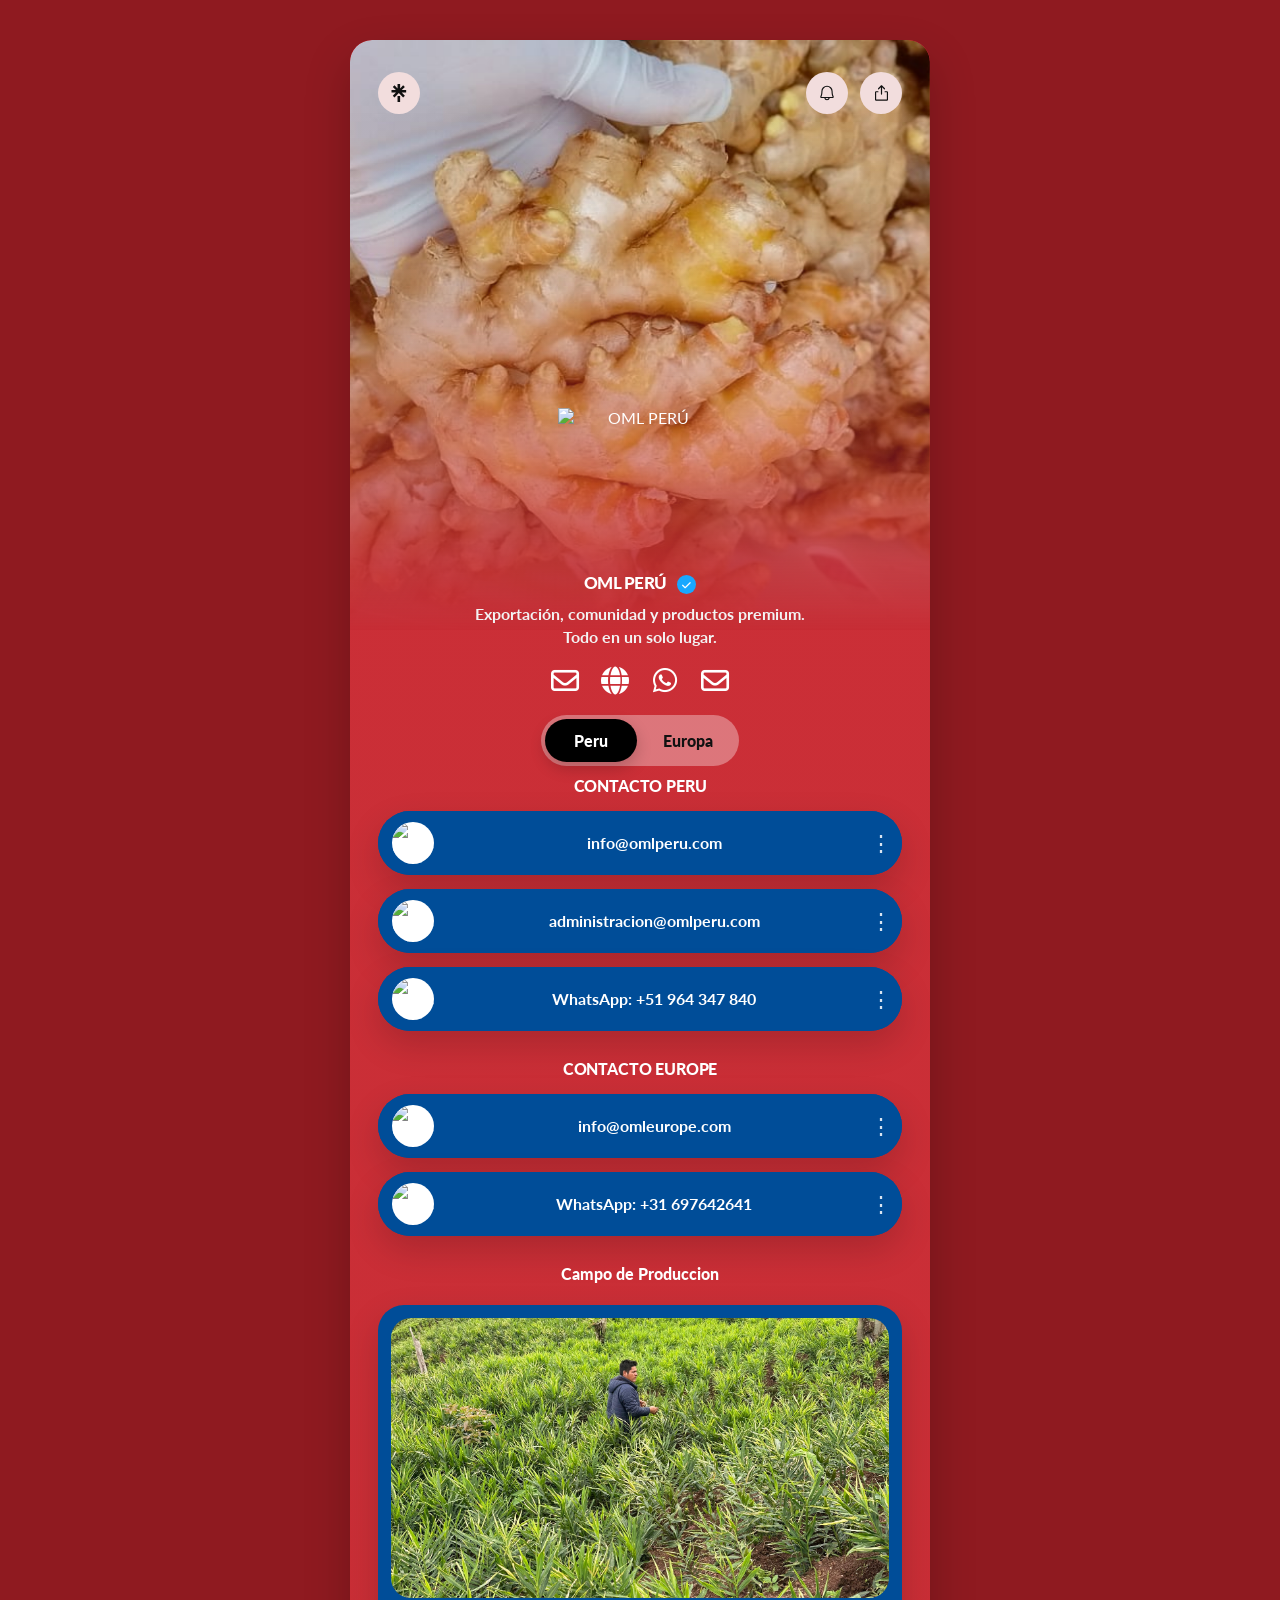
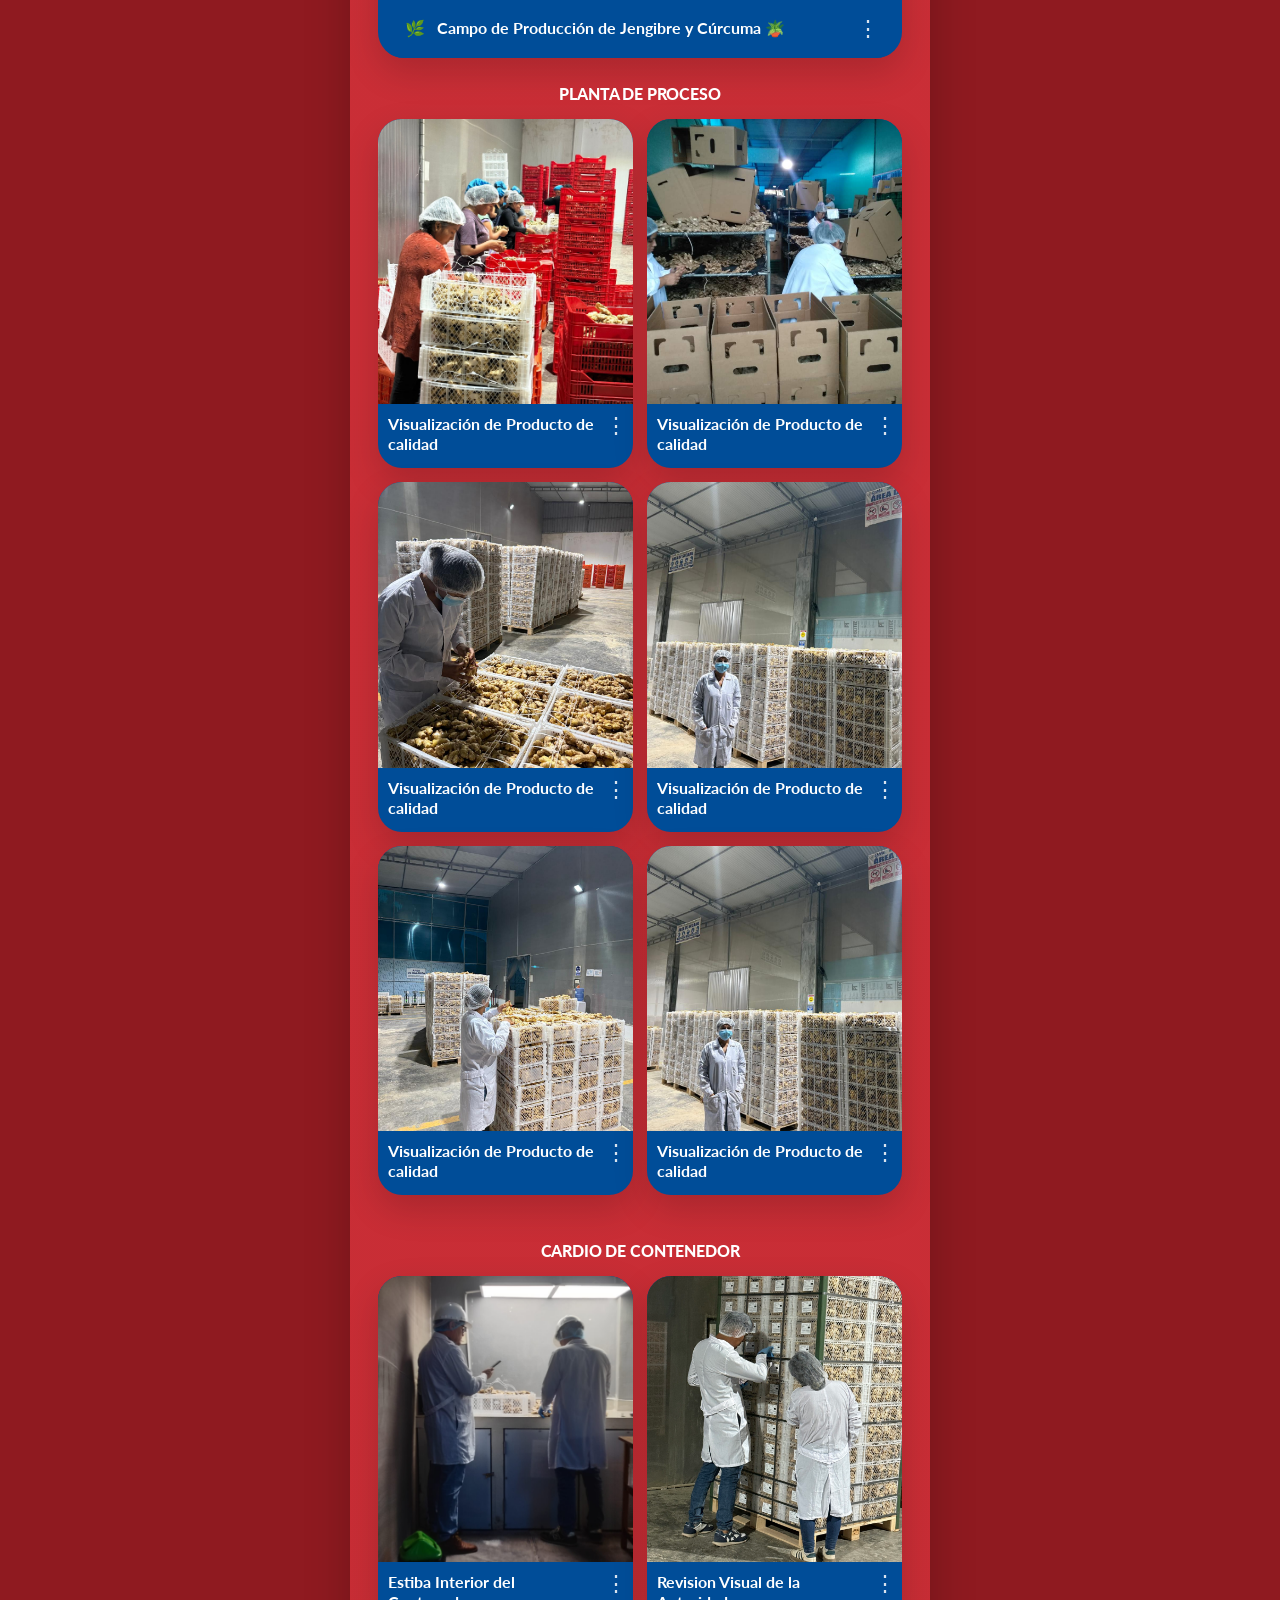
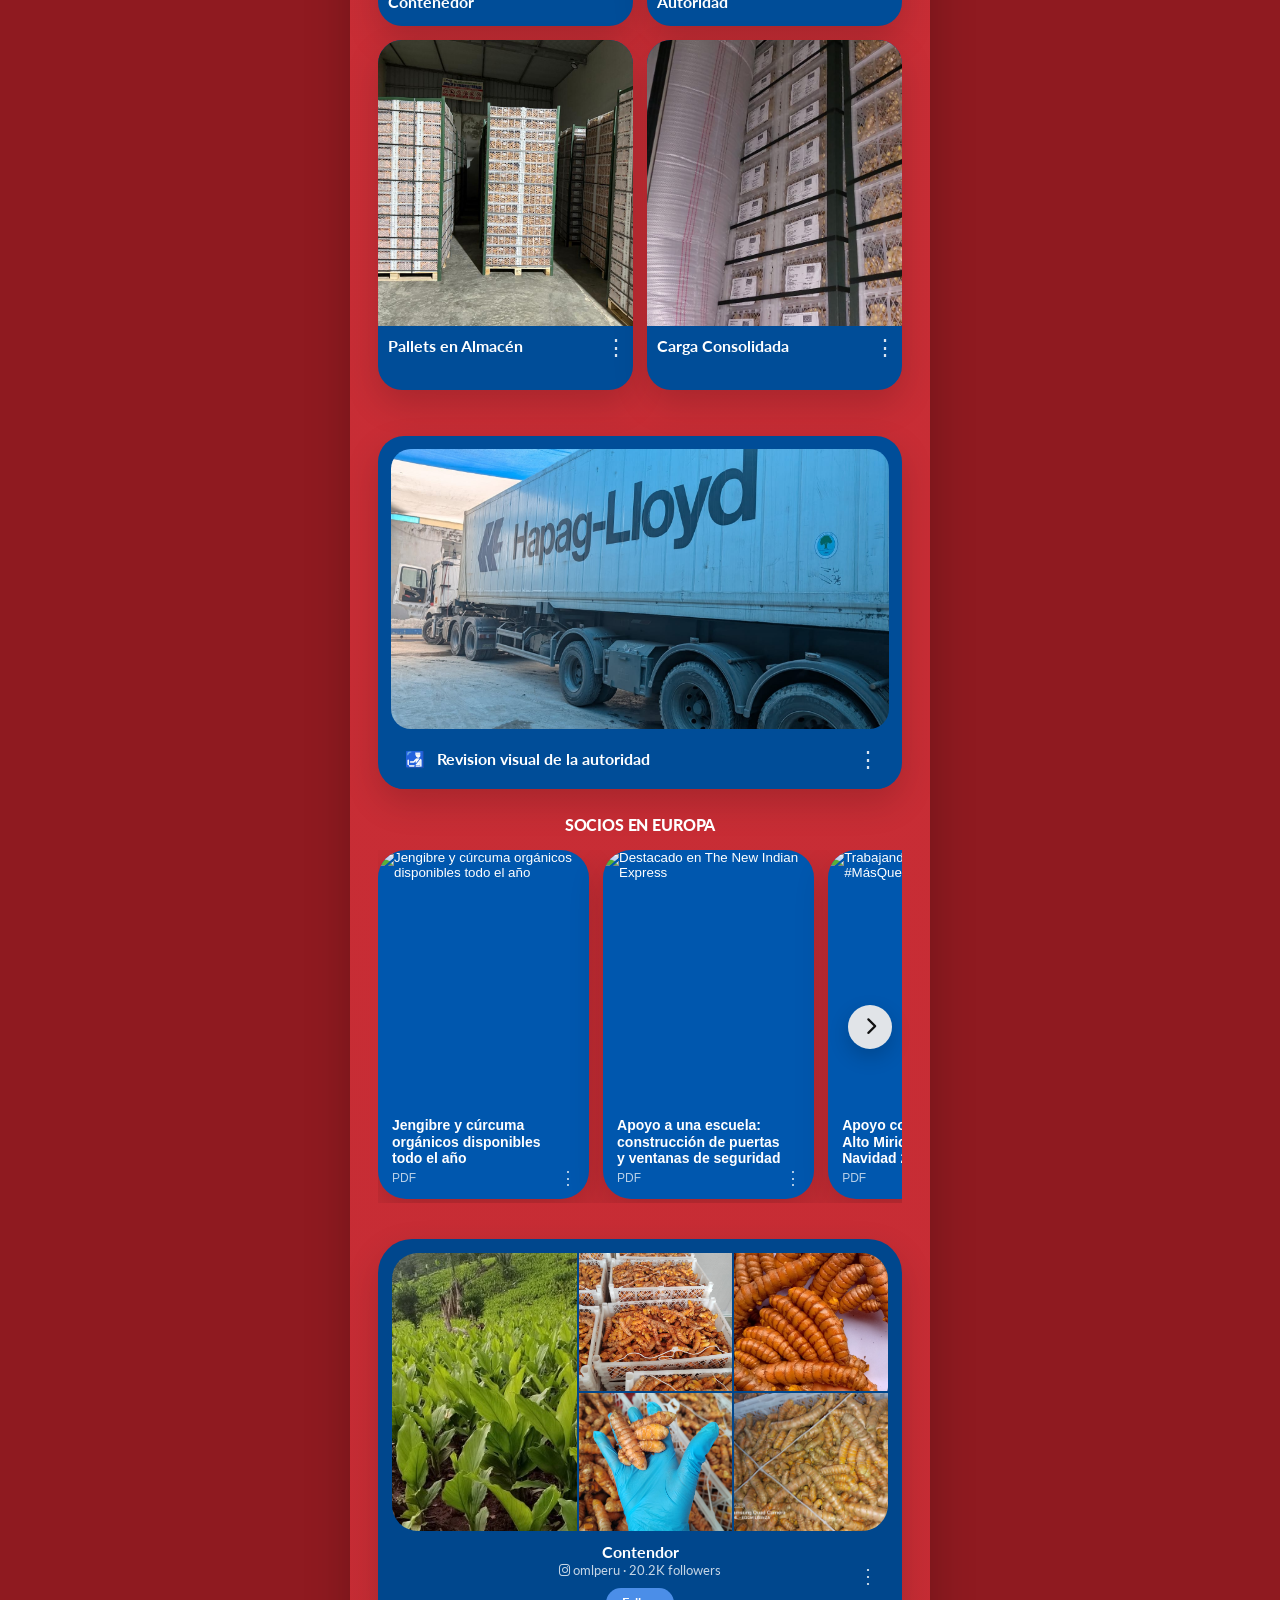
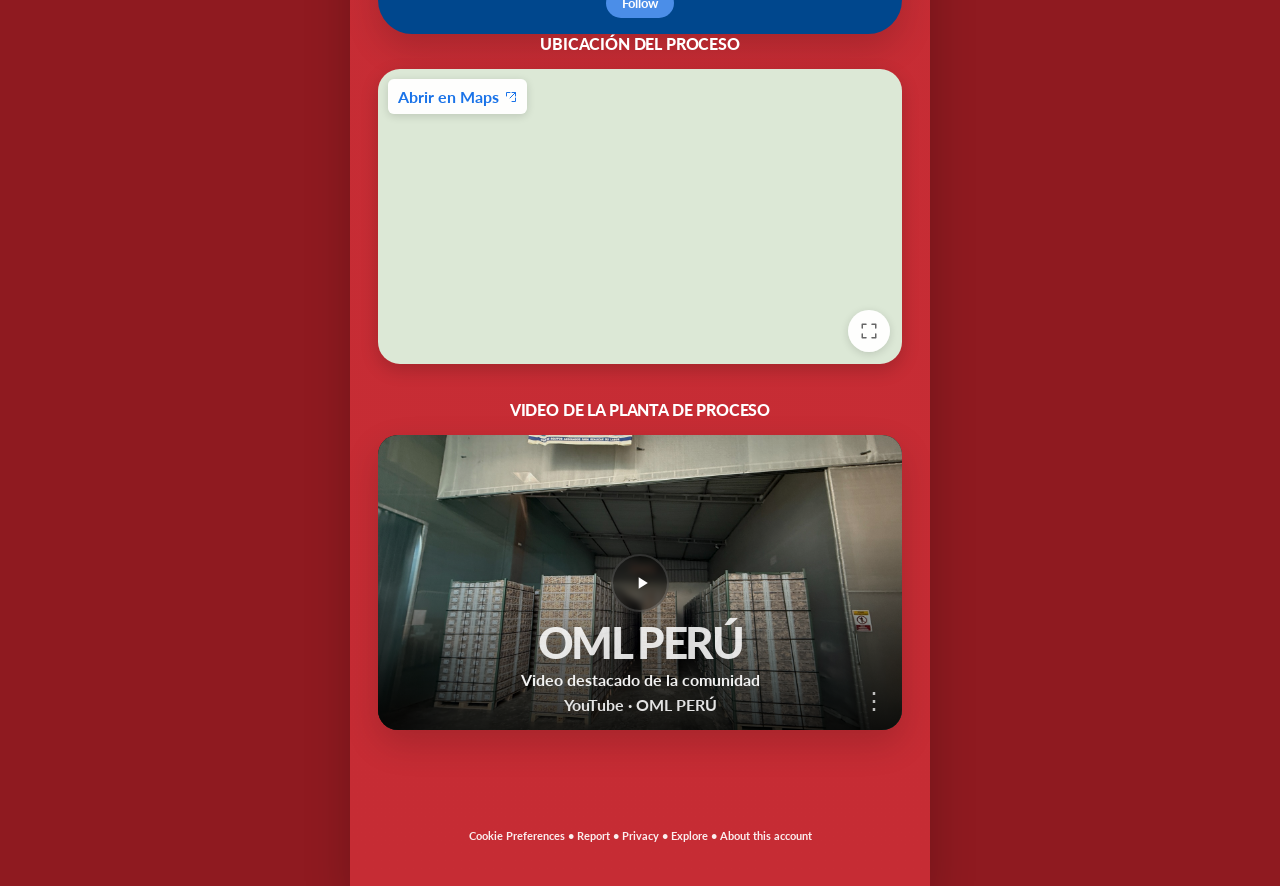
==== index.html @ 7afa7591 "Update index.html" ====
<!DOCTYPE html>
<html lang="es">
<head>
  <meta charset="UTF-8" />
  <meta name="viewport" content="width=device-width, initial-scale=1.0" />
  <title>OML PERÚ</title>

  <link rel="icon" type="image/png" href="https://omleurope.com/wp-content/uploads/2025/08/cropped-cropped-LOGO_OFICIALMETE_OMLEUROPE-Pica-removebg-preview-2.png" />
  <link rel="stylesheet" href="css/inicio.css" />
</head>
<body>

  <main class="phone">

    <section class="hero">
      <img
        src="img/jengibreedomloayza.jpeg"
        alt="Portada OML PERÚ"
      >

      <div class="topbar">
        <button class="circle-btn" id="openPromoModal" aria-label="Promoción">
          <svg xmlns="http://www.w3.org/2000/svg" width="18" height="18" fill="none" viewBox="0 0 28 28" class="icon-svg rotating-icon" aria-hidden="true">
            <path d="m15.7603 6.829 4.6725-4.80317 2.712 2.77734-4.9012 4.67248h6.8944v3.85565h-6.9271l4.9339 4.7922-2.712 2.7229-6.6983-6.731-6.69829 6.731-2.712-2.712 4.93387-4.7923h-6.92703v-3.86645h6.89436l-4.9012-4.67248 2.712-2.77734 4.67249 4.80317v-6.829h4.0516zm-4.0516 12.0243h4.0516v9.1489h-4.0516z" fill="currentColor"></path>
          </svg>
        </button>

        <div class="topbar-right">
          <button class="circle-btn" id="openSubscribeModal" aria-label="Notificaciones">
            <svg xmlns="http://www.w3.org/2000/svg" width="18" height="18" fill="currentColor" viewBox="0 0 256 256" class="icon-svg" aria-hidden="true">
              <path d="M221.8,175.94C216.25,166.38,208,139.33,208,104a80,80,0,1,0-160,0c0,35.34-8.26,62.38-13.81,71.94A16,16,0,0,0,48,200H88.81a40,40,0,0,0,78.38,0H208a16,16,0,0,0,13.8-24.06ZM128,216a24,24,0,0,1-22.62-16h45.24A24,24,0,0,1,128,216ZM48,184c7.7-13.24,16-43.92,16-80a64,64,0,1,1,128,0c0,36.05,8.28,66.73,16,80Z"></path>
            </svg>
          </button>

          <button class="circle-btn" id="sharePageBtn" aria-label="Compartir">
            <svg xmlns="http://www.w3.org/2000/svg" width="20" height="20" fill="black" viewBox="0 0 256 256" class="icon-svg share-icon" aria-hidden="true">
              <path d="M216,112v96a16,16,0,0,1-16,16H56a16,16,0,0,1-16-16V112A16,16,0,0,1,56,96H80a8,8,0,0,1,0,16H56v96H200V112H176a8,8,0,0,1,0-16h24A16,16,0,0,1,216,112ZM93.66,69.66,120,43.31V136a8,8,0,0,0,16,0V43.31l26.34,26.35a8,8,0,0,0,11.32-11.32l-40-40a8,8,0,0,0-11.32,0l-40,40A8,8,0,0,0,93.66,69.66Z"></path>
            </svg>
          </button>
        </div>
      </div>
    </section>

    <section class="profile">
      <img
        class="avatar"
        src="https://omleurope.com/wp-content/uploads/2025/08/cropped-cropped-LOGO_OFICIALMETE_OMLEUROPE-Pica-removebg-preview-2.png"
        alt="OML PERÚ"
      >

      <h1 class="username">
        OML PERÚ
        <span class="badge"><i class="fa-solid fa-check"></i></span>
      </h1>

      <p class="bio">
        Exportación, comunidad y productos premium.<br>
        Todo en un solo lugar.
      </p>

      <div class="socials">
        <a href="mailto:info@omlperu.com" aria-label="Correo Perú">
          <i class="fa-regular fa-envelope"></i>
        </a>

        <a href="https://omlperu.com" target="_blank" rel="noopener noreferrer" aria-label="Web">
          <i class="fa-solid fa-globe"></i>
        </a>

        <a href="https://wa.me/51964347840?text=Hola%20OML%20PER%C3%9A%2C%20quiero%20m%C3%A1s%20informaci%C3%B3n." target="_blank" rel="noopener noreferrer" aria-label="WhatsApp Perú">
          <i class="fa-brands fa-whatsapp"></i>
        </a>

        <a href="mailto:info@omleurope.com" aria-label="Correo Europe">
          <i class="fa-regular fa-envelope"></i>
        </a>
      </div>
    </section>

    <div class="content">
      <div class="tabs-wrap" id="tabsTop">
        <div class="tabs">
          <button class="tab-btn active" data-tab="panelLinks">Peru</button>
          <button class="tab-btn" data-tab="panelTienda">Europa</button>
        </div>
      </div>

      <section id="panelLinks" class="panel active">

        <h2 class="section-title">CONTACTO PERU</h2>

        <div class="block-group">
          <a href="mailto:info@omlperu.com" class="song-card">
            <div class="card-footer">
              <div class="footer-left">
                <img
                  class="mini-thumb"
                  src="https://ugc.production.linktr.ee/d2a15eed-4cb6-48b9-b5ca-84156b07d7fb_Screenshot-2026-03-07-020736.png?io=true&size=thumbnail-stack_v1_0"
                  alt="Correo Perú"
                >
                <span class="footer-text">info@omlperu.com</span>
              </div>
              <span class="dots">⋮</span>
            </div>
          </a>

          <a href="mailto:administracion@omlperu.com" class="song-card">
            <div class="card-footer">
              <div class="footer-left">
                <img
                  class="mini-thumb"
                  src="https://ugc.production.linktr.ee/d2a15eed-4cb6-48b9-b5ca-84156b07d7fb_Screenshot-2026-03-07-020736.png?io=true&size=thumbnail-stack_v1_0"
                  alt="Correo administración"
                >
                <span class="footer-text">administracion@omlperu.com</span>
              </div>
              <span class="dots">⋮</span>
            </div>
          </a>

          <a
            href="https://wa.me/51964347840?text=Hola%20OML%20PER%C3%9A%2C%20quiero%20m%C3%A1s%20informaci%C3%B3n."
            target="_blank"
            rel="noopener noreferrer"
            class="song-card"
          >
            <div class="card-footer">
              <div class="footer-left">
                <img
                  class="mini-thumb"
                  src="https://ugc.production.linktr.ee/d2a15eed-4cb6-48b9-b5ca-84156b07d7fb_Screenshot-2026-03-07-020736.png?io=true&size=thumbnail-stack_v1_0"
                  alt="WhatsApp Perú"
                >
                <span class="footer-text">WhatsApp: +51 964 347 840</span>
              </div>
              <span class="dots">⋮</span>
            </div>
          </a>
        </div>

        <h2 class="section-title section-space-top">CONTACTO EUROPE</h2>

        <div class="block-group">
          <a href="mailto:info@omleurope.com" class="song-card">
            <div class="card-footer">
              <div class="footer-left">
                <img
                  class="mini-thumb"
                  src="https://ugc.production.linktr.ee/d2a15eed-4cb6-48b9-b5ca-84156b07d7fb_Screenshot-2026-03-07-020736.png?io=true&size=thumbnail-stack_v1_0"
                  alt="Correo Europe"
                >
                <span class="footer-text">info@omleurope.com</span>
              </div>
              <span class="dots">⋮</span>
            </div>
          </a>

          <a
            href="https://wa.me/31697642641?text=Hello%20OML%20Europe%2C%20I%20want%20more%20information."
            target="_blank"
            rel="noopener noreferrer"
            class="song-card"
          >
            <div class="card-footer">
              <div class="footer-left">
                <img
                  class="mini-thumb"
                  src="https://ugc.production.linktr.ee/d2a15eed-4cb6-48b9-b5ca-84156b07d7fb_Screenshot-2026-03-07-020736.png?io=true&size=thumbnail-stack_v1_0"
                  alt="WhatsApp Europe"
                >
                <span class="footer-text">WhatsApp: +31 697642641</span>
              </div>
              <span class="dots">⋮</span>
            </div>
          </a>
        </div>

        <div class="field-label">Campo de Produccion</div>

        <div class="field-slider-card">
          <div class="field-slider-window">
            <img
              id="fieldSlideImg"
              class="field-slider-image"
              src="img/campoproduccion.jpeg"
              alt="Campo de Producción OML PERÚ"
            >
          </div>

          <div class="card-footer">
            <div class="footer-left">
              <span style="font-size:16px;">🌿 </span>
              <span class="footer-text">Campo de Producción de Jengibre y Cúrcuma 🪴</span>
            </div>
            <span class="dots">⋮</span>
          </div>
        </div>

        <h2 class="section-title">PLANTA DE PROCESO</h2>

        <section class="grid">
          <a href="#" class="grid-card">
            <img src="img/jengibreempaque2.jpeg" alt="Proceso 1">
            <div class="grid-bottom">
              <div class="grid-title">Visualización de Producto de calidad</div>
              <div class="dots">⋮</div>
            </div>
          </a>

          <a href="#" class="grid-card">
            <img src="img/empaquecajas.jpeg" alt="Proceso 2">
            <div class="grid-bottom">
              <div class="grid-title">Visualización de Producto de calidad</div>
              <div class="dots">⋮</div>
            </div>
          </a>

          <a href="#" class="grid-card">
            <img src="img/planta proceso.jpeg" alt="Proceso 3">
            <div class="grid-bottom">
              <div class="grid-title">Visualización de Producto de calidad</div>
              <div class="dots">⋮</div>
            </div>
          </a>

          <a href="#" class="grid-card">
            <img src="img/jengibre empaque.jpeg" alt="Proceso 4">
            <div class="grid-bottom">
              <div class="grid-title">Visualización de Producto de calidad</div>
              <div class="dots">⋮</div>
            </div>
          </a>

          <a href="#" class="grid-card">
            <img src="img/empaque ye.jpeg" alt="Proceso 5">
            <div class="grid-bottom">
              <div class="grid-title">Visualización de Producto de calidad</div>
              <div class="dots">⋮</div>
            </div>
          </a>

          <a href="#" class="grid-card">
            <img src="img/pallet.jpeg" alt="Proceso 6">
            <div class="grid-bottom">
              <div class="grid-title">Visualización de Producto de calidad</div>
              <div class="dots">⋮</div>
            </div>
          </a>
        </section>

        <h2 class="section-title">CARDIO DE CONTENEDOR</h2>

        <section class="grid">
          <a href="#" class="grid-card">
            <img src="img/senasarevision.jpeg" alt="Contenedor 1">
            <div class="grid-bottom">
              <div class="grid-title">Estiba Interior del Contenedor</div>
              <div class="dots">⋮</div>
            </div>
          </a>

          <a href="#" class="grid-card">
            <img src="img/contendor3.jpeg" alt="Contenedor 2">
            <div class="grid-bottom">
              <div class="grid-title">Revision Visual de la Autoridad</div>
              <div class="dots">⋮</div>
            </div>
          </a>

          <a href="#" class="grid-card">
            <img src="img/cardio3.jpeg" alt="Contenedor 3">
            <div class="grid-bottom">
              <div class="grid-title">Pallets en Almacén</div>
              <div class="dots">⋮</div>
            </div>
          </a>

          <a href="#" class="grid-card">
            <img src="img/cardio4.jpeg" alt="Contenedor 4">
            <div class="grid-bottom">
              <div class="grid-title">Carga Consolidada</div>
              <div class="dots">⋮</div>
            </div>
          </a>
        </section>


        <div class="field-slider-card">
          <div class="field-slider-window">
            <img
              class="field-slider-image"
              src="img/happaglayou.jpeg"
              alt="Senasa de inspección"
            >
          </div>

          <div class="card-footer">
            <div class="footer-left">
              <span style="font-size:16px;">🛃 </span>
              <span class="footer-text">Revision visual de la autoridad</span>
            </div>
            <span class="dots">⋮</span>
          </div>
        </div>

        <section class="story-section">
          <h2 class="story-heading">SOCIOS EN EUROPA</h2>

          <div class="story-slider-wrap">
            <button class="story-nav prev" id="storyPrev" type="button" aria-label="Anterior">
              <i class="fa-solid fa-chevron-left"></i>
            </button>

            <div class="story-slider" id="storySlider">
              <button
                class="story-card openStoryViewer"
                type="button"
                data-title="Jengibre y cúrcuma de calidad: el compromiso de OML PERÚ con la excelencia"
                data-pdf="pdf/greenfruit.pdf"
              >
                <img
                  src="https://www.freshplaza.es/remote/https/agfstorage.blob.core.windows.net/misc/AGF_nl/2025/12/08/greenfruit2.jpg"
                  alt="Jengibre y cúrcuma orgánicos disponibles todo el año"
                >
                <div class="story-body">
                  <div class="story-title">Jengibre y cúrcuma orgánicos disponibles todo el año</div>
                  <div class="story-sub">PDF</div>
                  <div class="story-menu">⋮</div>
                </div>
              </button>

              <button
                class="story-card openStoryViewer"
                type="button"
                data-title="Construcción de puertas y ventanas de seguridad en una escuela de Pichanaqui"
                data-pdf="pdf/apoyoescula.pdf"
              >
                <img
                  src="https://www.freshplaza.es/remote/https/agfstorage.blob.core.windows.net/misc/AGF_nl/2025/12/08/greenfruit3.jpg?preset=ContentCustom"
                  alt="Destacado en The New Indian Express"
                >
                <div class="story-body">
                  <div class="story-title">Apoyo a una escuela: construcción de puertas y ventanas de seguridad</div>
                  <div class="story-sub">PDF</div>
                  <div class="story-menu">⋮</div>
                </div>
              </button>

              <button
                class="story-card openStoryViewer"
                type="button"
                data-title="Colegios de Alto Miricharo reciben apoyo comunitario durante Navidad 2025"
                data-pdf="pdf/apoyo2.pdf"
              >
                <img
                  src="https://blueberriesfrom.weebly.com/uploads/1/5/4/8/154844069/whatsapp-image-2025-12-19-at-2-17-32-pm_orig.jpeg"
                  alt="Trabajando por una causa #MásQueUnPenya"
                >
                <div class="story-body">
                  <div class="story-title">Apoyo comunitario en Alto Miricharo durante Navidad 2025</div>
                  <div class="story-sub">PDF</div>
                  <div class="story-menu">⋮</div>
                </div>
              </button>
            </div>

            <button class="story-nav next" id="storyNext" type="button" aria-label="Siguiente">
              <i class="fa-solid fa-chevron-right"></i>
            </button>
          </div>
        </section>

        <section class="instagram-card">
          <div class="instagram-grid">
            <div class="big">
              <img src="img/curcumacampo.jpeg" alt="Instagram 1">
            </div>

            <div class="small1">
              <img src="img/curcuma.jpeg" alt="Instagram 2">
            </div>

            <div class="small2">
              <img src="img/curcumacalidad.jpeg" alt="Instagram 3">
            </div>

            <div class="small3">
              <img src="img/curcumamano.jpeg" alt="Instagram 4">
            </div>

            <div class="small4">
              <img src="img/curcumajaba.jpeg" alt="Instagram 5">
            </div>
          </div>

          <div class="instagram-info">
            <div class="instagram-title">Contendor</div>
            <div class="instagram-handle"><i class="fa-brands fa-instagram"></i> omlperu · 20.2K followers</div>
            <a href="https://www.instagram.com/fcbdelhincr/" target="_blank" rel="noopener noreferrer" class="instagram-btn">Follow</a>
            <div class="instagram-dots">⋮</div>
          </div>
        </section>

        <h2 class="location-title">UBICACIÓN DEL PROCESO</h2>

        <div class="location-wrap">
          <iframe
            src="https://www.google.com/maps?q=PISCINA%20MANAKAMI%20PICHANAKI&z=15&output=embed"
            loading="lazy"
            referrerpolicy="no-referrer-when-downgrade"
            allowfullscreen
            title="Ubicación en Google Maps">
          </iframe>

          <a class="map-open-btn" href="https://maps.google.com/?q=PISCINA+MANAKAMI+PICHANAKI" target="_blank" rel="noopener noreferrer">
            Abrir en Maps
            <svg width="12" height="12" viewBox="0 0 24 24" fill="none" stroke="#1a73e8" stroke-width="2" stroke-linecap="round" stroke-linejoin="round">
              <path d="M14 3h7v7"></path>
              <path d="M10 14L21 3"></path>
              <path d="M21 14v7h-7"></path>
              <path d="M3 10V3h7"></path>
            </svg>
          </a>

          <div class="map-fullscreen">
            <svg width="18" height="18" viewBox="0 0 24 24" fill="none" stroke="#666" stroke-width="2" stroke-linecap="round" stroke-linejoin="round">
              <path d="M8 3H3v5"></path>
              <path d="M16 3h5v5"></path>
              <path d="M21 16v5h-5"></path>
              <path d="M8 21H3v-5"></path>
            </svg>
          </div>
        </div>

        <h2 class="video-title">VIDEO DE LA PLANTA DE PROCESO</h2>

        <button class="video-banner" id="openVideo" type="button" aria-label="Abrir video de YouTube">
          <img
            src="img/videoalmacen.jpeg"
            alt="Video destacado OML PERÚ"
          >
          <div class="video-overlay"></div>

          <div class="play-center">
            <svg width="20" height="20" viewBox="0 0 24 24" fill="#fff">
              <path d="M8 5v14l11-7z"></path>
            </svg>
          </div>

          <div class="video-text">
            <div class="video-big">OML PERÚ</div>
            <div class="video-small">Video destacado de la comunidad</div>
            <div class="video-meta">YouTube · OML PERÚ</div>
          </div>

          <div class="video-dots">⋮</div>
        </button>

        <div class="footer-mini">
          <a href="#">Cookie Preferences</a> •
          <a href="#">Report</a> •
          <a href="#">Privacy</a> •
          <a href="#">Explore</a> •
          <a href="#">About this account</a>
        </div>
      </section>

      <section id="panelTienda" class="panel">
        <h2 class="section-title">ALMACÉN EN EUROPA</h2>

        <section class="store-preview-section">
          <button class="store-preview-card" type="button" aria-label="Almacén Europa">
            <div class="store-preview-images">
              <img
                class="store-preview-image"
                src="img/edom alamcen.jpeg"
                alt="Almacén Europa 1"
              >
              <img
                class="store-preview-image"
                src="img/edom europa.jpeg"
                alt="Almacén Europa 2"
              >
            </div>

            <div class="store-preview-footer">
              <div class="store-preview-title">Almacen Europa</div>
              <div class="store-preview-sub">2 products</div>
            </div>
          </button>
        </section>

        <h2 class="section-title">ALMACEN</h2>

        <section class="grid">
          <a href="#" class="grid-card">
            <img src="img/paletizado-proceso.jpeg" alt="Producto 1">
            <div class="grid-bottom">
              <div class="grid-title">Mercadería en Rack</div>
              <div class="dots">⋮</div>
            </div>
          </a>

          <a href="#" class="grid-card">
            <img src="img/almaceneurope3.jpeg" alt="Producto 2">
            <div class="grid-bottom">
              <div class="grid-title">Conservación de Mercadería</div>
              <div class="dots">⋮</div>
            </div>
          </a>

          <a href="#" class="grid-card">
            <img src="img/contenedor1.jpeg" alt="Producto 3">
            <div class="grid-bottom">
              <div class="grid-title">CaGestión de Stock</div>
              <div class="dots">⋮</div>
            </div>
          </a>

          <a href="#" class="grid-card">
            <img src="img/contenedor2.jpeg" alt="Producto 4">
            <div class="grid-bottom">
              <div class="grid-title">Operaciones de Almacén</div>
              <div class="dots">⋮</div>
            </div>
          </a>

          <a href="#" class="grid-card">
            <img src="img/alamceneuropa2.jpeg" alt="Producto 5">
            <div class="grid-bottom">
              <div class="grid-title">Supervisión de Carga</div>
              <div class="dots">⋮</div>
            </div>
          </a>

          <a href="#" class="grid-card">
            <img src="img/alamceneuropa4.jpeg" alt="Producto 6">
            <div class="grid-bottom">
              <div class="grid-title">Control de Calidad</div>
              <div class="dots">⋮</div>
            </div>
          </a>
        </section>

        <div class="footer-mini footer-mini-shop">
          <a href="#">Cookie Preferences</a> •
          <a href="#">Report</a> •
          <a href="#">Privacy</a> •
          <a href="#">Explore</a> •
          <a href="#">About this account</a>
        </div>
      </section>
    </div>

  </main>

  <div class="video-modal" id="videoModal">
    <div class="video-box">
      <button class="close-video" id="closeVideo" aria-label="Cerrar video">×</button>
      <div class="video-frame-wrap" id="videoFrameWrap"></div>
    </div>
  </div>

  <div class="story-viewer-modal" id="storyViewerModal">
    <div class="story-viewer-box">
      <div class="story-viewer-header" id="storyViewerTitle">
        Un sueño hecho realidad: el inspirador viaje del FCB Delhi NCR
      </div>

      <div class="story-viewer-scroll">
        <div class="story-viewer-page">
          <div class="story-viewer-counter" id="storyViewerCounter">1 of 1</div>

          <div class="story-viewer-doc-wrap is-loading" id="storyViewerDocWrap">
            <div class="story-viewer-loading" id="storyViewerLoading">Cargando PDF...</div>
            <div class="story-viewer-pages" id="storyViewerPages"></div>
          </div>
        </div>
      </div>

      <div class="story-viewer-actions">
        <a
          class="story-viewer-btn-main"
          id="storyViewerOpenPdf"
          href="pdf/greenfruit.pdf"
          target="_blank"
          rel="noopener noreferrer"
        >View</a>

        <div class="story-viewer-right">
          <button class="story-viewer-icon-btn" id="shareStoryPdf" type="button" aria-label="Compartir PDF">
            <i class="fa-solid fa-arrow-up-from-bracket"></i>
          </button>
          <button class="story-viewer-icon-btn" id="closeStoryViewer" type="button" aria-label="Cerrar">
            <i class="fa-solid fa-xmark"></i>
          </button>
        </div>
      </div>
    </div>
  </div>

  <div class="subscribe-modal" id="subscribeModal">
    <div class="subscribe-main-card">
      <button class="subscribe-close" id="closeSubscribeModal" aria-label="Cerrar">×</button>

      <img
        class="subscribe-avatar"
        src="https://omleurope.com/wp-content/uploads/2025/08/IMG_3272-scaled.jpeg"
        alt="Oml Peru"
      >

      <div class="subscribe-title">Suscríbete a Oml Peru</div>
      <div class="subscribe-text">Manténgase actualizado con todo lo importante.</div>

      <form id="subscribeForm">
        <input
          class="subscribe-input"
          type="email"
          name="user_email"
          placeholder="Email"
          required
        >

        <input type="hidden" name="site_name" value="OML PERÚ">
        <input type="hidden" name="to_email" value="edom@omlperu.com">

        <button class="subscribe-submit" id="subscribeSubmitBtn" type="submit">
          Enviar
        </button>
      </form>

      <div class="subscribe-legal">
        Al suscribirse, acepta los términos y condiciones de Linktree.
        <a href="#">T&amp;Cs</a>
        y el
        <a href="#">Aviso de Privacidad</a>,
        y a que sus datos de contacto sean compartidos con OML PERÚ.
      </div>
    </div>
  </div>

  <div class="promo-modal" id="promoModal">
    <div class="promo-card">
      <button class="promo-close" id="closePromoModal" aria-label="Cerrar">×</button>

      <div class="promo-star">✱</div>

      <div class="promo-title">
        Join the only link in bio trusted by 70M+ <span class="blue">creatives.</span>
      </div>

      <div class="promo-text">
        One link to share everything you create, curate and sell across IG, TikTok and more.
      </div>

      <input
        class="promo-input"
        type="text"
        placeholder="linktr.ee/ yourname"
      >

      <button class="promo-cta" type="button">Claim your Linktree</button>

      <div class="promo-links">
        <a href="#">Subscribe to @fcbdelhincr</a>
        <a href="#">Learn more about Linktree</a>
      </div>

      <a href="#" class="promo-outline">Sign up free</a>

      <img
        class="promo-phone"
        src="https://assets.production.linktr.ee/profiles/_next/static/media/natazia.b1cbbe2a583db9d7.webp"
        alt="Vista promo Linktree"
      >
    </div>
  </div>

  <script src="https://cdnjs.cloudflare.com/ajax/libs/pdf.js/3.11.174/pdf.min.js"></script>
  <script src="js/inicio.js"></script>
</body>
</html>
---- css/inicio.css ----
@import url('https://fonts.googleapis.com/css2?family=Lato:wght@400;700;900&display=swap');
@import url('https://cdnjs.cloudflare.com/ajax/libs/font-awesome/6.5.2/css/all.min.css');

*{
  margin:0;
  padding:0;
  box-sizing:border-box;
}

html, body{
  width:100%;
  overflow-x:hidden;
}

body{
  font-family:"Lato", sans-serif;
  background:#8f1a20;
  color:#fff;
  display:flex;
  justify-content:center;
  align-items:flex-start;
  min-height:100vh;
  padding:40px 18px 0;
}

.phone{
  width:100%;
  max-width:580px;
  background:linear-gradient(180deg,#cb2f37 0%, #c62c34 100%);
  border-radius:22px 22px 0 0;
  box-shadow:0 20px 46px rgba(0,0,0,.22);
  min-height:100vh;
  overflow:hidden;
  position:relative;
  padding-bottom:40px;
}

.hero{
  position:relative;
  width:100%;
  height:590px;
  overflow:hidden;
  border-radius:22px 22px 0 0;
}

.hero img{
  width:100%;
  height:100%;
  object-fit:cover;
  object-position:center center;
  display:block;
  animation: heroZoomBig 20s ease-in-out infinite alternate;
  will-change: transform;
}

@keyframes heroZoomBig{
  0%{
    transform: scale(1.03) translateX(0px) translateY(0px);
  }
  25%{
    transform: scale(1.05) translateX(-3px) translateY(-2px);
  }
  50%{
    transform: scale(1.06) translateX(2px) translateY(-3px);
  }
  75%{
    transform: scale(1.07) translateX(-2px) translateY(-4px);
  }
  100%{
    transform: scale(1.08) translateX(3px) translateY(-5px);
  }
}

.hero::after{
  content:"";
  position:absolute;
  inset:0;
  background:
    linear-gradient(to bottom,
      rgba(0,0,0,.01) 0%,
      rgba(0,0,0,.02) 10%,
      rgba(203,47,55,.03) 24%,
      rgba(203,47,55,.10) 40%,
      rgba(203,47,55,.24) 58%,
      rgba(203,47,55,.48) 74%,
      rgba(198,44,52,.82) 88%,
      rgba(198,44,52,1) 100%);
  pointer-events:none;
}

.topbar{
  position:absolute;
  top:32px;
  left:28px;
  right:28px;
  display:flex;
  justify-content:space-between;
  align-items:center;
  z-index:20;
}

.topbar-right{
  display:flex;
  align-items:center;
  gap:12px;
}

.circle-btn{
  width:42px;
  height:42px;
  min-width:42px;
  min-height:42px;
  border:none;
  border-radius:50%;
  background:#f2dddd;
  color:#111;
  display:flex;
  align-items:center;
  justify-content:center;
  cursor:pointer;
  flex-shrink:0;
  padding:0;
  appearance:none;
  -webkit-appearance:none;
  box-shadow:none;
  transition:transform .2s ease, background .2s ease;
}

.circle-btn:hover{
  background:#f3e3e3;
}

.circle-btn:active{
  transform:scale(0.95);
}

.icon-svg{
  width:18px;
  height:18px;
  display:block;
  color:#111;
  fill:currentColor;
  flex-shrink:0;
}

.share-icon{
  width:19px;
  height:19px;
}

.rotating-icon{
  width:18px;
  height:18px;
  display:block;
  animation:none !important;
  transform:none !important;
  transform-origin:center;
  transform-box:fill-box;
  will-change:auto;
}

.profile{
  position:relative;
  z-index:6;
  text-align:center;
  margin-top:-222px;
  padding:0 18px 0;
}

.avatar{
  width:165px;
  height:165px;
  object-fit:contain;
  display:block;
  margin:0 auto 4px;
  background:transparent;
  position:relative;
  z-index:7;
  filter:drop-shadow(0 10px 18px rgba(0,0,0,.18));
}

.username{
  font-size:17px;
  font-weight:900;
  letter-spacing:-0.03em;
  line-height:1.2;
  margin-bottom:8px;
  margin-top:-4px;
}

.badge{
  display:inline-flex;
  align-items:center;
  justify-content:center;
  width:19px;
  height:19px;
  border-radius:50%;
  background:#18a8ff;
  font-size:10px;
  margin-left:7px;
  vertical-align:middle;
}

.bio{
  font-size:16px;
  font-weight:700;
  line-height:1.45;
  color:#f3f3f3;
  max-width:360px;
  margin:0 auto 16px;
}

.socials{
  display:flex;
  justify-content:center;
  align-items:center;
  gap:18px;
  flex-wrap:wrap;
  margin-bottom:18px;
}

.socials a{
  width:32px;
  height:32px;
  color:#fff;
  text-decoration:none;
  display:flex;
  align-items:center;
  justify-content:center;
  font-size:28px;
  line-height:1;
}

.content{
  padding:0 18px 0;
}

.tabs-wrap{
  display:flex;
  justify-content:center;
  margin-bottom:10px;
}

.tabs{
  display:inline-flex;
  background:rgba(255,255,255,.34);
  padding:4px;
  border-radius:999px;
  gap:4px;
}

.tab-btn{
  border:none;
  min-width:92px;
  padding:12px 22px;
  border-radius:999px;
  background:transparent;
  color:#111;
  font-size:16px;
  font-weight:900;
  cursor:pointer;
  font-family:"Lato", sans-serif;
}

.tab-btn.active{
  background:#000;
  color:#fff;
  box-shadow:0 6px 16px rgba(0,0,0,.20);
}

.field-label{
  text-align:center;
  font-size:16px;
  font-weight:900;
  color:#fff;
  margin-bottom:22px;
}

.panel{
  display:none;
}

.panel.active{
  display:block;
}

/* Campo de Producción - 1 sola imagen */
.field-slider-card{
  background:#004D98;
  padding:13px 13px 0;
  margin:0 auto 26px;
  border-radius:26px;
  overflow:hidden;
  box-shadow:0 14px 35px rgba(0,0,0,.16);
  width:524px;
  max-width:100%;
}

.field-slider-window{
  background:#d3523b;
  border-radius:20px;
  overflow:hidden;
  position:relative;
}

.field-slider-image{
  width:100%;
  display:block;
  object-fit:cover;
  aspect-ratio:16/9;
  transition:opacity .45s ease, transform .45s ease;
}

.field-slider-image.is-fading{
  opacity:.25;
  transform:scale(1.02);
}

.featured-card,
.song-card,
.grid-card,
.member-card,
.video-banner{
  display:block;
  text-decoration:none;
  color:inherit;
}

.featured-card{
  background:#004D98;
  padding:13px 13px 0;
  margin:0 auto 26px;
  border-radius:26px;
  overflow:hidden;
  box-shadow:0 14px 35px rgba(0,0,0,.16);
  width:524px;
  max-width:100%;
}

.featured-inner{
  background:#d3523b;
  padding:0;
  border-radius:20px;
  overflow:hidden;
}

.featured-image{
  width:100%;
  display:block;
  object-fit:cover;
  aspect-ratio:16/9;
}

.card-footer{
  background:#004D98;
  min-height:60px;
  display:flex;
  align-items:center;
  justify-content:space-between;
  gap:10px;
  padding:0 14px;
  color:#fff;
}

.footer-left{
  display:flex;
  align-items:center;
  gap:12px;
  min-width:0;
  flex:1;
}

.footer-text{
  font-size:16px;
  font-weight:700;
  color:#fff;
  white-space:nowrap;
  overflow:hidden;
  text-overflow:ellipsis;
}

.mini-thumb{
  width:42px;
  height:42px;
  object-fit:cover;
  object-position:center;
  flex-shrink:0;
  display:block;
  background:#fff;
  border-radius:50%;
}

.dots{
  font-size:22px;
  color:rgba(255,255,255,.85);
  line-height:1;
  flex-shrink:0;
  width:18px;
  text-align:center;
}

.song-card{
  background:#004D98;
  margin:0 auto 14px;
  border-radius:999px;
  overflow:hidden;
  box-shadow:0 14px 35px rgba(0,0,0,.16);
  width:524px;
  max-width:100%;
}

.song-card .card-footer{
  height:64px;
  padding:0 14px;
  background:#004D98;
  display:flex;
  align-items:center;
  justify-content:space-between;
  gap:10px;
}

.song-card .footer-left{
  display:flex;
  align-items:center;
  gap:14px;
  min-width:0;
  flex:1;
  justify-content:flex-start;
}

.song-card .footer-text{
  flex:1;
  text-align:center;
  white-space:nowrap;
  overflow:hidden;
  text-overflow:ellipsis;
  font-size:16px !important;
  font-weight:700;
  line-height:1.2;
}

.section-title,
.story-heading,
.video-title,
.location-title,
.member-title{
  text-align:center;
  font-size:16px;
  font-weight:900;
  text-transform:uppercase;
  letter-spacing:-0.01em;
  margin-bottom:16px;
}

.section-space-top{
  margin-top:26px;
}

.block-group{
  margin-bottom:28px;
}

.grid{
  display:grid;
  grid-template-columns:1fr 1fr;
  gap:14px;
  margin:0 auto 46px;
  width:524px;
  max-width:100%;
}

.grid-card{
  background:#004D98;
  overflow:hidden;
  border-radius:24px;
  box-shadow:0 14px 35px rgba(0,0,0,.16);
}

.grid-card img{
  width:100%;
  display:block;
  object-fit:cover;
  aspect-ratio:1/1.12;
}

.grid-bottom{
  min-height:64px;
  padding:10px;
  display:flex;
  justify-content:space-between;
  align-items:flex-start;
  gap:8px;
  color:#fff;
}

.grid-title{
  font-size:16px;
  line-height:1.24;
  color:#fff;
  font-weight:700;
}

.location-wrap{
  position:relative;
  width:524px;
  max-width:100%;
  aspect-ratio:16/9;
  border-radius:22px;
  overflow:hidden;
  margin:0 auto 36px;
  background:#dce8d6;
  border:none;
  box-shadow:0 6px 18px rgba(0,0,0,.18);
}

.location-wrap iframe{
  position:absolute;
  inset:0;
  width:100%;
  height:100%;
  border:0;
  z-index:1;
}

.map-open-btn{
  position:absolute;
  top:10px;
  left:10px;
  z-index:3;
  display:inline-flex;
  align-items:center;
  gap:6px;
  padding:8px 10px;
  font-size:16px;
  font-weight:700;
  color:#1a73e8;
  background:rgba(255,255,255,.96);
  border-radius:6px;
  text-decoration:none;
  box-shadow:0 2px 8px rgba(0,0,0,.14);
}

.map-open-btn svg{
  flex-shrink:0;
}

.map-fullscreen{
  position:absolute;
  right:12px;
  bottom:12px;
  z-index:3;
  width:42px;
  height:42px;
  border-radius:50%;
  background:rgba(255,255,255,.96);
  display:flex;
  align-items:center;
  justify-content:center;
  box-shadow:0 2px 8px rgba(0,0,0,.14);
  pointer-events:none;
}

.store-preview-section{
  width:524px;
  max-width:100%;
  margin:0 auto 36px;
}

.store-preview-card{
  width:100%;
  background:#0057ae;
  border:none;
  border-radius:34px;
  overflow:hidden;
  box-shadow:0 14px 35px rgba(0,0,0,.16);
  cursor:pointer;
  font-family:"Lato", sans-serif;
  color:#fff;
}

.store-preview-images{
  display:grid;
  grid-template-columns:1fr 1fr;
  gap:1px;
  padding:14px 14px 0;
}

.store-preview-image{
  width:100%;
  height:278px;
  object-fit:cover;
  object-position:center;
  display:block;
}

.store-preview-image:first-child{
  border-radius:26px 0 0 0;
}

.store-preview-image:last-child{
  border-radius:0 26px 0 0;
}

.store-preview-footer{
  min-height:64px;
  padding:12px 32px;
  display:flex;
  flex-direction:column;
  align-items:center;
  justify-content:center;
  text-align:center;
}

.store-preview-title{
  font-size:16px;
  font-weight:700;
  line-height:1.2;
}

.store-preview-sub{
  font-size:12px;
  color:rgba(255,255,255,.72);
  margin-top:4px;
}

.story-section{
  margin:6px auto 36px;
  width:524px;
  max-width:100%;
}

.story-slider-wrap{
  position:relative;
  width:100%;
}

.story-slider{
  display:flex;
  gap:14px;
  overflow-x:auto;
  scroll-behavior:smooth;
  scrollbar-width:none;
  -ms-overflow-style:none;
  scroll-snap-type:x mandatory;
  padding-bottom:4px;
}

.story-slider::-webkit-scrollbar{
  display:none;
}

.story-card{
  flex:0 0 calc((100% - 28px) / 2.35);
  min-width:0;
  background:#0057ae;
  border:none;
  border-radius:28px;
  overflow:hidden;
  box-shadow:0 14px 35px rgba(0,0,0,.16);
  scroll-snap-align:start;
  cursor:pointer;
  text-align:left;
  color:inherit;
}

.story-card img{
  width:100%;
  height:255px;
  object-fit:cover;
  display:block;
}

.story-body{
  min-height:82px;
  padding:12px 14px 14px;
  position:relative;
}

.story-title{
  font-size:14px;
  line-height:1.2;
  font-weight:700;
  color:#fff;
  padding-right:18px;
}

.story-sub{
  margin-top:5px;
  font-size:12px;
  color:rgba(255,255,255,.72);
  line-height:1.1;
}

.story-menu{
  position:absolute;
  right:12px;
  bottom:12px;
  font-size:18px;
  color:rgba(255,255,255,.72);
  line-height:1;
}

.story-nav{
  position:absolute;
  top:50%;
  transform:translateY(-50%);
  width:44px;
  height:44px;
  border:none;
  border-radius:50%;
  background:rgba(235,235,235,.96);
  color:#111;
  display:flex;
  align-items:center;
  justify-content:center;
  cursor:pointer;
  z-index:5;
  box-shadow:0 8px 20px rgba(0,0,0,.18);
  font-size:18px;
}

.story-nav.prev{
  left:10px;
  display:none;
}

.story-nav.next{
  right:10px;
}

.video-banner{
  position:relative;
  width:524px;
  max-width:100%;
  min-height:295px;
  border-radius:20px;
  overflow:hidden;
  margin:0 auto 36px;
  cursor:pointer;
  background:#111;
  border:none;
  box-shadow:0 14px 35px rgba(0,0,0,.16);
  font-family:"Lato", sans-serif;
}

.video-banner img{
  width:100%;
  height:100%;
  position:absolute;
  inset:0;
  object-fit:cover;
  filter:saturate(1.02) contrast(1.03);
  transform:scale(1.02);
}

.video-overlay{
  position:absolute;
  inset:0;
  background:linear-gradient(to bottom, rgba(0,0,0,.10) 0%, rgba(0,0,0,.10) 35%, rgba(0,0,0,.40) 62%, rgba(0,0,0,.86) 100%);
  z-index:1;
}

.play-center{
  position:absolute;
  top:50%;
  left:50%;
  transform:translate(-50%,-50%);
  width:58px;
  height:58px;
  border-radius:50%;
  background:rgba(0,0,0,.42);
  border:2px solid rgba(255,255,255,.15);
  display:flex;
  align-items:center;
  justify-content:center;
  z-index:3;
  backdrop-filter:blur(3px);
}

.play-center svg{
  margin-left:3px;
}

.video-text{
  position:absolute;
  left:18px;
  right:18px;
  bottom:16px;
  z-index:3;
}

.video-big{
  font-size:44px;
  line-height:.92;
  font-weight:900;
  letter-spacing:-0.06em;
  color:rgba(255,255,255,.86);
  text-transform:uppercase;
  text-shadow:0 8px 18px rgba(0,0,0,.45);
  margin-bottom:8px;
}

.video-small{
  font-size:16px;
  font-weight:700;
  color:#f2f2f2;
  line-height:1.2;
  text-shadow:0 3px 12px rgba(0,0,0,.5);
  margin-bottom:6px;
}

.video-meta{
  font-size:16px;
  font-weight:700;
  color:#efefef;
  opacity:.95;
}

.video-dots{
  position:absolute;
  right:16px;
  bottom:18px;
  z-index:3;
  font-size:24px;
  line-height:1;
  color:rgba(255,255,255,.72);
}

.member-card{
  background:#004D98;
  margin:0 auto 14px;
  border-radius:999px;
  overflow:hidden;
  box-shadow:0 14px 35px rgba(0,0,0,.16);
  width:524px;
  max-width:100%;
}

.member-card .card-footer{
  height:64px;
  padding:0 14px;
  background:#004D98;
  display:flex;
  align-items:center;
  justify-content:space-between;
  gap:10px;
}

.member-card .footer-left{
  display:flex;
  align-items:center;
  gap:14px;
  min-width:0;
  flex:1;
  justify-content:flex-start;
}

.member-card .footer-text{
  flex:1;
  text-align:center;
  white-space:nowrap;
  overflow:hidden;
  text-overflow:ellipsis;
  font-size:16px !important;
  font-weight:700;
  line-height:1.2;
}

.fake-badge{
  width:42px;
  height:42px;
  flex-shrink:0;
  display:flex;
  align-items:center;
  justify-content:center;
  text-align:center;
  overflow:hidden;
  border-radius:50%;
  background:#fff;
  color:#0d4c95;
  font-size:12px;
  font-weight:900;
}

.instagram-card{
  background:#00478d;
  border-radius:34px;
  overflow:hidden;
  box-shadow:0 14px 35px rgba(0,0,0,.16);
  margin:10px auto 0;
  width:524px;
  max-width:100%;
  padding:14px 14px 16px;
}

.instagram-grid{
  display:grid;
  grid-template-columns:1.2fr 1fr 1fr;
  grid-template-rows:138px 138px;
  gap:2px;
  background:#00478d;
  padding:0;
  border-radius:26px;
  overflow:hidden;
}

.instagram-grid img{
  width:100%;
  height:100%;
  object-fit:cover;
  display:block;
}

.instagram-grid .big{
  grid-row:1 / span 2;
  border-radius:22px 0 0 22px;
  overflow:hidden;
}

.instagram-grid .small1{
  overflow:hidden;
}

.instagram-grid .small2{
  border-radius:0 22px 0 0;
  overflow:hidden;
}

.instagram-grid .small3{
  overflow:hidden;
}

.instagram-grid .small4{
  border-radius:0 0 22px 0;
  overflow:hidden;
}

.instagram-info{
  text-align:center;
  padding:12px 16px 0;
  position:relative;
}

.instagram-title{
  font-size:16px;
  font-weight:700;
  color:#fff;
  margin-bottom:2px;
  line-height:1.1;
}

.instagram-handle{
  font-size:13px;
  color:rgba(255,255,255,.78);
  margin-bottom:10px;
  line-height:1.2;
}

.instagram-btn{
  display:inline-block;
  background:#4b8ee8;
  color:#fff;
  text-decoration:none;
  border-radius:999px;
  padding:7px 16px;
  font-size:13px;
  font-weight:700;
}

.instagram-dots{
  position:absolute;
  right:10px;
  top:50%;
  transform:translateY(-50%);
  font-size:20px;
  color:rgba(255,255,255,.75);
}

.footer-mini{
  text-align:center;
  color:rgba(255,255,255,.92);
  font-size:11px;
  line-height:1.8;
  font-weight:700;
  padding:60px 6px 0;
}

.footer-mini a{
  color:rgba(255,255,255,.92);
  text-decoration:none;
}

.footer-mini-shop{
  padding:34px 6px 0;
}

.video-modal{
  position:fixed;
  inset:0;
  background:rgba(0,0,0,.84);
  display:none;
  align-items:center;
  justify-content:center;
  padding:20px;
  z-index:9999;
}

.video-modal.active{
  display:flex;
}

.video-box{
  width:min(1000px, 96vw);
  background:#000;
  border-radius:16px;
  overflow:hidden;
  position:relative;
  box-shadow:0 18px 50px rgba(0,0,0,.45);
}

.video-frame-wrap{
  position:relative;
  width:100%;
  aspect-ratio:16/9;
  background:#000;
}

.video-frame-wrap iframe{
  position:absolute;
  inset:0;
  width:100%;
  height:100%;
  border:0;
}

.close-video{
  position:absolute;
  top:10px;
  right:10px;
  width:42px;
  height:42px;
  border:none;
  border-radius:50%;
  background:rgba(255,255,255,.15);
  color:#fff;
  font-size:24px;
  cursor:pointer;
  z-index:2;
  backdrop-filter:blur(4px);
}

.story-viewer-modal{
  position:fixed;
  inset:0;
  background:rgba(0,0,0,.78);
  display:none;
  align-items:center;
  justify-content:center;
  padding:22px;
  z-index:10000;
}

.story-viewer-modal.active{
  display:flex;
}

.story-viewer-box{
  width:min(450px, 96vw);
  height:min(810px, 92vh);
  background:#f3f3f3;
  border-radius:28px;
  box-shadow:0 18px 50px rgba(0,0,0,.35);
  position:relative;
  overflow:hidden;
  display:flex;
  flex-direction:column;
}

.story-viewer-header{
  padding:22px 28px 10px;
  color:#111;
  font-size:16px;
  font-weight:700;
  line-height:1.3;
  background:#f3f3f3;
  flex-shrink:0;
}

.story-viewer-scroll{
  flex:1;
  overflow:hidden;
  padding:10px 22px 20px;
}

.story-viewer-page{
  background:#e8e8e8;
  border-radius:12px;
  padding:14px;
  min-height:100%;
  display:flex;
  flex-direction:column;
}

.story-viewer-counter{
  display:inline-block;
  background:#dedede;
  color:#555;
  font-size:13px;
  font-weight:700;
  border-radius:8px;
  padding:8px 10px;
  margin-bottom:16px;
}

.story-viewer-doc-wrap{
  background:#efefef;
  border-radius:10px;
  padding:12px;
  min-height:540px;
  height:540px;
  overflow-y:auto;
  overflow-x:hidden;
  overscroll-behavior:contain;
  -webkit-overflow-scrolling:touch;
  position:relative;
}

.story-viewer-loading{
  display:none;
  min-height:100%;
  align-items:center;
  justify-content:center;
  text-align:center;
  color:#444;
  font-size:15px;
  font-weight:700;
  padding:24px;
}

.story-viewer-doc-wrap.is-loading .story-viewer-loading{
  display:flex;
}

.story-viewer-doc-wrap.is-loading .story-viewer-pages{
  display:none;
}

.story-viewer-pages{
  display:flex;
  flex-direction:column;
  gap:14px;
}

.story-viewer-pdf-page{
  background:#fff;
  border:3px solid #2c2c2c;
  border-radius:8px;
  overflow:hidden;
  box-shadow:0 2px 8px rgba(0,0,0,.12);
}

.story-viewer-canvas{
  width:100%;
  height:auto;
  display:block;
  background:#fff;
}

.story-viewer-actions{
  display:flex;
  justify-content:space-between;
  align-items:center;
  padding:14px 14px 16px;
  background:#f3f3f3;
  flex-shrink:0;
}

.story-viewer-btn-main{
  border:none;
  background:#000;
  color:#fff;
  font-size:16px;
  font-weight:700;
  padding:12px 32px;
  border-radius:999px;
  cursor:pointer;
  font-family:"Lato", sans-serif;
  text-decoration:none;
  display:inline-flex;
  align-items:center;
  justify-content:center;
}

.story-viewer-right{
  display:flex;
  gap:10px;
}

.story-viewer-icon-btn{
  width:42px;
  height:42px;
  border:none;
  border-radius:50%;
  background:#fff;
  color:#444;
  box-shadow:0 2px 8px rgba(0,0,0,.10);
  display:flex;
  align-items:center;
  justify-content:center;
  cursor:pointer;
  font-size:18px;
}

.subscribe-modal{
  position:fixed;
  inset:0;
  background:rgba(0,0,0,.58);
  display:none;
  align-items:center;
  justify-content:center;
  padding:24px;
  z-index:12000;
}

.subscribe-modal.active{
  display:flex;
}

.subscribe-main-card{
  position:relative;
  width:520px;
  max-width:calc(100vw - 48px);
  min-height:455px;
  background:#fff;
  color:#111;
  border-radius:15px;
  padding:56px 24px 24px;
  box-shadow:0 18px 40px rgba(0,0,0,.24);
  text-align:center;
}

.subscribe-close{
  position:absolute;
  top:18px;
  right:24px;
  width:24px;
  height:24px;
  border:none;
  background:transparent;
  color:#111;
  font-size:30px;
  line-height:1;
  cursor:pointer;
  font-family:Arial, sans-serif;
  font-weight:400;
}

.subscribe-avatar{
  width:74px;
  height:74px;
  border-radius:50%;
  object-fit:cover;
  display:block;
  margin:0 auto 18px;
}

.subscribe-title{
  font-size:16px;
  font-weight:900;
  line-height:1.2;
  color:#000;
  margin-bottom:8px;
  text-align:center;
}

.subscribe-text{
  font-size:16px;
  line-height:1.5;
  color:#676B5F;
  margin-bottom:24px;
  text-align:center;
}

.subscribe-input{
  width:100%;
  max-width:472px;
  height:48px;
  border:none;
  border-radius:4px;
  background:#F6F7F5;
  padding:0 12px;
  font-size:14px;
  font-family:"Lato", sans-serif;
  margin:0 auto 18px;
  outline:none;
  color:#111;
  display:block;
}

.subscribe-input::placeholder{
  color:#8d8d8d;
}

.subscribe-submit{
  width:100%;
  max-width:472px;
  height:48px;
  border:none;
  border-radius:999px;
  background:#000;
  color:#fff;
  font-size:14px;
  font-weight:900;
  cursor:pointer;
  font-family:"Lato", sans-serif;
  margin:0 auto 20px;
  display:block;
}

.subscribe-legal{
  max-width:470px;
  margin:0 auto;
  font-size:14px;
  line-height:1.5;
  color:#676B5F;
  text-align:center;
}

.subscribe-legal a{
  color:#676B5F;
  text-decoration:underline;
}

.promo-modal{
  position:fixed;
  inset:0;
  background:rgba(0,0,0,.58);
  display:none;
  align-items:center;
  justify-content:center;
  padding:24px;
  z-index:12100;
}

.promo-modal.active{
  display:flex;
}

.promo-card{
  position:relative;
  width:514px;
  max-width:calc(100vw - 48px);
  min-height:638px;
  background:#d2ea1c;
  color:#254F1A;
  border-radius:28px;
  padding:30px 28px 28px;
  box-shadow:0 24px 50px rgba(0,0,0,.28);
  overflow:hidden;
}

.promo-close{
  position:absolute;
  top:16px;
  right:22px;
  width:28px;
  height:28px;
  border:none;
  background:transparent;
  color:#254F1A;
  font-size:30px;
  line-height:1;
  cursor:pointer;
  z-index:3;
}

.promo-star{
  font-size:30px;
  line-height:1;
  color:#254F1A;
  margin-bottom:18px;
  font-weight:900;
}

.promo-title{
  font-size:40px;
  line-height:1;
  font-weight:900;
  color:#254F1A;
  letter-spacing:-0.04em;
  max-width:456px;
  margin-bottom:12px;
}

.promo-title .blue{
  color:#2f55ff;
}

.promo-text{
  font-size:16px;
  line-height:1.5;
  color:#254F1A;
  max-width:456px;
  margin-bottom:24px;
}

.promo-input{
  width:240px;
  height:55px;
  border:none;
  border-radius:8px;
  background:#F3F3F1;
  padding:0 14px;
  font-size:14px;
  color:#111;
  outline:none;
  font-family:"Lato", sans-serif;
  margin-bottom:10px;
  display:block;
}

.promo-input::placeholder{
  color:#8c95a6;
}

.promo-cta{
  display:inline-flex;
  align-items:center;
  justify-content:center;
  width:192px;
  height:64px;
  border:none;
  border-radius:999px;
  background:#254F1A;
  color:#D2EA1C;
  font-size:14px;
  font-weight:900;
  cursor:pointer;
  font-family:"Lato", sans-serif;
  margin-bottom:28px;
  padding:0 16px;
}

.promo-links{
  display:flex;
  flex-direction:column;
  gap:4px;
  margin-bottom:14px;
  position:relative;
  z-index:2;
}

.promo-links a{
  color:#254F1A;
  text-decoration:underline;
  font-size:12px;
  line-height:1.2;
  width:max-content;
  max-width:228px;
}

.promo-outline{
  display:inline-flex;
  align-items:center;
  justify-content:center;
  width:112px;
  height:48px;
  border:1.5px solid #254F1A;
  border-radius:999px;
  background:transparent;
  color:#254F1A;
  font-size:14px;
  font-weight:700;
  text-decoration:none;
  position:relative;
  z-index:2;
}

.promo-phone{
  position:absolute;
  right:18px;
  bottom:38px;
  width:228px;
  max-width:228px;
  min-width:150px;
  height:auto;
  transform:rotate(-14deg);
  transform-origin:center;
  z-index:1;
  pointer-events:none;
}

@media (max-width:640px){
  body{
    padding:0;
    background:#97181e;
  }

  .phone{
    max-width:100%;
    min-height:100vh;
    border-radius:0;
    box-shadow:none;
  }

  .hero{
    height:530px;
    border-radius:0;
  }

  .hero img{
    object-position:center center;
    transform:scale(1.01);
  }

  .topbar{
    top:34px;
    left:16px;
    right:16px;
  }

  .topbar-right{
    gap:10px;
  }

  .circle-btn{
    width:40px;
    height:40px;
    min-width:40px;
    min-height:40px;
  }

  .icon-svg{
    width:17px;
    height:17px;
  }

  .share-icon{
    width:18px;
    height:18px;
  }

  .rotating-icon{
    width:17px;
    height:17px;
    animation:none !important;
    transform:none !important;
  }

  .profile{
    margin-top:-195px;
    padding:0 14px 0;
  }

  .avatar{
    width:145px;
    height:145px;
    margin-bottom:2px;
  }

  .username{
    font-size:16px;
    margin-bottom:8px;
  }

  .bio{
    font-size:16px;
    max-width:280px;
  }

  .socials a{
    width:32px;
    height:32px;
    font-size:21px;
  }

  .content{
    padding:0 8px 0;
  }

  .grid{
    gap:10px;
    margin-bottom:40px;
  }

  .story-card{
    flex:0 0 calc((100% - 14px) / 1.75);
    border-radius:24px;
  }

  .story-card img{
    height:215px;
  }

  .story-body{
    min-height:78px;
  }

  .story-nav{
    width:42px;
    height:42px;
  }

  .grid-title{
    font-size:16px;
  }

  .video-banner{
    min-height:255px;
    border-radius:16px;
  }

  .video-big{
    font-size:30px;
  }

  .video-small{
    font-size:16px;
  }

  .video-meta{
    font-size:16px;
  }

  .featured-card,
  .field-slider-card,
  .song-card,
  .member-card,
  .instagram-card,
  .grid,
  .story-section,
  .video-banner,
  .location-wrap,
  .store-preview-section{
    width:100%;
    max-width:100%;
  }

  .song-card .card-footer,
  .member-card .card-footer{
    height:60px;
    padding:0 12px;
  }

  .mini-thumb{
    width:38px;
    height:38px;
  }

  .song-card .footer-text,
  .member-card .footer-text{
    font-size:15px !important;
  }

  .fake-badge{
    width:38px;
    height:38px;
    font-size:11px;
  }

  .location-wrap{
    border-radius:18px;
  }

  .instagram-card{
    border-radius:28px;
    padding:12px 12px 14px;
  }

  .instagram-grid{
    grid-template-columns:1.15fr 1fr 1fr;
    grid-template-rows:120px 120px;
    border-radius:22px;
  }

  .instagram-title{
    font-size:15px;
  }

  .instagram-handle{
    font-size:12px;
  }

  .footer-mini{
    font-size:11px;
    line-height:1.9;
    padding-top:26px;
  }

  .footer-mini-shop{
    padding-top:26px;
  }

  .store-preview-image:first-child{
    border-radius:22px 0 0 0;
  }

  .store-preview-image:last-child{
    border-radius:0 22px 0 0;
  }

  .story-viewer-modal{
    padding:0;
    align-items:flex-end;
  }

  .story-viewer-box{
    width:100%;
    max-width:100%;
    height:100dvh;
    border-radius:24px 24px 0 0;
  }

  .story-viewer-header{
    padding:18px 16px 8px;
    font-size:15px;
  }

  .story-viewer-scroll{
    padding:8px 10px 10px;
  }

  .story-viewer-page{
    min-height:calc(100dvh - 150px);
    padding:10px;
  }

  .story-viewer-counter{
    margin-bottom:10px;
  }

  .story-viewer-doc-wrap{
    min-height:calc(100dvh - 245px);
    height:calc(100dvh - 245px);
    padding:8px;
    border-radius:10px;
  }

  .story-viewer-pages{
    gap:10px;
  }

  .story-viewer-pdf-page{
    border-width:2px;
    border-radius:6px;
  }

  .story-viewer-actions{
    padding:10px 10px 12px;
  }

  .story-viewer-btn-main{
    padding:12px 24px;
    font-size:15px;
  }

  .subscribe-modal{
    align-items:flex-end;
    padding:0;
  }

  .subscribe-main-card{
    width:100%;
    max-width:100%;
    min-height:auto;
    border-radius:18px 18px 0 0;
    padding:56px 24px 24px;
  }

  .subscribe-close{
    right:24px;
  }

  .subscribe-title{
    font-size:16px;
  }

  .subscribe-text{
    font-size:16px;
  }

  .subscribe-legal{
    font-size:14px;
  }

  .promo-modal{
    align-items:flex-end;
    padding:0;
  }

  .promo-card{
    width:100%;
    max-width:100%;
    min-height:575px;
    border-radius:24px 24px 0 0;
    padding:30px 18px 42px;
  }

  .promo-close{
    top:14px;
    right:18px;
    font-size:30px;
  }

  .promo-star{
    font-size:30px;
    margin-bottom:18px;
  }

  .promo-title{
    font-size:34px;
    line-height:1;
    max-width:330px;
    margin-bottom:14px;
  }

  .promo-text{
    font-size:18px;
    line-height:1.45;
    max-width:330px;
    margin-bottom:22px;
  }

  .promo-input{
    width:224px;
    height:52px;
    margin-bottom:12px;
  }

  .promo-cta{
    width:148px;
    height:60px;
    font-size:15px;
    margin-bottom:24px;
  }

  .promo-links{
    margin-bottom:16px;
  }

  .promo-links a{
    font-size:14px;
    max-width:220px;
  }

  .promo-outline{
    width:112px;
    height:46px;
    font-size:14px;
  }

  .promo-phone{
    width:124px;
    right:18px;
    bottom:34px;
  }
}
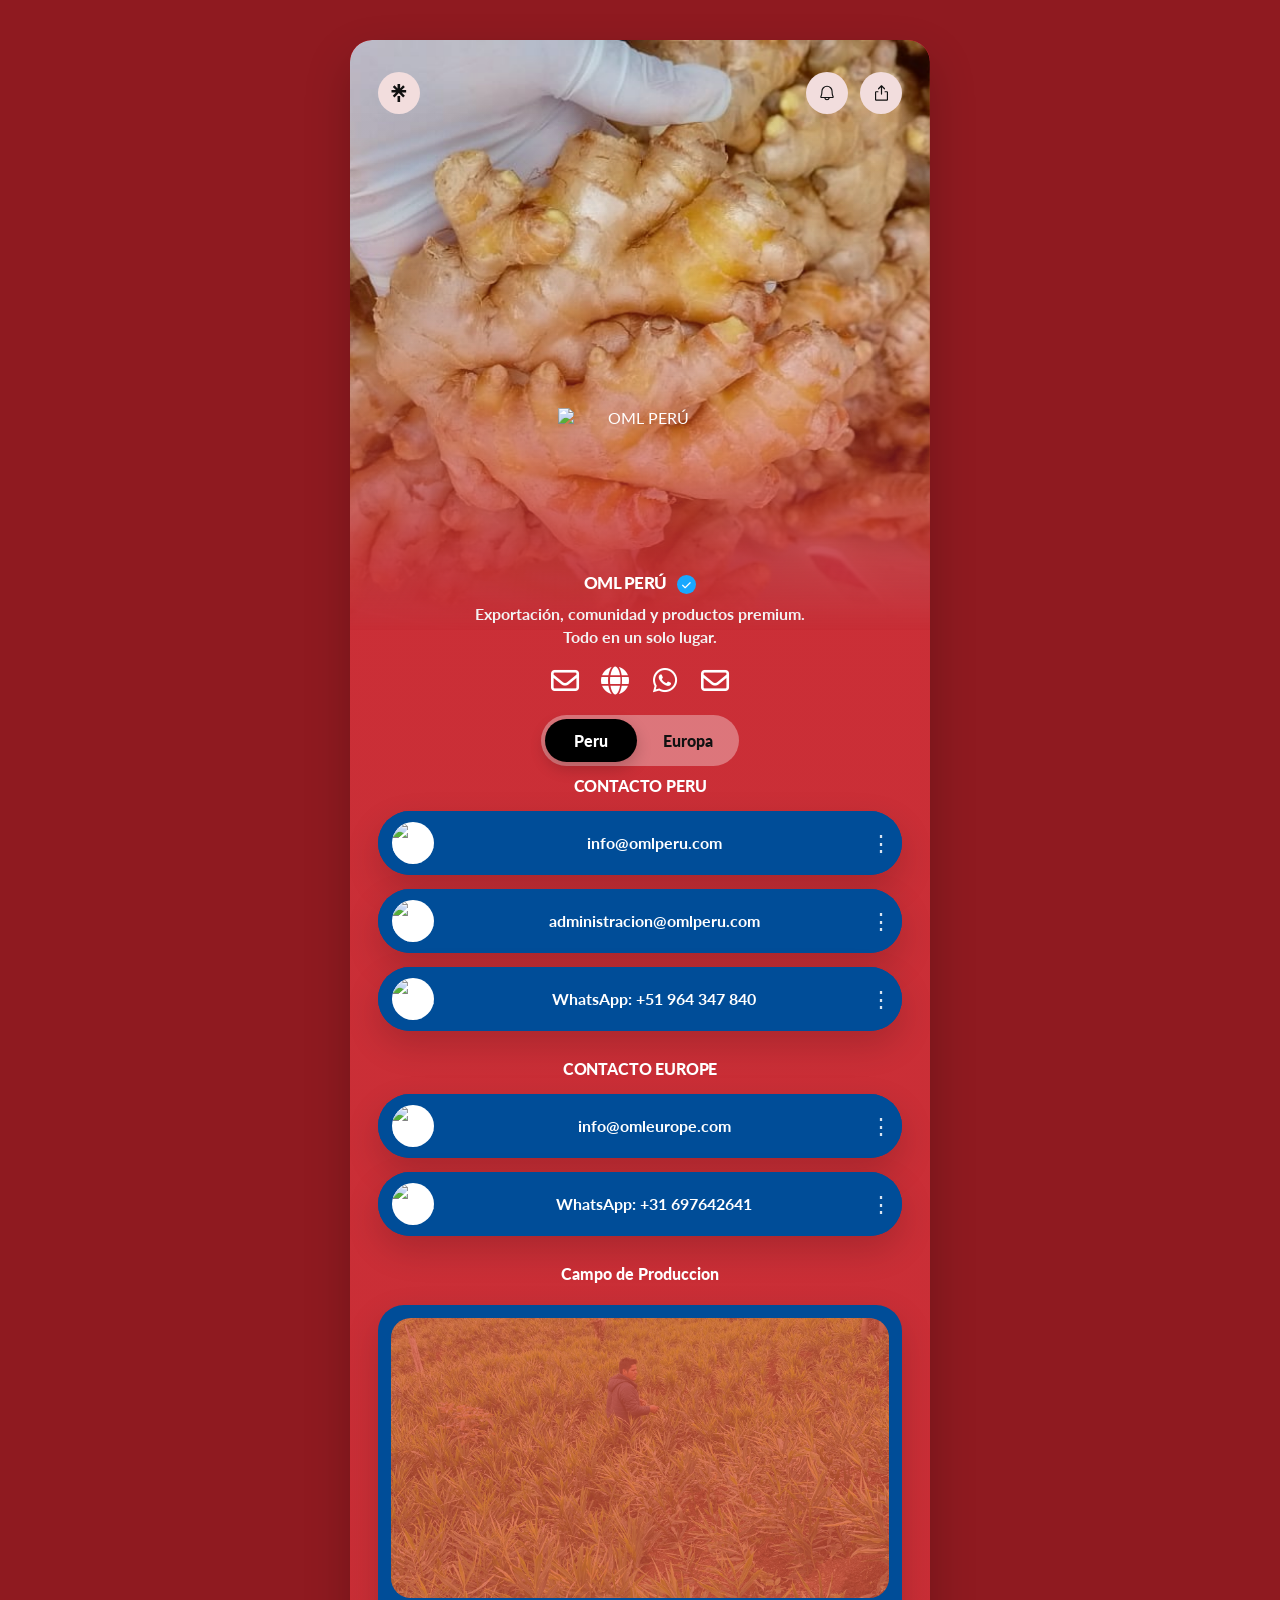
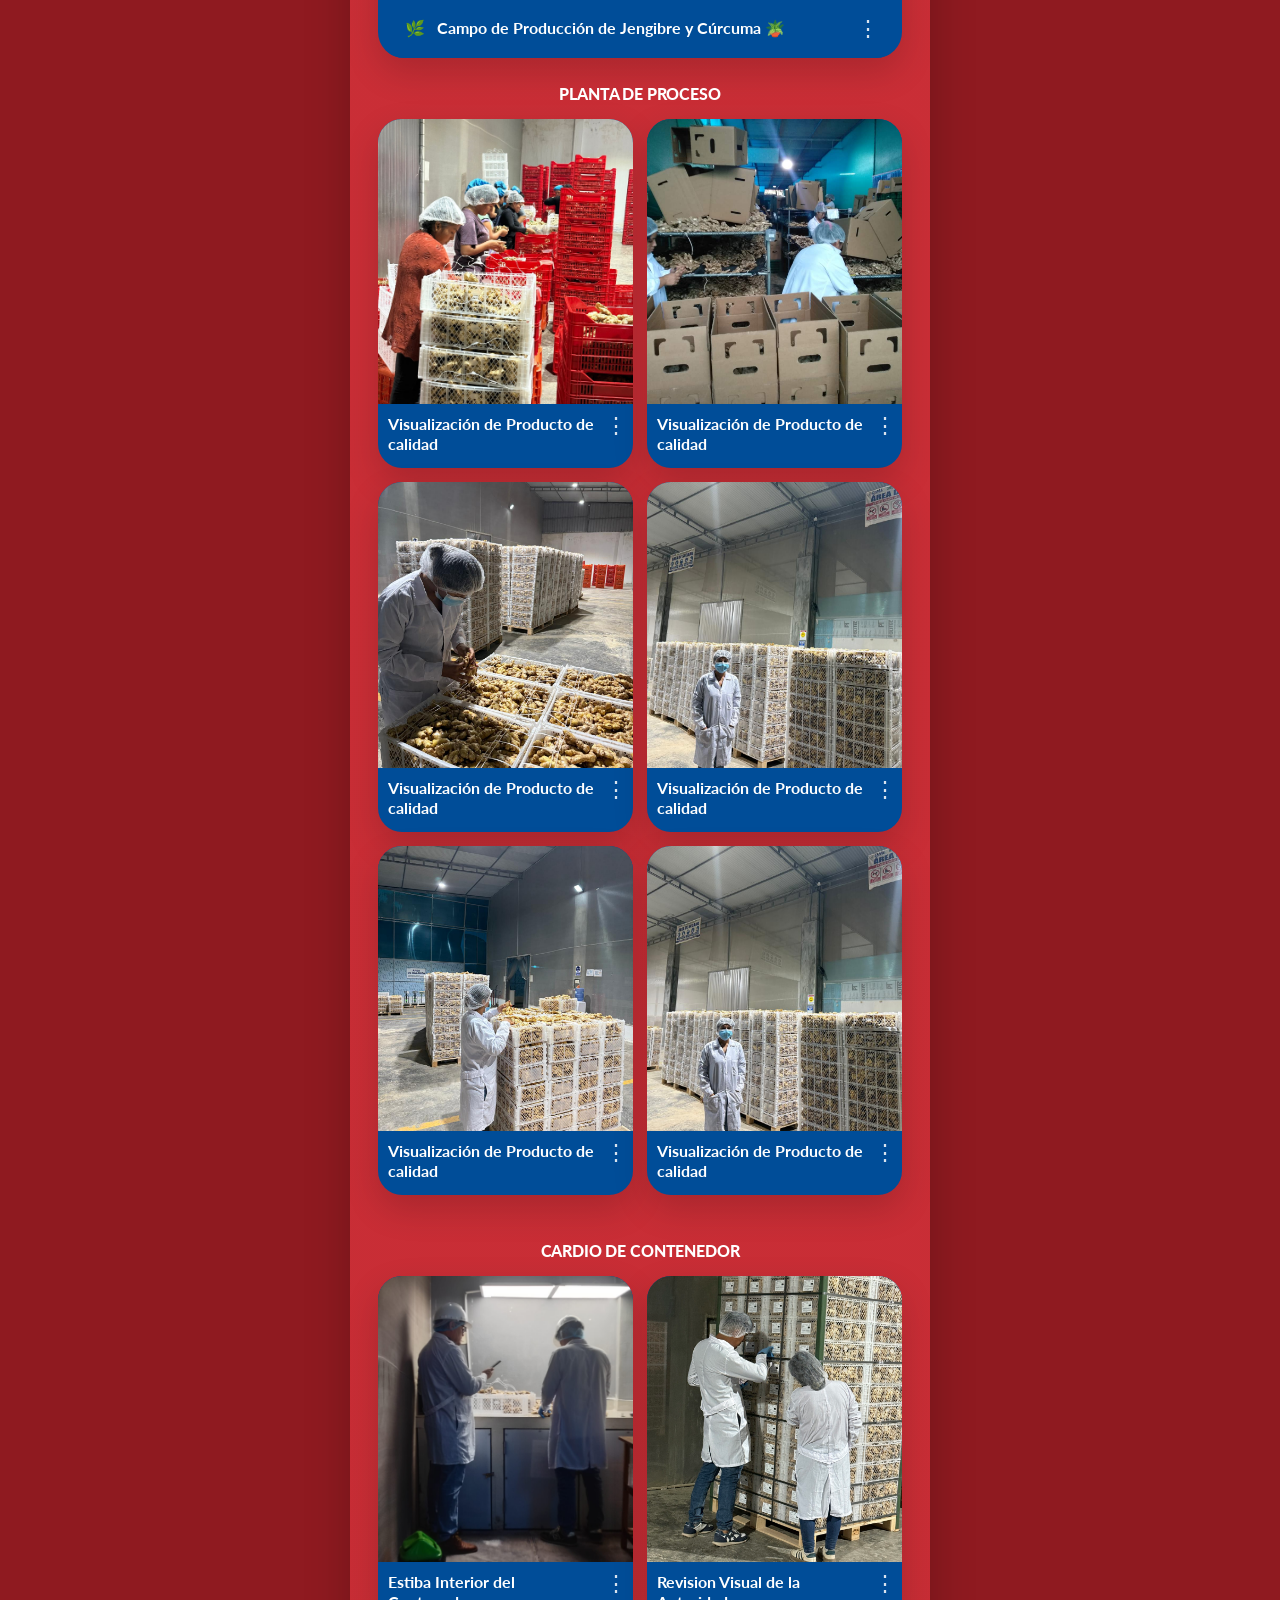
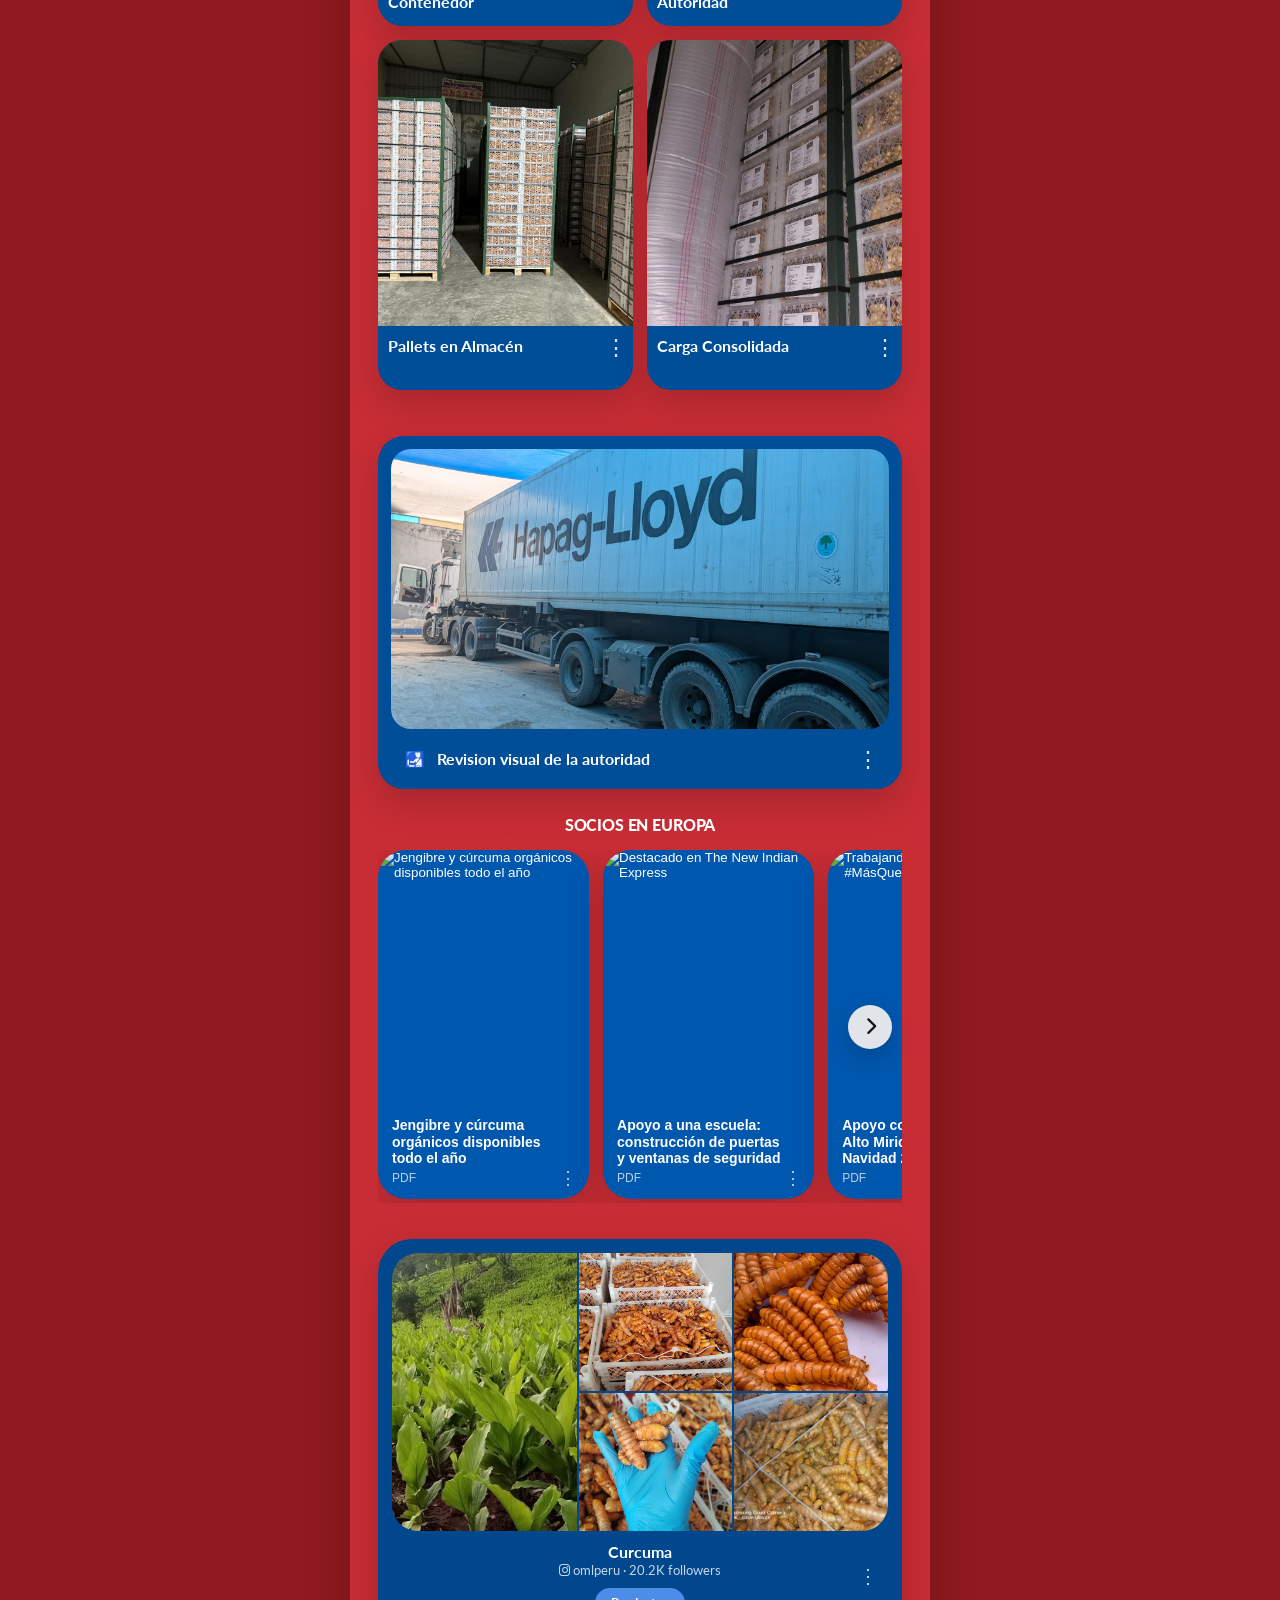
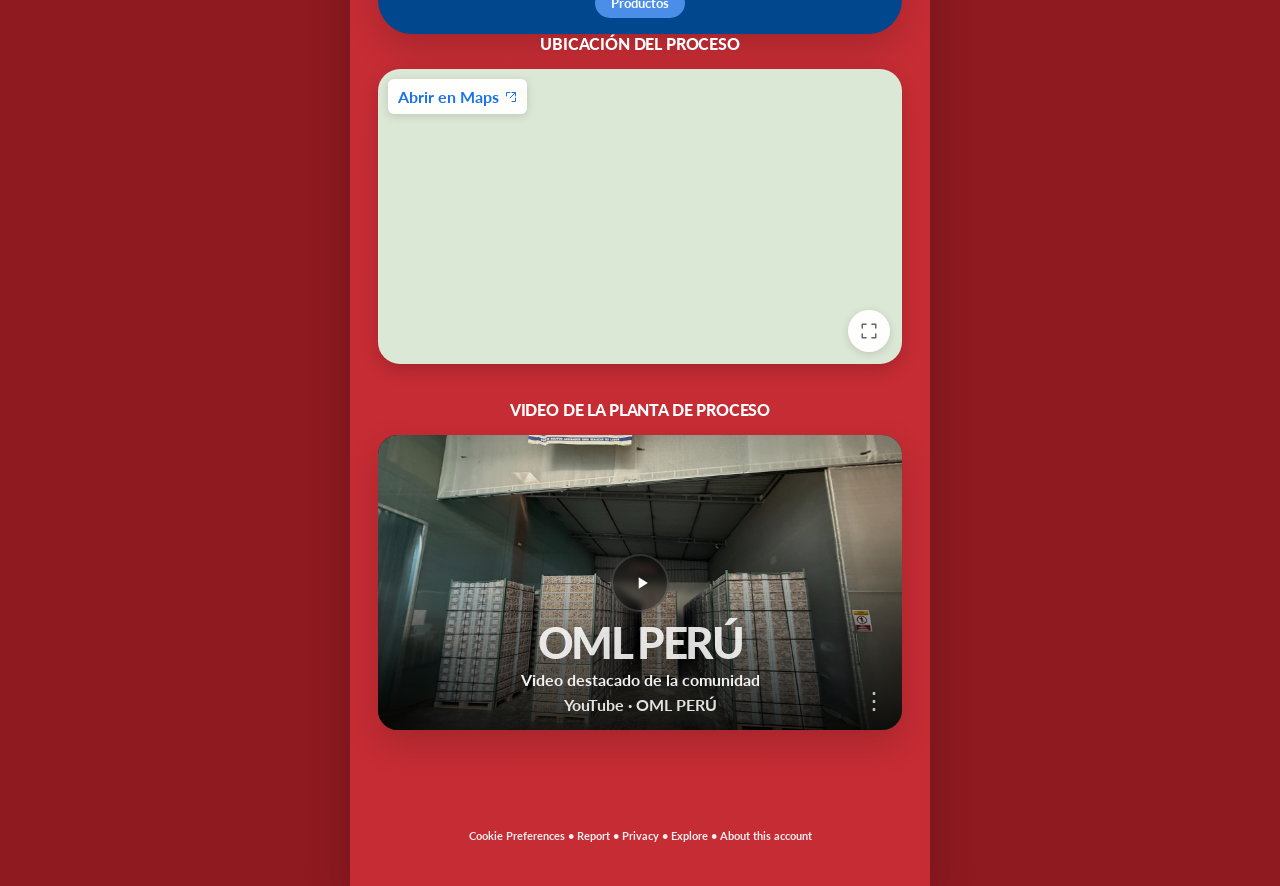
==== commit 31742ebd: "Update index.html" ====
--- a/index.html
+++ b/index.html
@@ -394,9 +394,9 @@
           </div>
 
           <div class="instagram-info">
-            <div class="instagram-title">Contendor</div>
+            <div class="instagram-title">Curcuma</div>
             <div class="instagram-handle"><i class="fa-brands fa-instagram"></i> omlperu · 20.2K followers</div>
-            <a href="https://www.instagram.com/fcbdelhincr/" target="_blank" rel="noopener noreferrer" class="instagram-btn">Follow</a>
+            <a href="https://www.instagram.com/fcbdelhincr/" target="_blank" rel="noopener noreferrer" class="instagram-btn">Productos</a>
             <div class="instagram-dots">⋮</div>
           </div>
         </section>
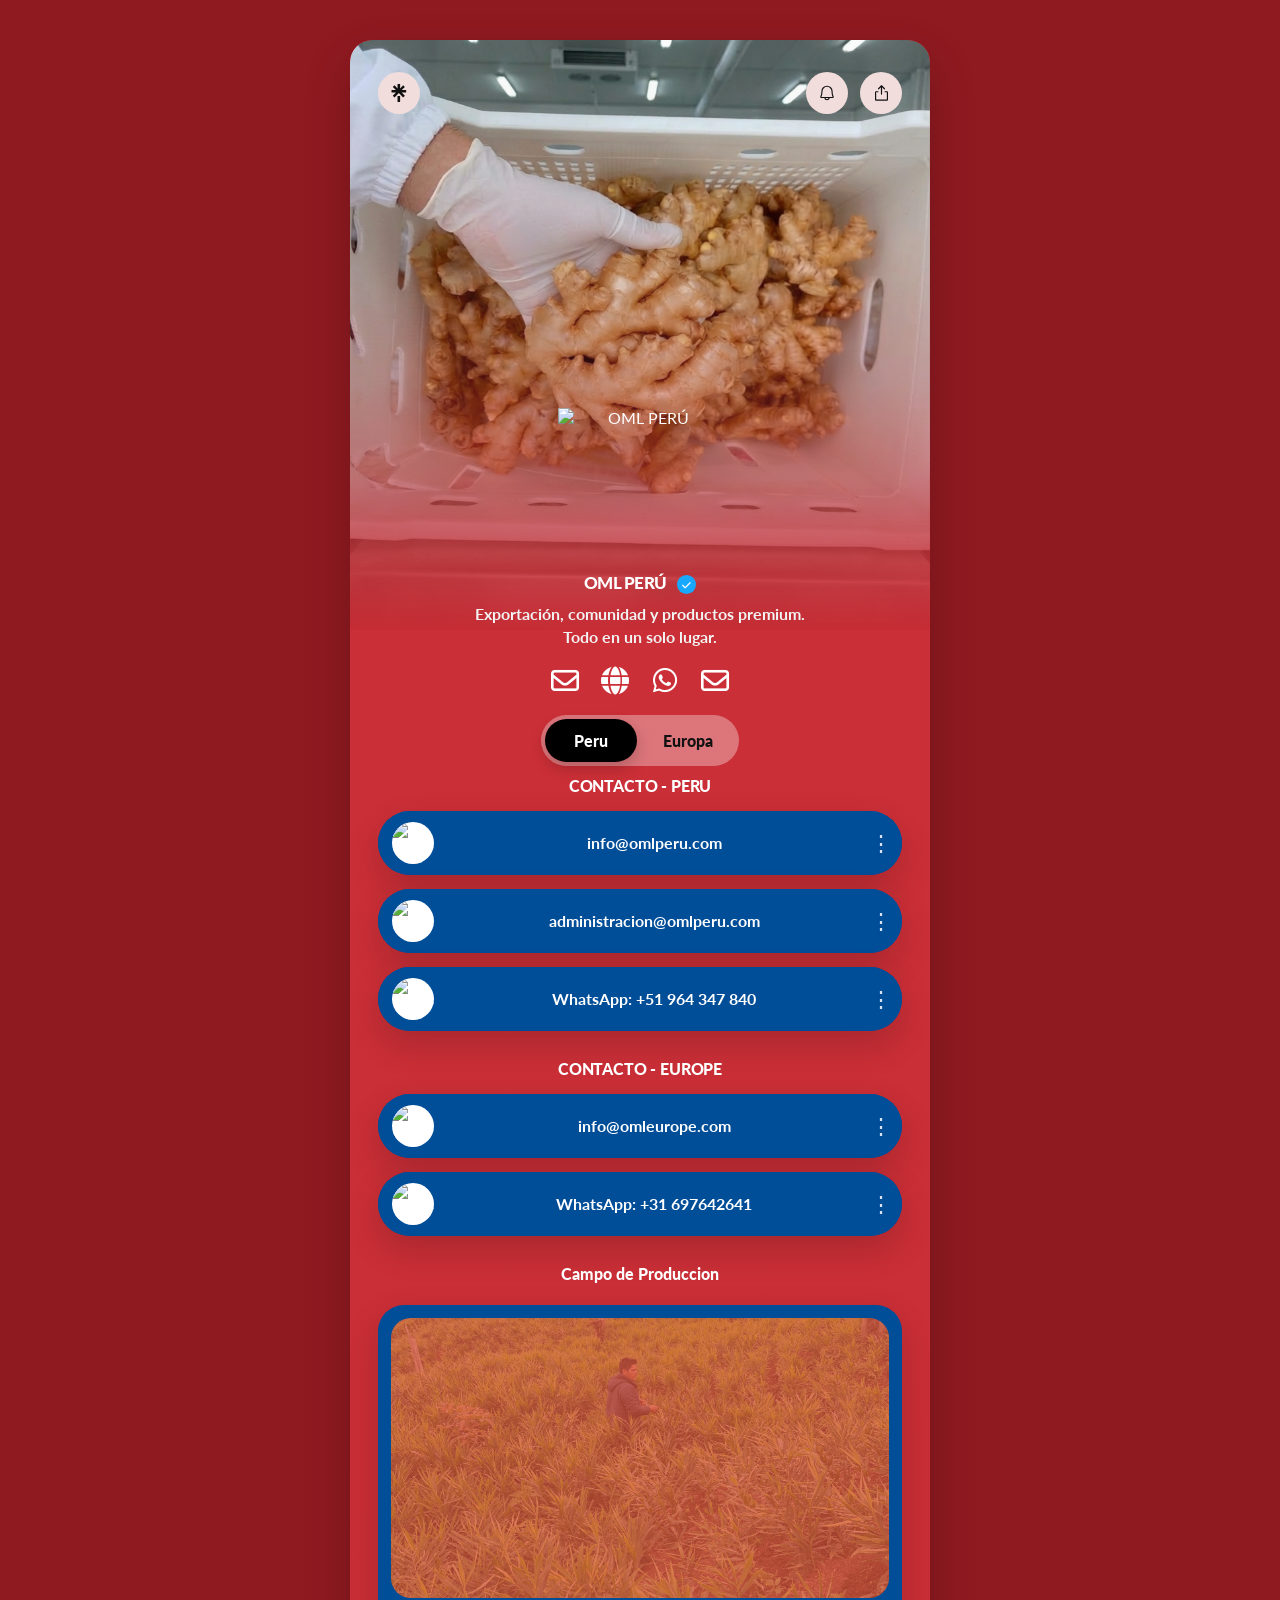
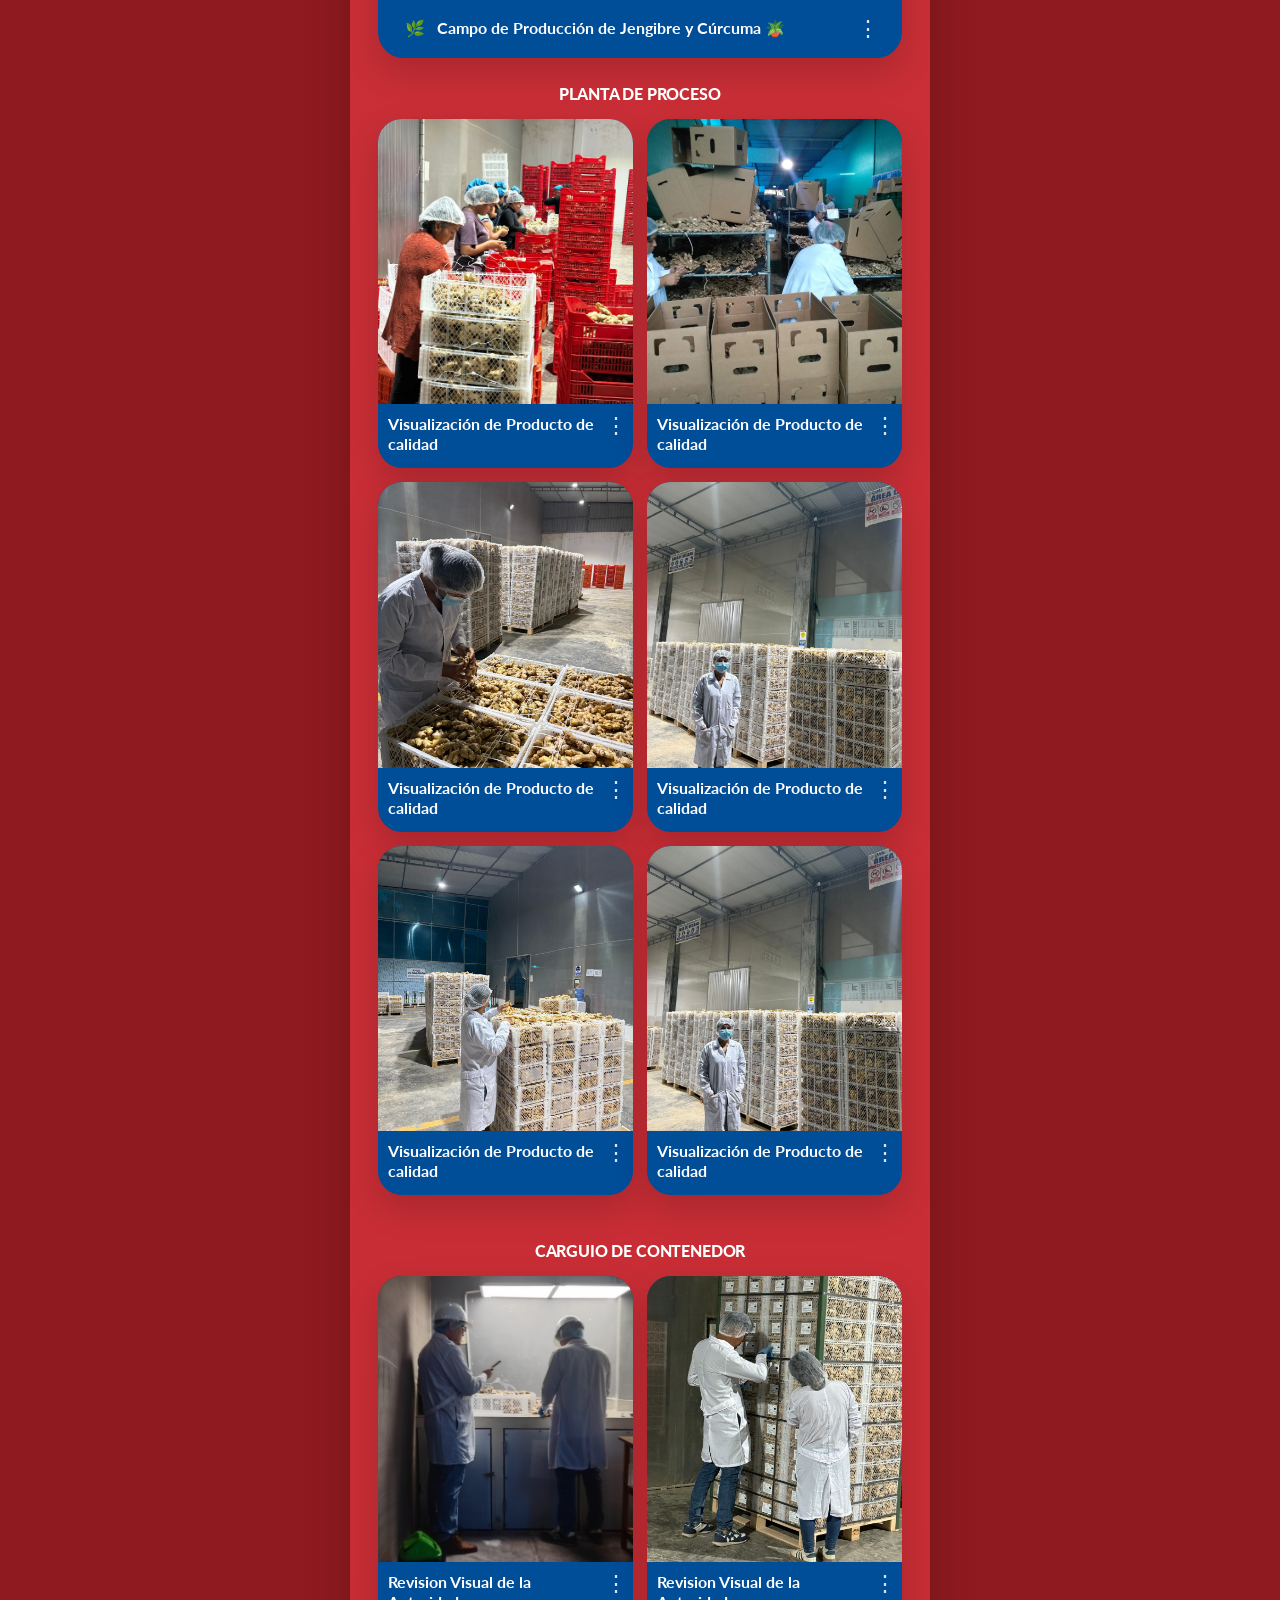
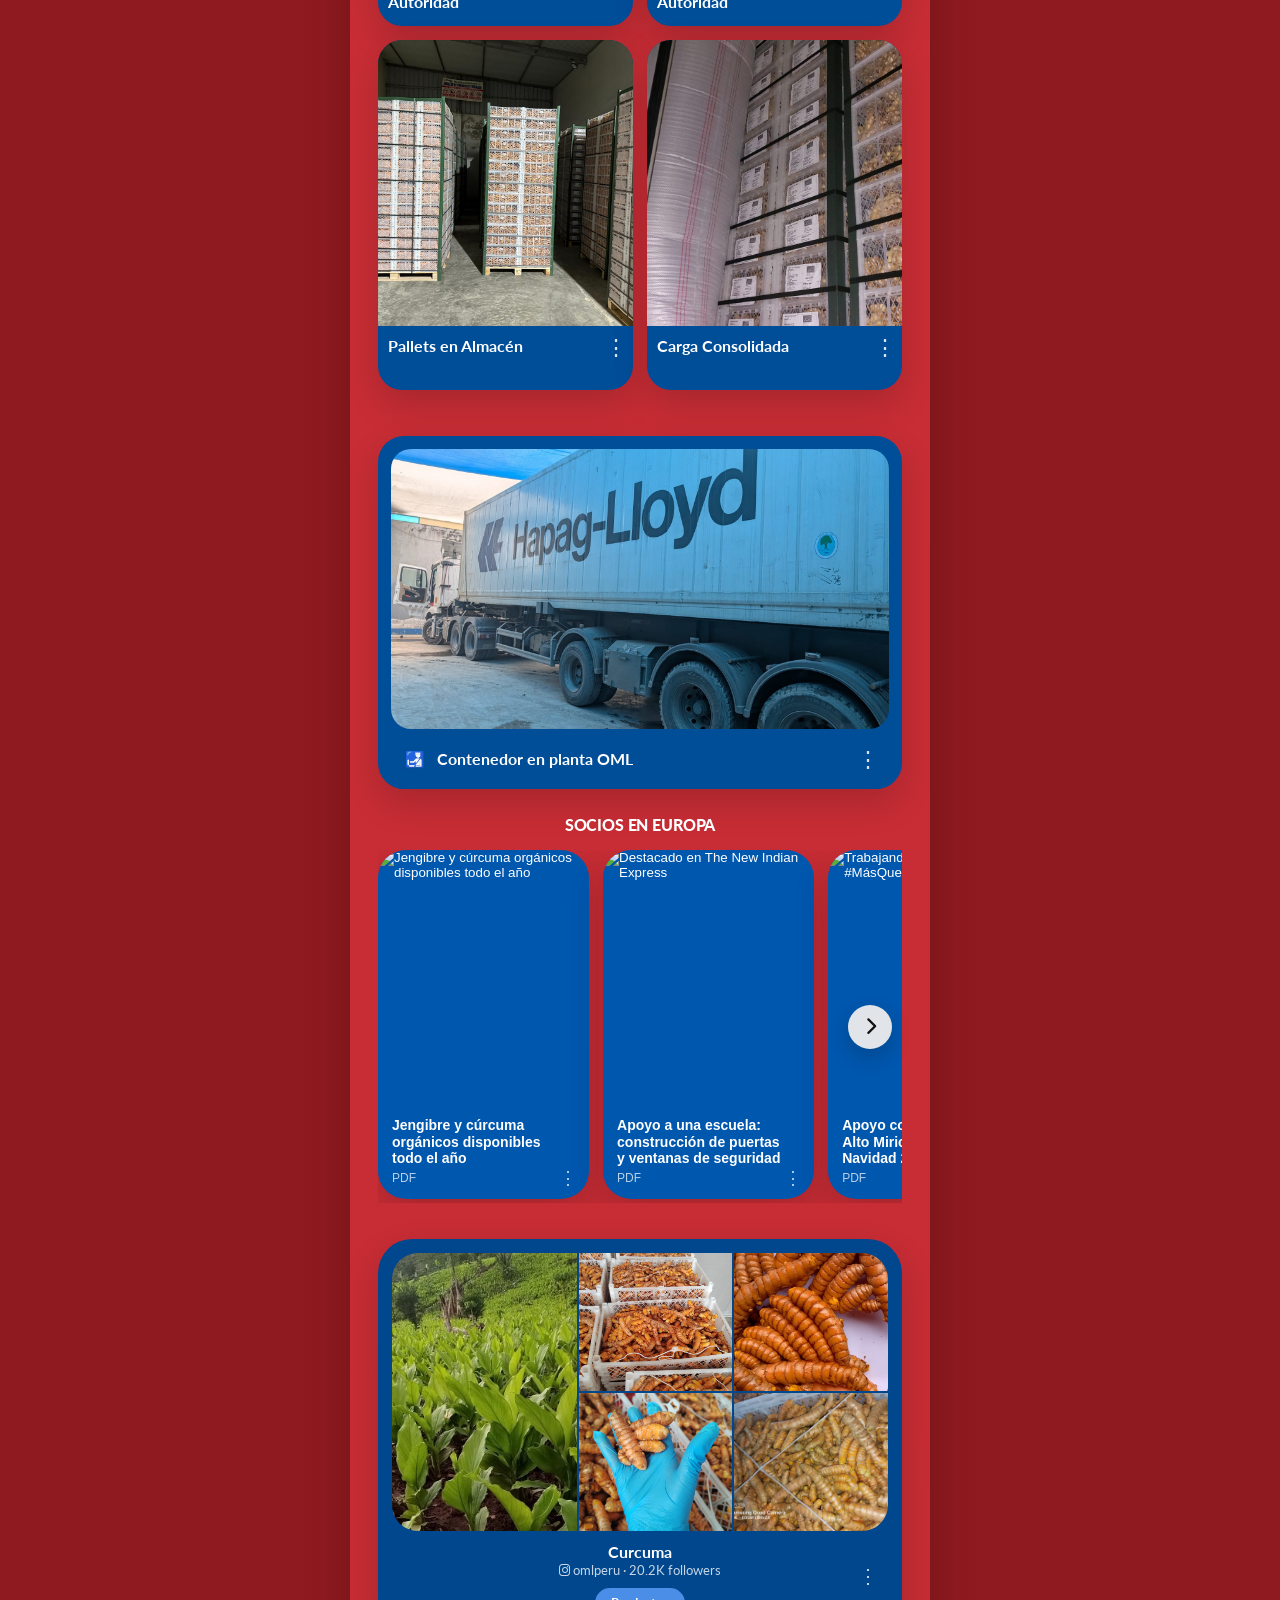
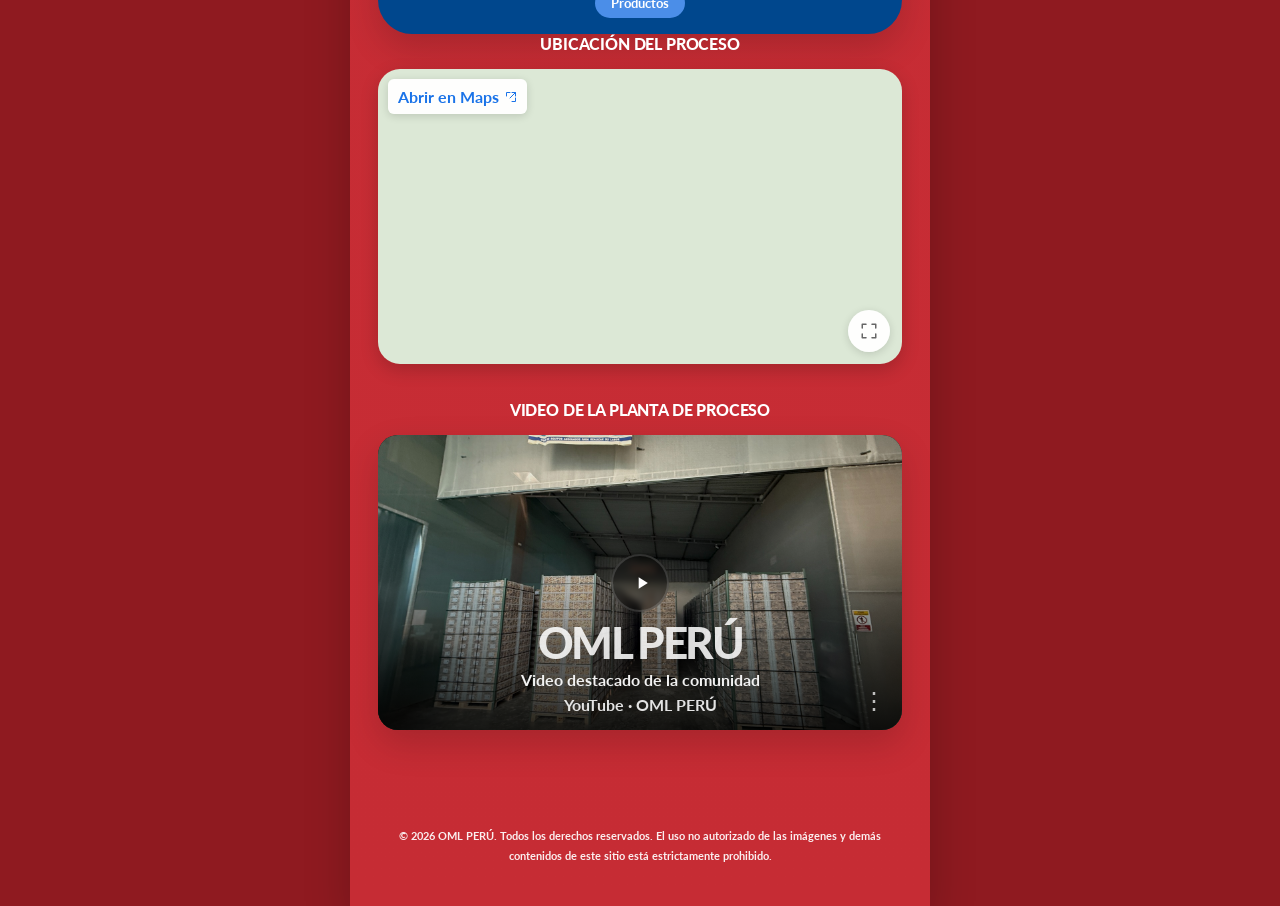
==== commit 0c2376a1: "Add files via upload" ====
--- a/index.html
+++ b/index.html
@@ -14,7 +14,7 @@
 
     <section class="hero">
       <img
-        src="img/jengibreedomloayza.jpeg"
+        src="img/portadaperuano.png"
         alt="Portada OML PERÚ"
       >
 
@@ -87,7 +87,7 @@
 
       <section id="panelLinks" class="panel active">
 
-        <h2 class="section-title">CONTACTO PERU</h2>
+        <h2 class="section-title">CONTACTO  -  PERU</h2>
 
         <div class="block-group">
           <a href="mailto:info@omlperu.com" class="song-card">
@@ -138,7 +138,7 @@
           </a>
         </div>
 
-        <h2 class="section-title section-space-top">CONTACTO EUROPE</h2>
+        <h2 class="section-title section-space-top">CONTACTO  -  EUROPE</h2>
 
         <div class="block-group">
           <a href="mailto:info@omleurope.com" class="song-card">
@@ -248,13 +248,13 @@
           </a>
         </section>
 
-        <h2 class="section-title">CARDIO DE CONTENEDOR</h2>
+        <h2 class="section-title">CARGUIO DE CONTENEDOR</h2>
 
         <section class="grid">
           <a href="#" class="grid-card">
             <img src="img/senasarevision.jpeg" alt="Contenedor 1">
             <div class="grid-bottom">
-              <div class="grid-title">Estiba Interior del Contenedor</div>
+              <div class="grid-title">Revision Visual de la Autoridad</div>
               <div class="dots">⋮</div>
             </div>
           </a>
@@ -297,7 +297,7 @@
           <div class="card-footer">
             <div class="footer-left">
               <span style="font-size:16px;">🛃 </span>
-              <span class="footer-text">Revision visual de la autoridad</span>
+              <span class="footer-text">Contenedor en planta OML</span>
             </div>
             <span class="dots">⋮</span>
           </div>
@@ -457,11 +457,7 @@
         </button>
 
         <div class="footer-mini">
-          <a href="#">Cookie Preferences</a> •
-          <a href="#">Report</a> •
-          <a href="#">Privacy</a> •
-          <a href="#">Explore</a> •
-          <a href="#">About this account</a>
+          <a href="#">© 2026 OML PERÚ. Todos los derechos reservados. El uso no autorizado de las imágenes y demás contenidos de este sitio está estrictamente prohibido.</a>
         </div>
       </section>
 
@@ -510,7 +506,7 @@
           </a>
 
           <a href="#" class="grid-card">
-            <img src="img/contenedor1.jpeg" alt="Producto 3">
+            <img src="img/contenedor4.jpeg" alt="Producto 3">
             <div class="grid-bottom">
               <div class="grid-title">CaGestión de Stock</div>
               <div class="dots">⋮</div>
@@ -518,7 +514,7 @@
           </a>
 
           <a href="#" class="grid-card">
-            <img src="img/contenedor2.jpeg" alt="Producto 4">
+            <img src="img/contenedorentrada.jpeg" alt="Producto 4">
             <div class="grid-bottom">
               <div class="grid-title">Operaciones de Almacén</div>
               <div class="dots">⋮</div>
@@ -543,11 +539,7 @@
         </section>
 
         <div class="footer-mini footer-mini-shop">
-          <a href="#">Cookie Preferences</a> •
-          <a href="#">Report</a> •
-          <a href="#">Privacy</a> •
-          <a href="#">Explore</a> •
-          <a href="#">About this account</a>
+          <a href="#">© 2026 OML PERÚ. Todos los derechos reservados. El uso no autorizado de las imágenes y demás contenidos de este sitio está estrictamente prohibido.</a>
         </div>
       </section>
     </div>
@@ -679,4 +671,4 @@
   <script src="https://cdnjs.cloudflare.com/ajax/libs/pdf.js/3.11.174/pdf.min.js"></script>
   <script src="js/inicio.js"></script>
 </body>
-</html>
+</html>
--- a/css/inicio.css
+++ b/css/inicio.css
@@ -55,19 +55,19 @@
 
 @keyframes heroZoomBig{
   0%{
-    transform: scale(1.03) translateX(0px) translateY(0px);
+    transform: scale(1.42) translateX(0px) translateY(0px);
   }
   25%{
-    transform: scale(1.05) translateX(-3px) translateY(-2px);
+    transform: scale(1.46) translateX(-9px) translateY(-5px);
   }
   50%{
-    transform: scale(1.06) translateX(2px) translateY(-3px);
+    transform: scale(1.50) translateX(8px) translateY(-9px);
   }
   75%{
-    transform: scale(1.07) translateX(-2px) translateY(-4px);
+    transform: scale(1.54) translateX(-7px) translateY(-13px);
   }
   100%{
-    transform: scale(1.08) translateX(3px) translateY(-5px);
+    transform: scale(1.58) translateX(10px) translateY(-18px);
   }
 }
 
@@ -1509,9 +1509,10 @@
   }
 
   .hero img{
-    object-position:center center;
-    transform:scale(1.01);
-  }
+  object-fit:cover;
+  object-position:center center;
+  transform:scale(1.24);
+}
 
   .topbar{
     top:34px;
@@ -1854,4 +1855,4 @@
     right:18px;
     bottom:34px;
   }
-}
+}
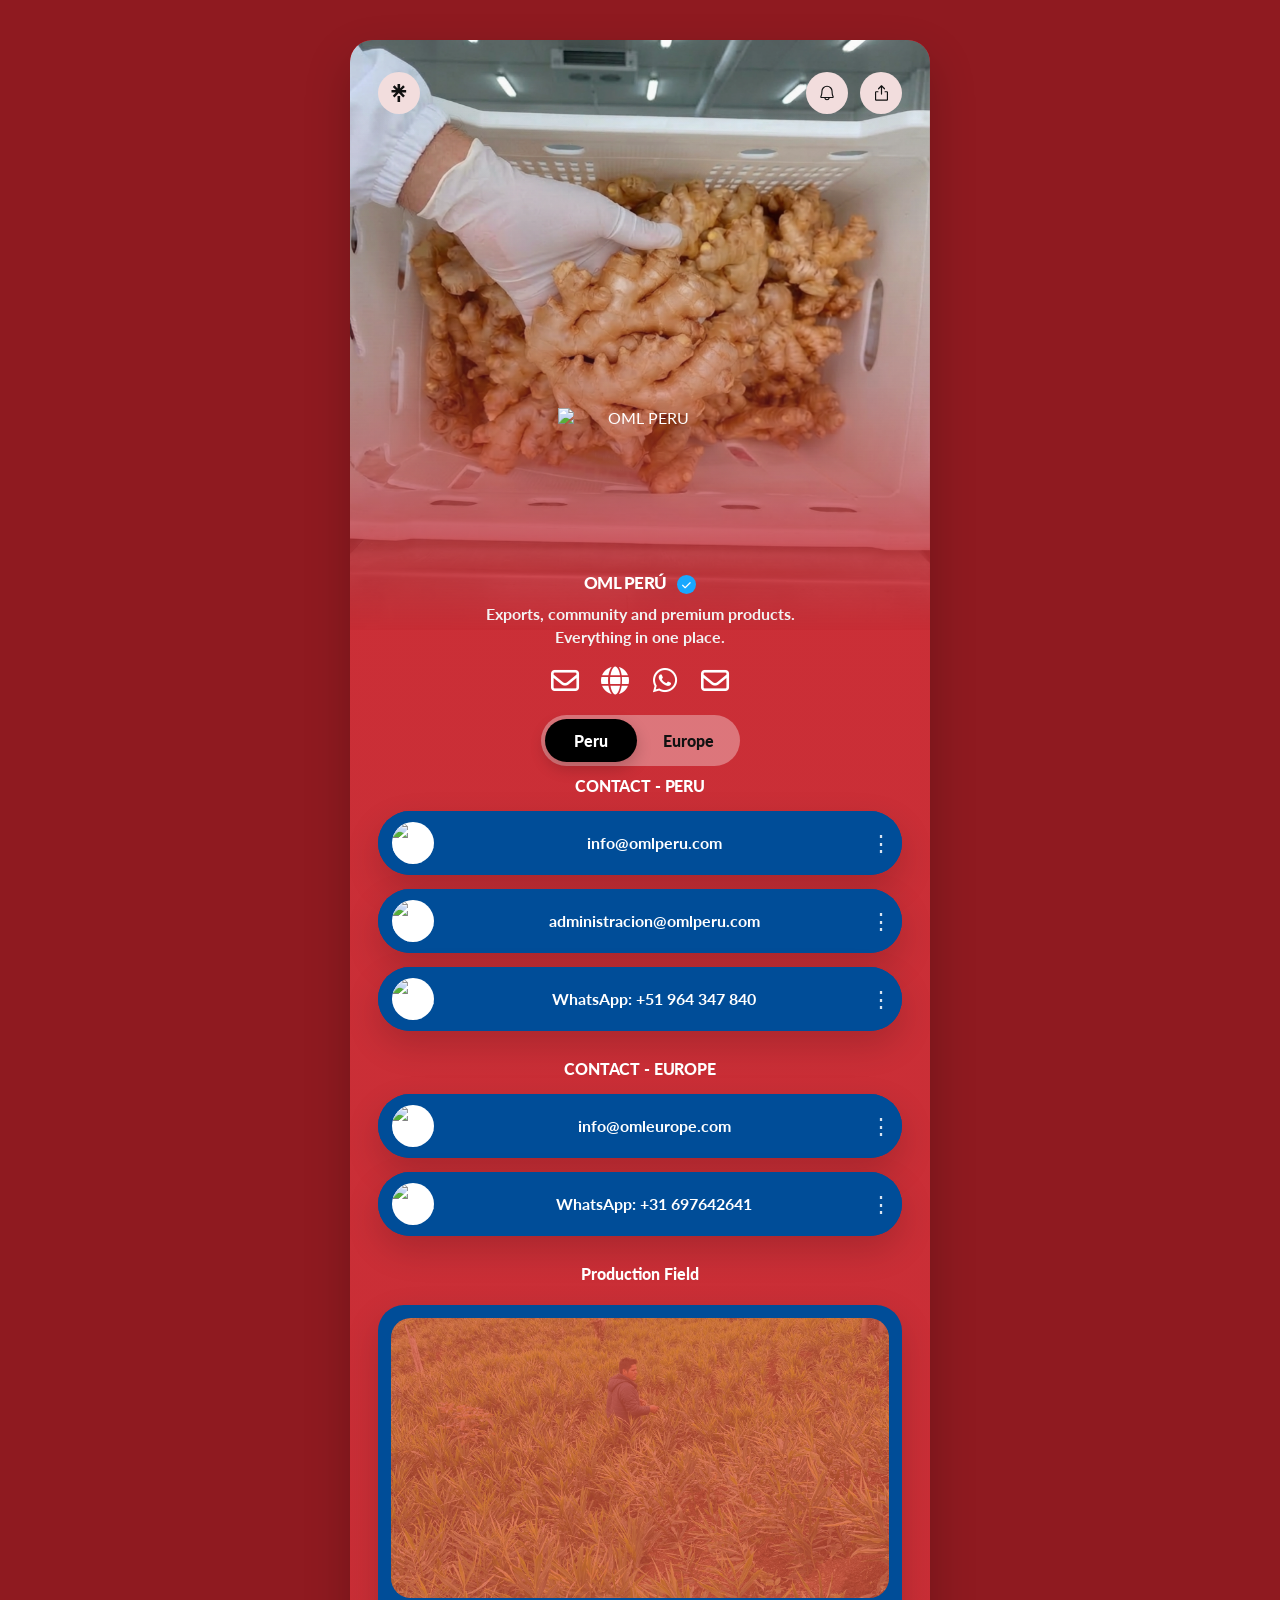
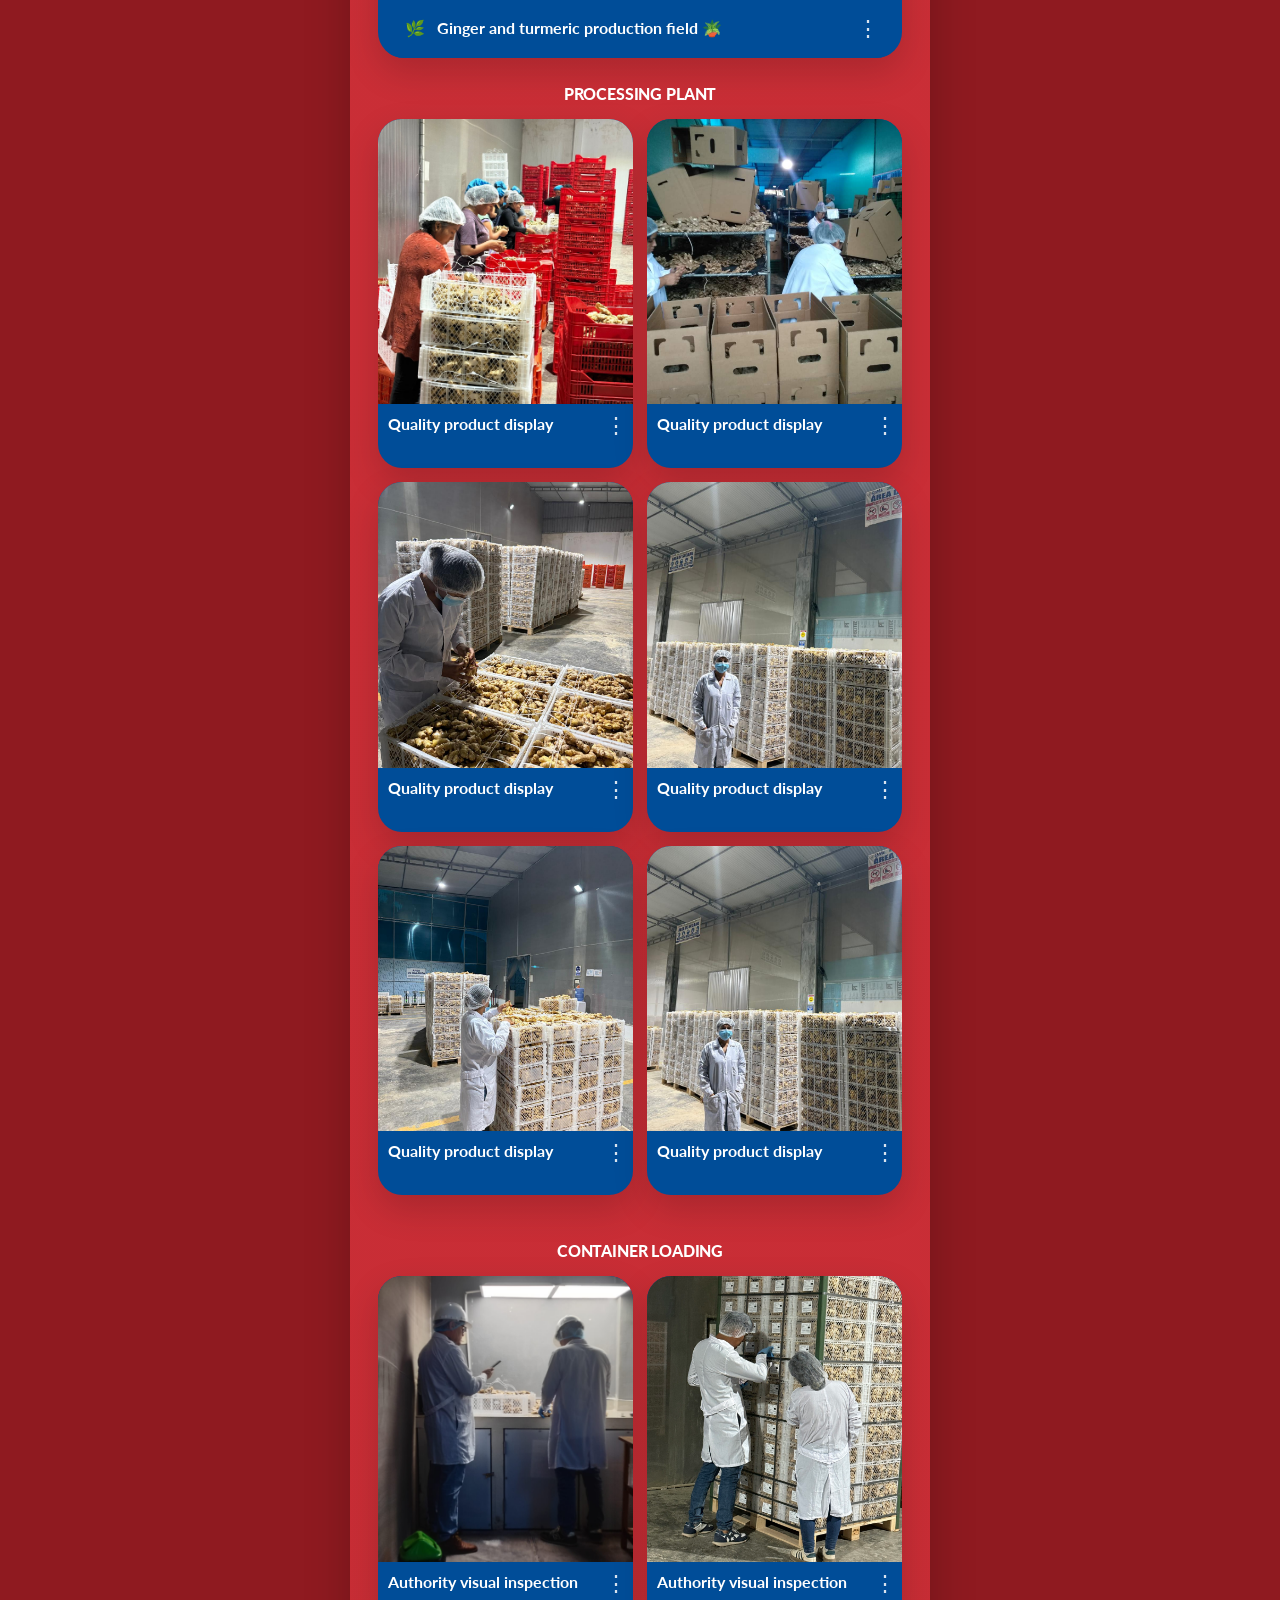
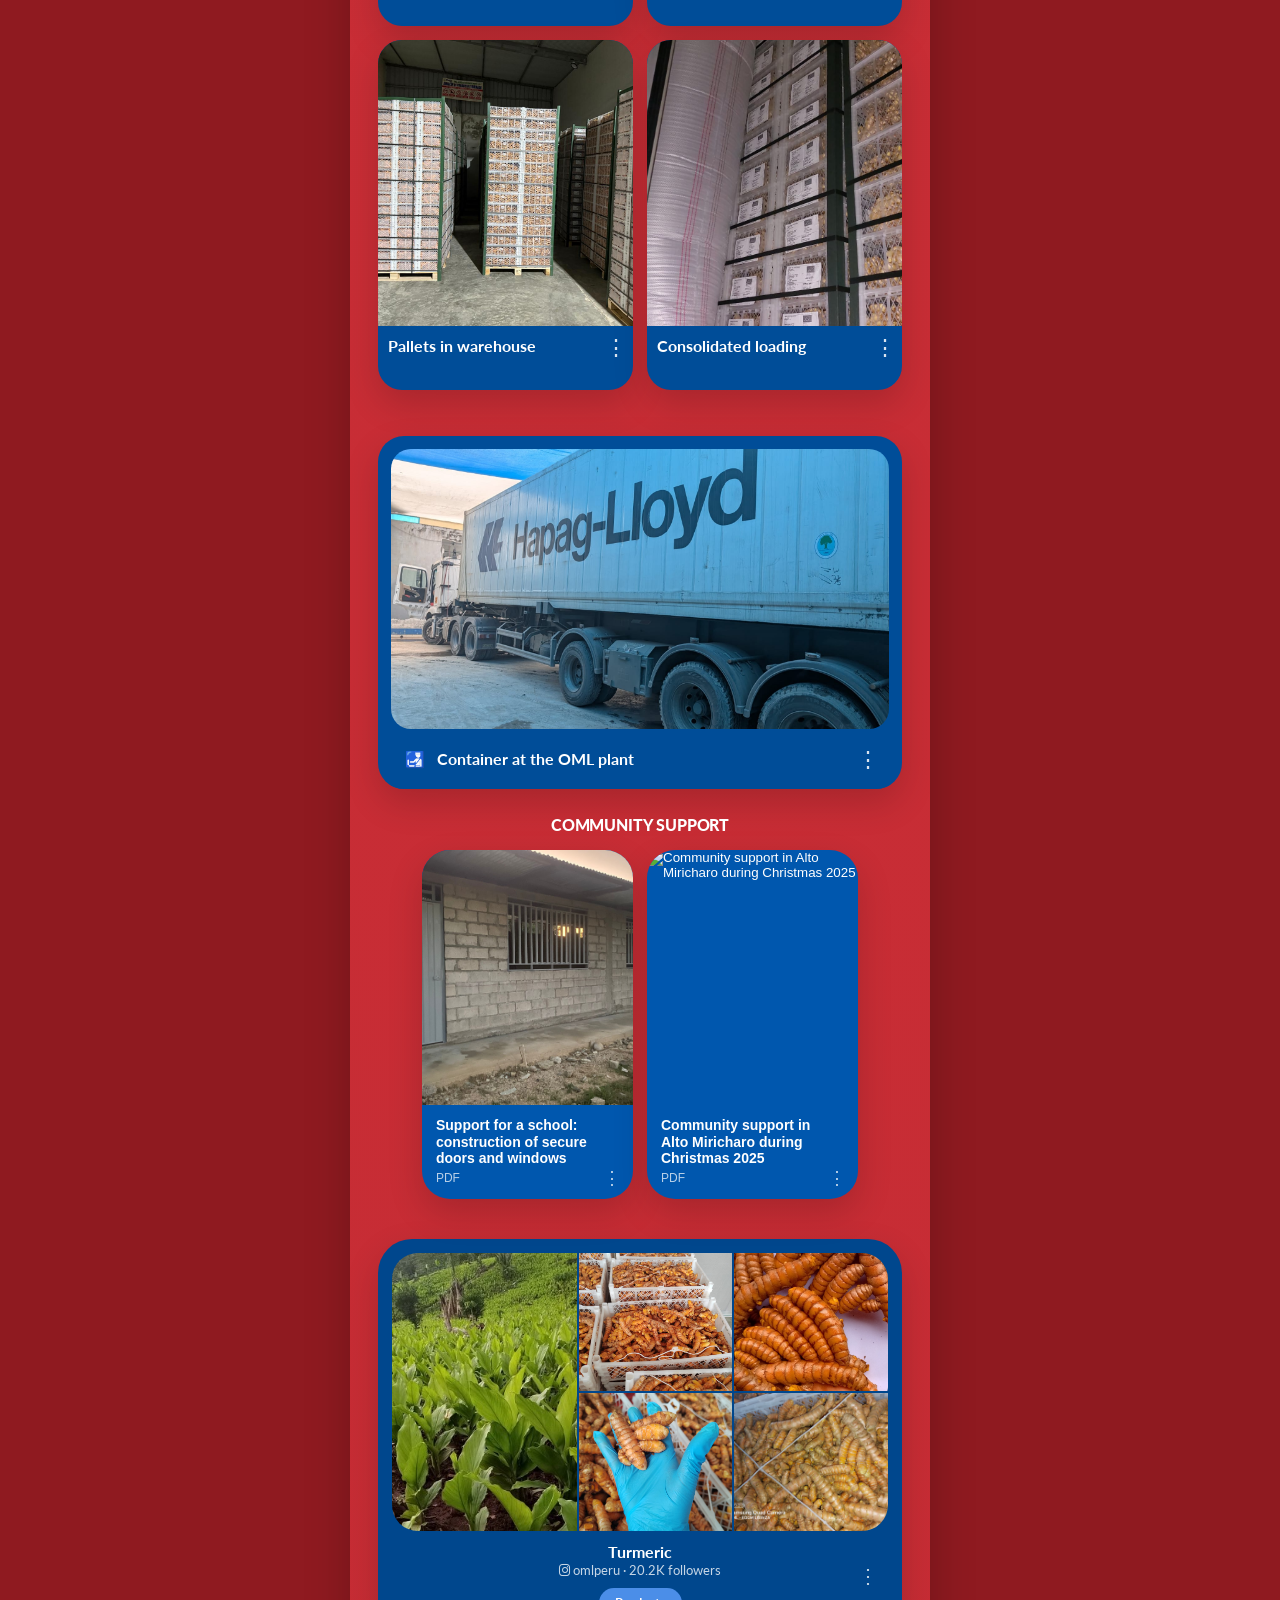
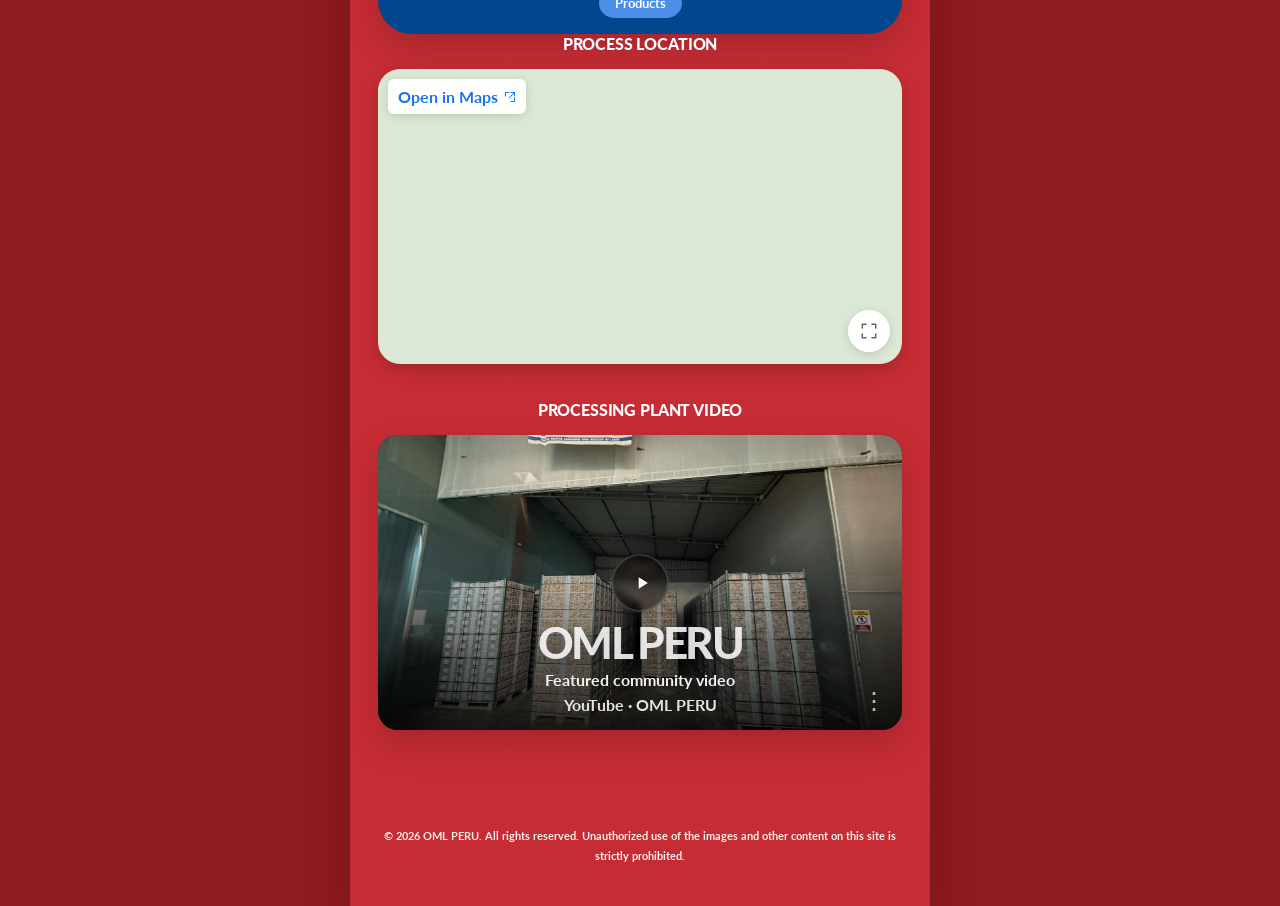
==== commit 1c8c628f: "Add files via upload" ====
--- a/index.html
+++ b/index.html
@@ -284,13 +284,12 @@
           </a>
         </section>
 
-
         <div class="field-slider-card">
           <div class="field-slider-window">
             <img
               class="field-slider-image"
               src="img/happaglayou.jpeg"
-              alt="Senasa de inspección"
+              alt="Contenedor en planta OML"
             >
           </div>
 
@@ -307,28 +306,7 @@
           <h2 class="story-heading">SOCIOS EN EUROPA</h2>
 
           <div class="story-slider-wrap">
-            <button class="story-nav prev" id="storyPrev" type="button" aria-label="Anterior">
-              <i class="fa-solid fa-chevron-left"></i>
-            </button>
-
-            <div class="story-slider" id="storySlider">
-              <button
-                class="story-card openStoryViewer"
-                type="button"
-                data-title="Jengibre y cúrcuma de calidad: el compromiso de OML PERÚ con la excelencia"
-                data-pdf="pdf/greenfruit.pdf"
-              >
-                <img
-                  src="https://www.freshplaza.es/remote/https/agfstorage.blob.core.windows.net/misc/AGF_nl/2025/12/08/greenfruit2.jpg"
-                  alt="Jengibre y cúrcuma orgánicos disponibles todo el año"
-                >
-                <div class="story-body">
-                  <div class="story-title">Jengibre y cúrcuma orgánicos disponibles todo el año</div>
-                  <div class="story-sub">PDF</div>
-                  <div class="story-menu">⋮</div>
-                </div>
-              </button>
-
+            <div class="story-slider story-slider-center">
               <button
                 class="story-card openStoryViewer"
                 type="button"
@@ -336,8 +314,8 @@
                 data-pdf="pdf/apoyoescula.pdf"
               >
                 <img
-                  src="https://www.freshplaza.es/remote/https/agfstorage.blob.core.windows.net/misc/AGF_nl/2025/12/08/greenfruit3.jpg?preset=ContentCustom"
-                  alt="Destacado en The New Indian Express"
+                  src="img/apoyocomunidad.jpeg"
+                  alt="Apoyo a una escuela: construcción de puertas y ventanas de seguridad"
                 >
                 <div class="story-body">
                   <div class="story-title">Apoyo a una escuela: construcción de puertas y ventanas de seguridad</div>
@@ -354,7 +332,7 @@
               >
                 <img
                   src="https://blueberriesfrom.weebly.com/uploads/1/5/4/8/154844069/whatsapp-image-2025-12-19-at-2-17-32-pm_orig.jpeg"
-                  alt="Trabajando por una causa #MásQueUnPenya"
+                  alt="Apoyo comunitario en Alto Miricharo durante Navidad 2025"
                 >
                 <div class="story-body">
                   <div class="story-title">Apoyo comunitario en Alto Miricharo durante Navidad 2025</div>
@@ -363,10 +341,6 @@
                 </div>
               </button>
             </div>
-
-            <button class="story-nav next" id="storyNext" type="button" aria-label="Siguiente">
-              <i class="fa-solid fa-chevron-right"></i>
-            </button>
           </div>
         </section>
 
@@ -462,6 +436,49 @@
       </section>
 
       <section id="panelTienda" class="panel">
+
+        <section class="story-section">
+          <h2 class="story-heading">SOCIOS EN EUROPA</h2>
+
+          <div class="story-slider-wrap">
+            <div class="story-slider story-slider-center" style="justify-content:center; overflow:visible;">
+              <button
+                class="story-card openStoryViewer"
+                type="button"
+                data-title="Jengibre y cúrcuma de calidad: el compromiso de OML PERÚ con la excelencia"
+                data-pdf="pdf/greenfruit.pdf"
+              >
+                <img
+                  src="https://www.freshplaza.com/remote/https/agfstorage.blob.core.windows.net/misc/AGF_nl/2025/12/08/greenfruit3.jpg?preset=ContentCustom"
+                  alt="Jengibre y cúrcuma orgánicos disponibles todo el año"
+                >
+                <div class="story-body">
+                  <div class="story-title">Jengibre y cúrcuma orgánicos disponibles todo el año</div>
+                  <div class="story-sub">PDF</div>
+                  <div class="story-menu">⋮</div>
+                </div>
+              </button>
+
+              <button
+                class="story-card openStoryViewer"
+                type="button"
+                data-title="Jengibre y cúrcuma de calidad: el compromiso de OML PERÚ con la excelencia"
+                data-pdf="pdf/greenfruit.pdf"
+              >
+                <img
+                  src="https://www.freshplaza.es/remote/https/agfstorage.blob.core.windows.net/misc/AGF_nl/2025/12/08/greenfruit2.jpg"
+                  alt="Jengibre y cúrcuma orgánicos disponibles todo el año"
+                >
+                <div class="story-body">
+                  <div class="story-title">Jengibre y cúrcuma orgánicos disponibles todo el año</div>
+                  <div class="story-sub">PDF</div>
+                  <div class="story-menu">⋮</div>
+                </div>
+              </button>
+            </div>
+          </div>
+        </section>
+
         <h2 class="section-title">ALMACÉN EN EUROPA</h2>
 
         <section class="store-preview-section">
--- a/css/inicio.css
+++ b/css/inicio.css
@@ -649,6 +649,20 @@
   display:none;
 }
 
+.story-slider-center{
+  display:flex;
+  justify-content:center;
+  gap:14px;
+  overflow:visible;
+  scrollbar-width:none;
+  -ms-overflow-style:none;
+  scroll-snap-type:none;
+}
+
+.story-slider-center::-webkit-scrollbar{
+  display:none;
+}
+
 .story-card{
   flex:0 0 calc((100% - 28px) / 2.35);
   min-width:0;
@@ -1509,10 +1523,10 @@
   }
 
   .hero img{
-  object-fit:cover;
-  object-position:center center;
-  transform:scale(1.24);
-}
+    object-fit:cover;
+    object-position:center center;
+    transform:scale(1.24);
+  }
 
   .topbar{
     top:34px;
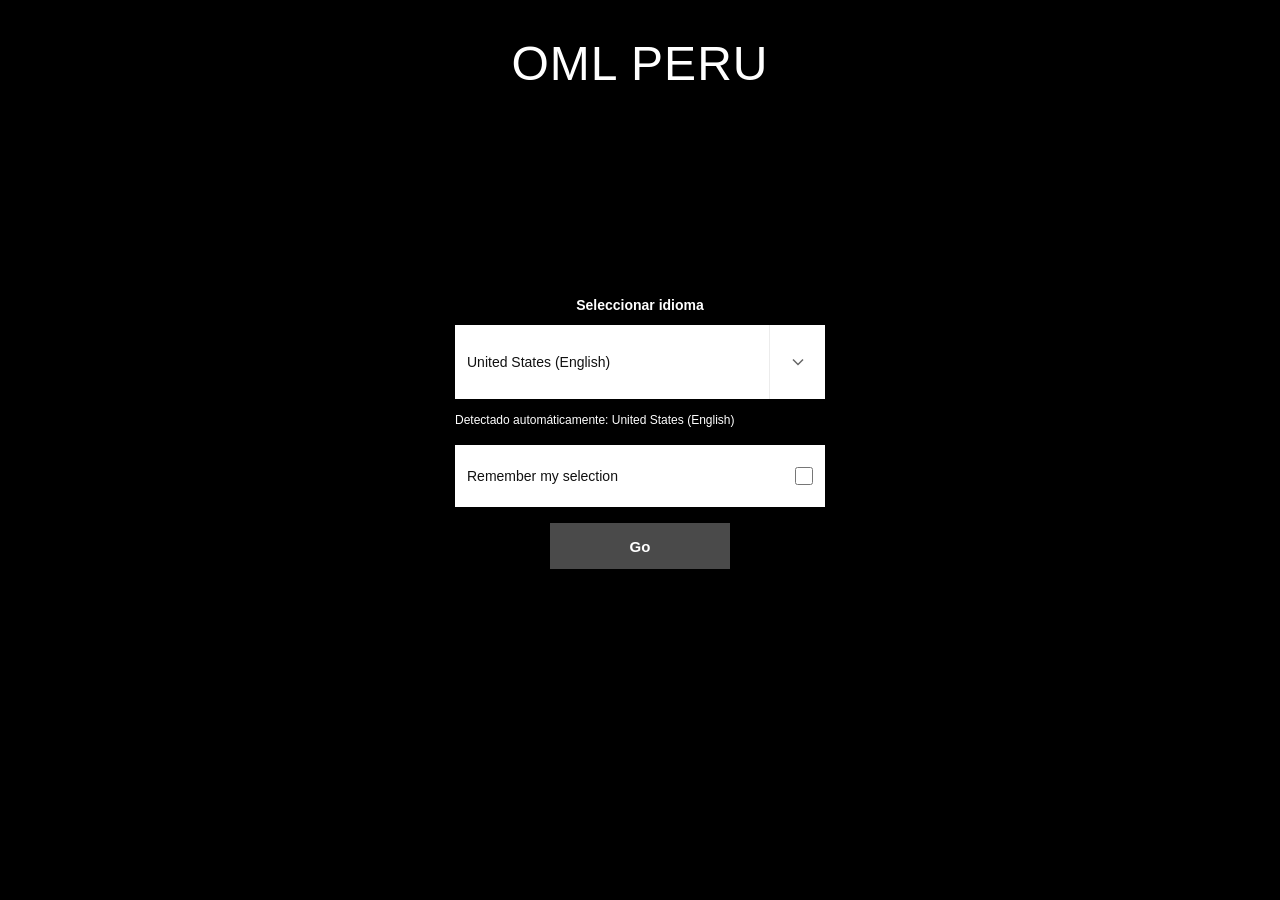
==== commit 65649a84: "Update index.html" ====
--- a/index.html
+++ b/index.html
@@ -4,6 +4,23 @@
   <meta charset="UTF-8" />
   <meta name="viewport" content="width=device-width, initial-scale=1.0" />
   <title>OML PERÚ</title>
+
+  <script>
+    (function () {
+      const remembered = localStorage.getItem("oml_remember") === "true";
+      const savedLocale = localStorage.getItem("oml_locale_code");
+      const tempLocale = sessionStorage.getItem("oml_temp_locale_code");
+
+      const hasLanguage =
+        (remembered && savedLocale) ||
+        (!remembered && tempLocale) ||
+        (!remembered && savedLocale);
+
+      if (!hasLanguage) {
+        window.location.replace("idioma.html");
+      }
+    })();
+  </script>
 
   <link rel="icon" type="image/png" href="https://omleurope.com/wp-content/uploads/2025/08/cropped-cropped-LOGO_OFICIALMETE_OMLEUROPE-Pica-removebg-preview-2.png" />
   <link rel="stylesheet" href="css/inicio.css" />
@@ -688,4 +705,4 @@
   <script src="https://cdnjs.cloudflare.com/ajax/libs/pdf.js/3.11.174/pdf.min.js"></script>
   <script src="js/inicio.js"></script>
 </body>
-</html>+</html>
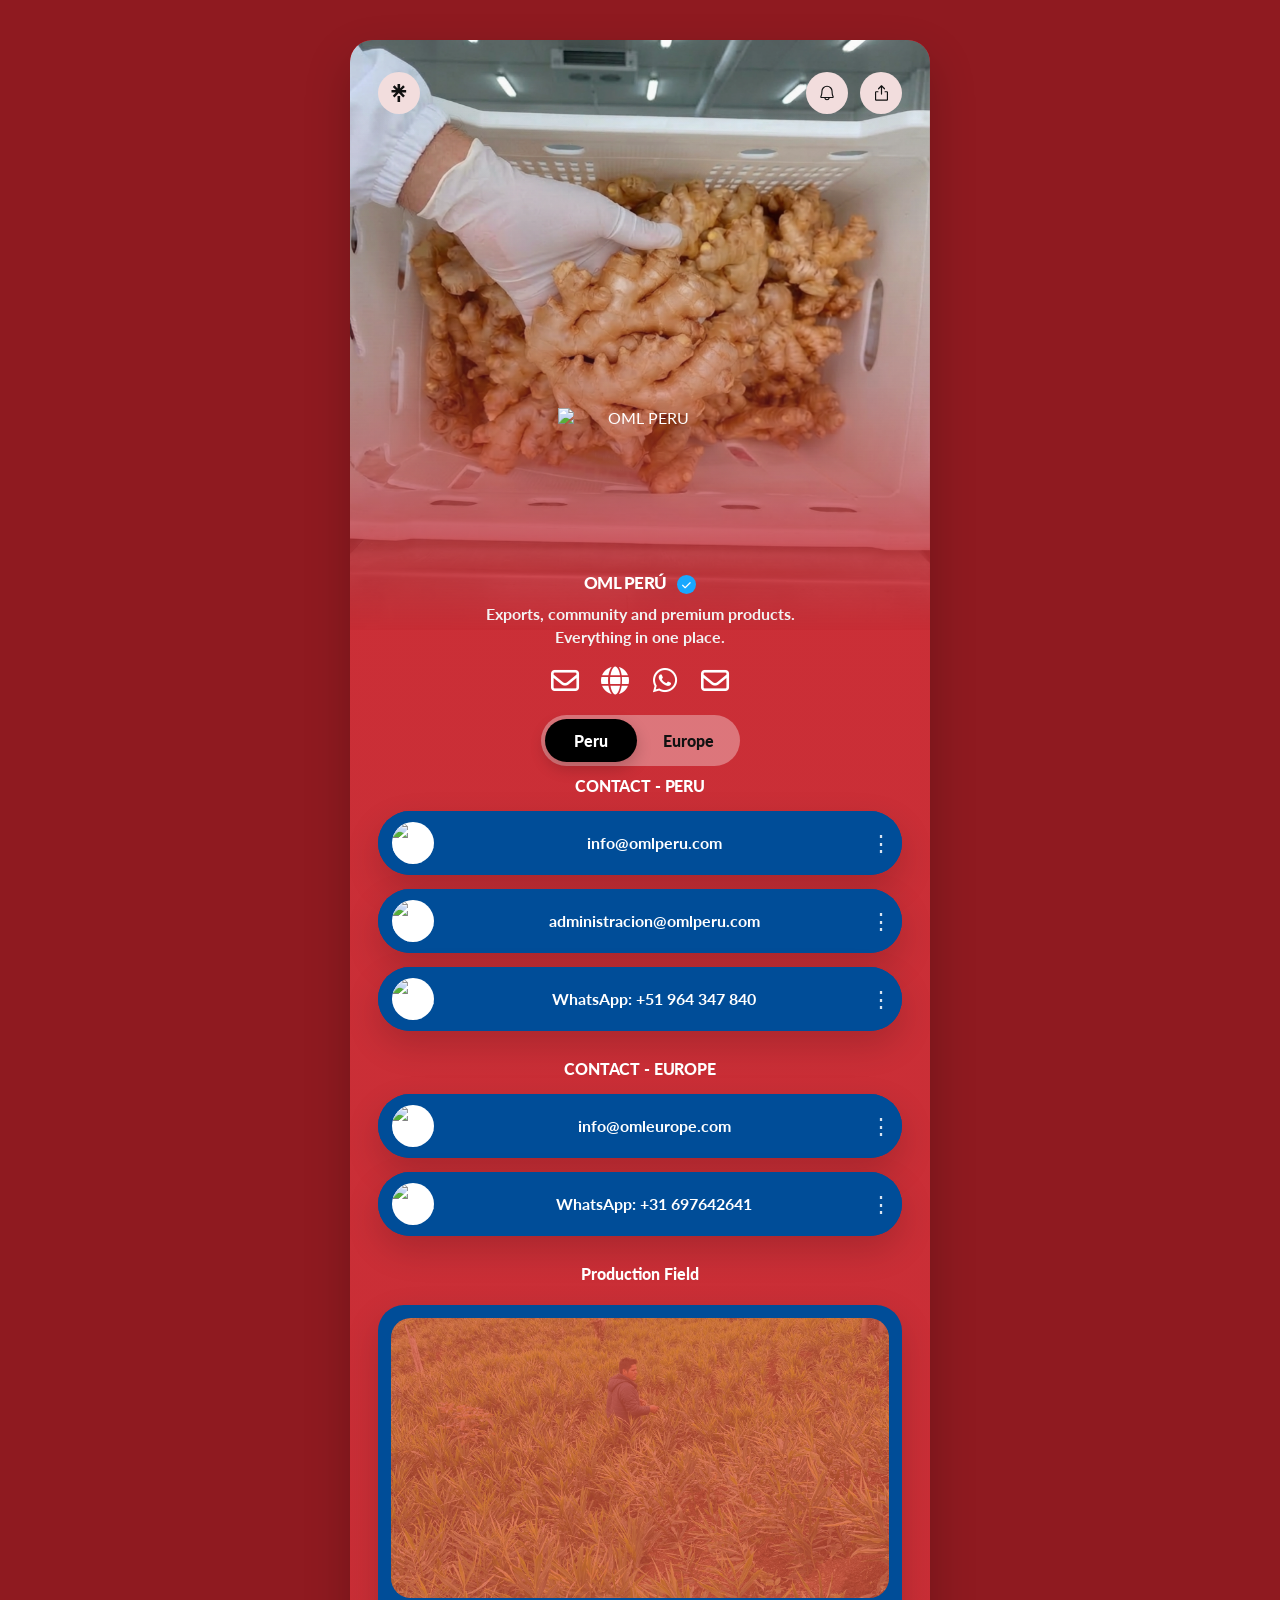
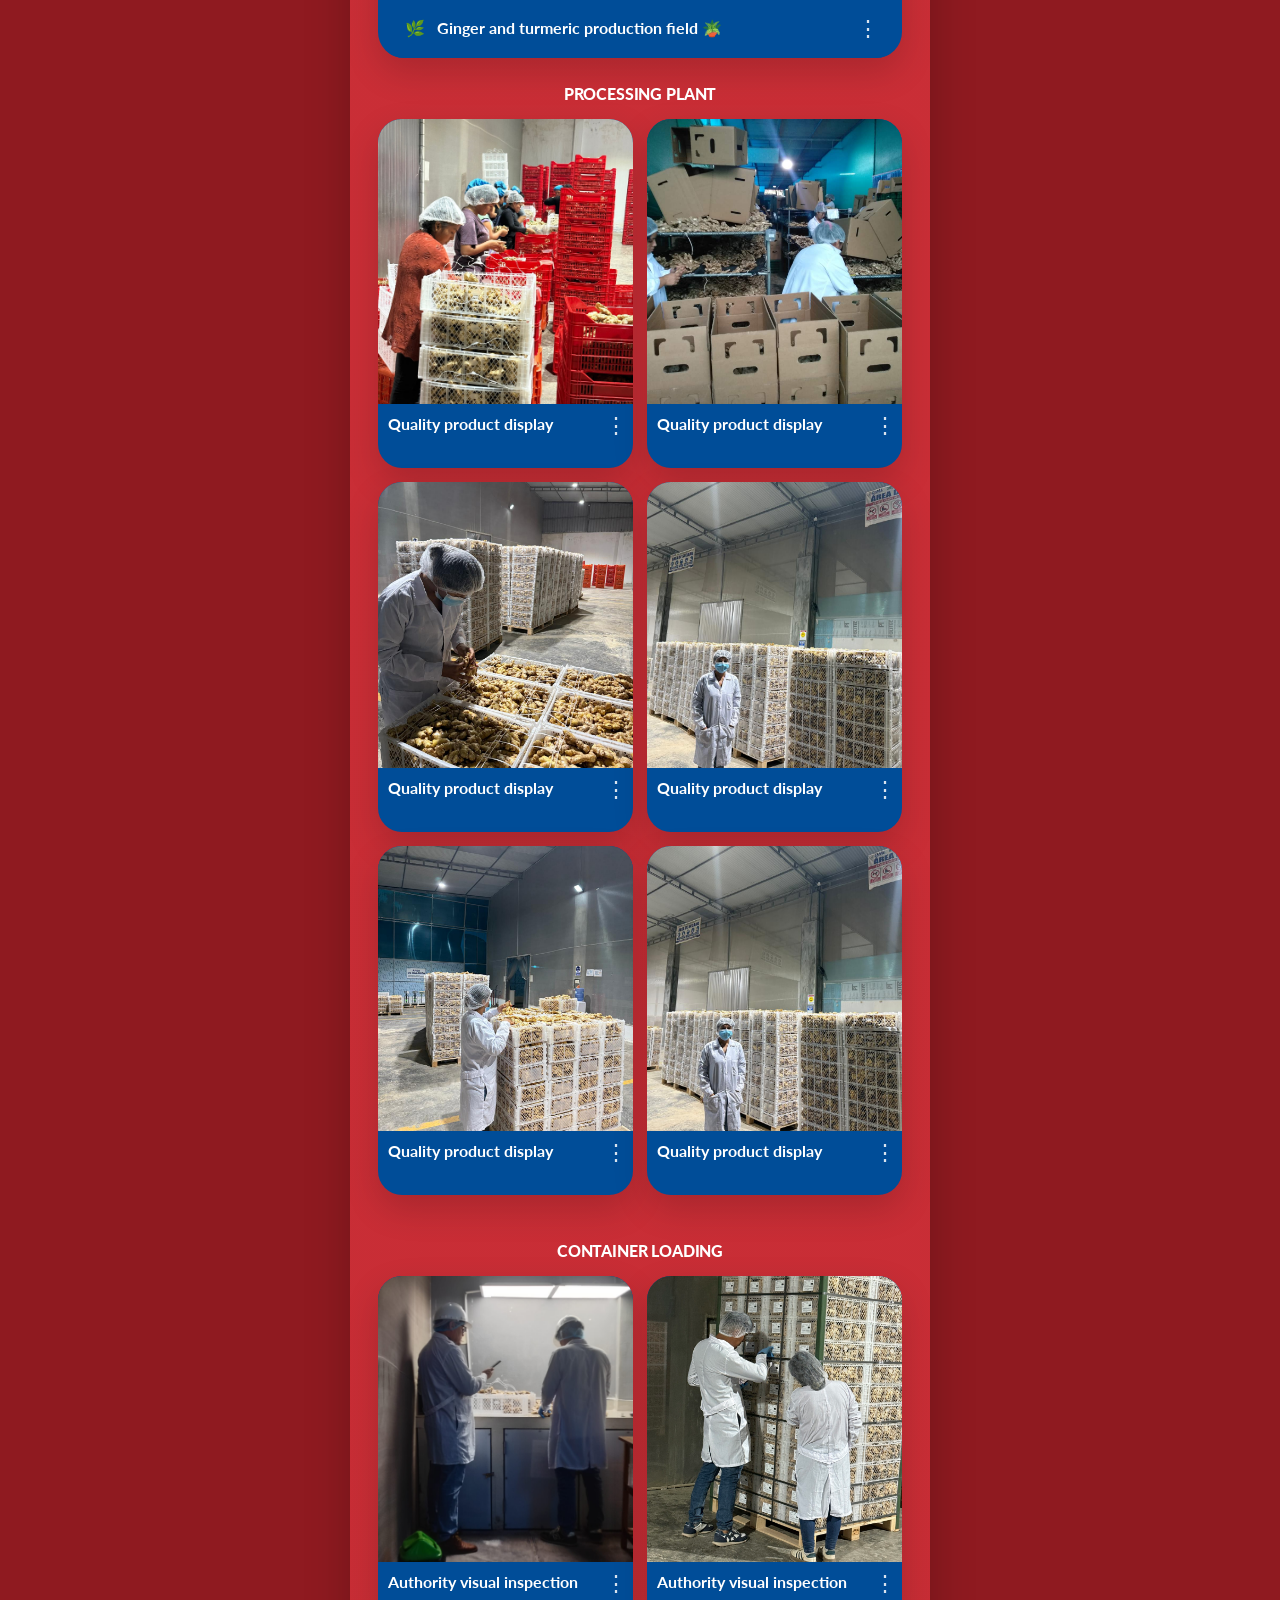
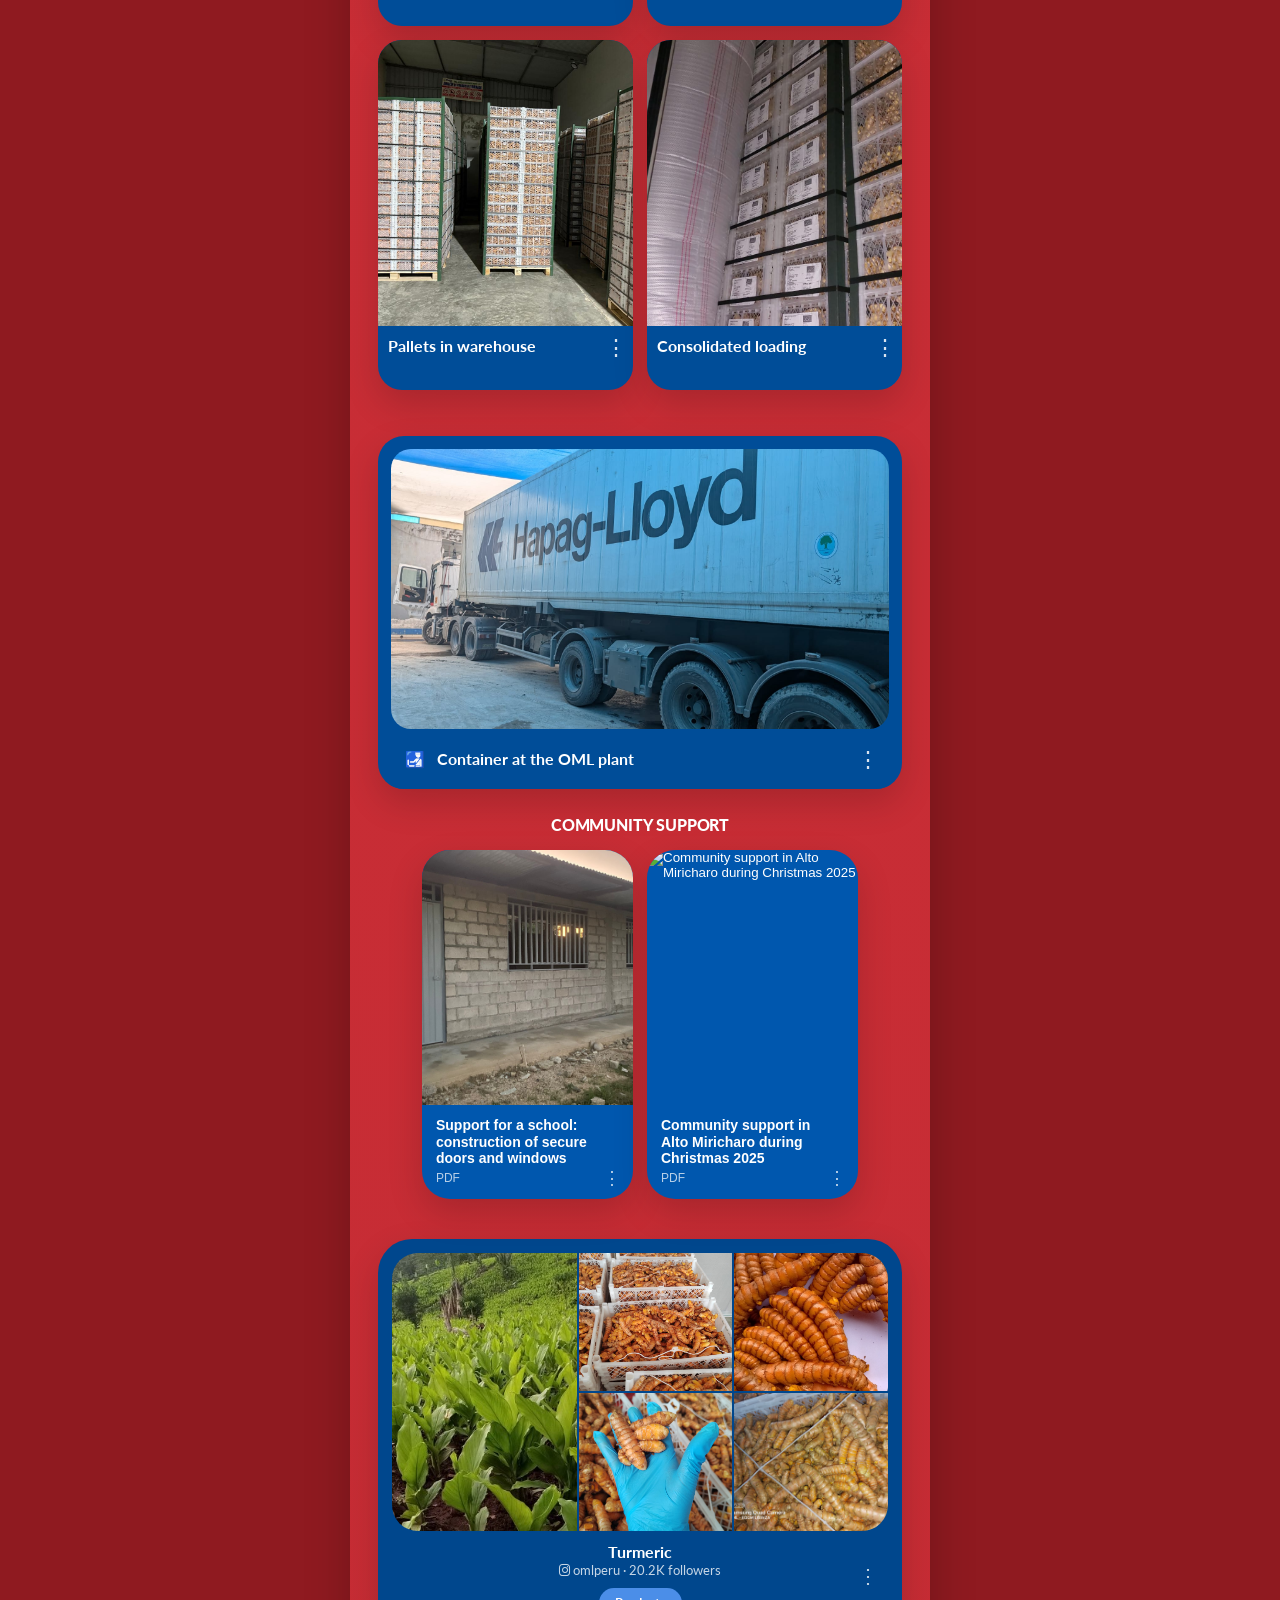
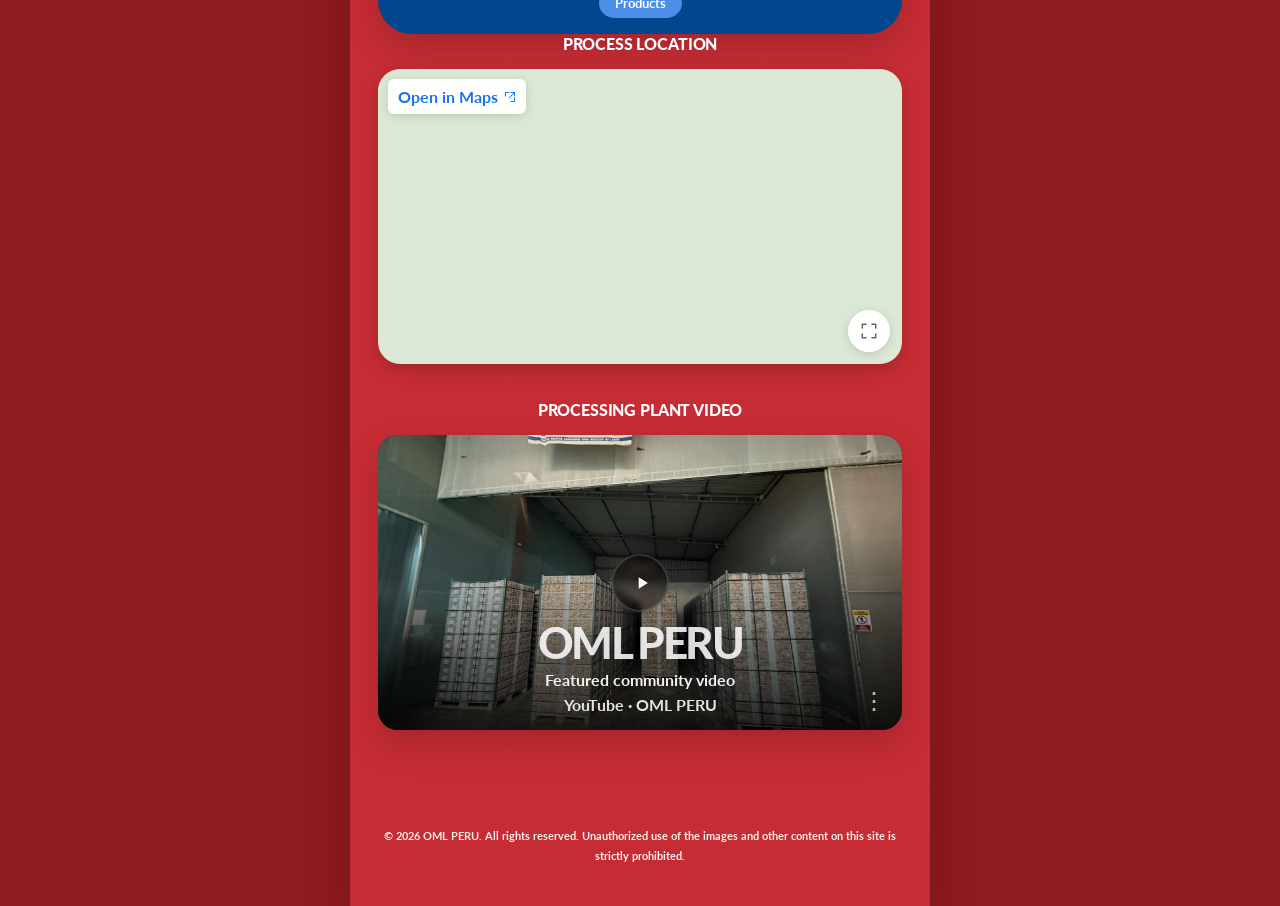
==== commit 704f0b87: "Update index.html" ====
--- a/index.html
+++ b/index.html
@@ -4,23 +4,6 @@
   <meta charset="UTF-8" />
   <meta name="viewport" content="width=device-width, initial-scale=1.0" />
   <title>OML PERÚ</title>
-
-  <script>
-    (function () {
-      const remembered = localStorage.getItem("oml_remember") === "true";
-      const savedLocale = localStorage.getItem("oml_locale_code");
-      const tempLocale = sessionStorage.getItem("oml_temp_locale_code");
-
-      const hasLanguage =
-        (remembered && savedLocale) ||
-        (!remembered && tempLocale) ||
-        (!remembered && savedLocale);
-
-      if (!hasLanguage) {
-        window.location.replace("idioma.html");
-      }
-    })();
-  </script>
 
   <link rel="icon" type="image/png" href="https://omleurope.com/wp-content/uploads/2025/08/cropped-cropped-LOGO_OFICIALMETE_OMLEUROPE-Pica-removebg-preview-2.png" />
   <link rel="stylesheet" href="css/inicio.css" />
@@ -320,46 +303,46 @@
         </div>
 
         <section class="story-section">
-          <h2 class="story-heading">SOCIOS EN EUROPA</h2>
-
-          <div class="story-slider-wrap">
-            <div class="story-slider story-slider-center">
-              <button
-                class="story-card openStoryViewer"
-                type="button"
-                data-title="Construcción de puertas y ventanas de seguridad en una escuela de Pichanaqui"
-                data-pdf="pdf/apoyoescula.pdf"
-              >
-                <img
-                  src="img/apoyocomunidad.jpeg"
-                  alt="Apoyo a una escuela: construcción de puertas y ventanas de seguridad"
-                >
-                <div class="story-body">
-                  <div class="story-title">Apoyo a una escuela: construcción de puertas y ventanas de seguridad</div>
-                  <div class="story-sub">PDF</div>
-                  <div class="story-menu">⋮</div>
-                </div>
-              </button>
-
-              <button
-                class="story-card openStoryViewer"
-                type="button"
-                data-title="Colegios de Alto Miricharo reciben apoyo comunitario durante Navidad 2025"
-                data-pdf="pdf/apoyo2.pdf"
-              >
-                <img
-                  src="https://blueberriesfrom.weebly.com/uploads/1/5/4/8/154844069/whatsapp-image-2025-12-19-at-2-17-32-pm_orig.jpeg"
-                  alt="Apoyo comunitario en Alto Miricharo durante Navidad 2025"
-                >
-                <div class="story-body">
-                  <div class="story-title">Apoyo comunitario en Alto Miricharo durante Navidad 2025</div>
-                  <div class="story-sub">PDF</div>
-                  <div class="story-menu">⋮</div>
-                </div>
-              </button>
-            </div>
-          </div>
-        </section>
+  <h2 class="story-heading">SOCIOS EN EUROPA</h2>
+
+  <div class="story-slider-wrap">
+    <div class="story-slider story-slider-center">
+      <button
+        class="story-card openStoryViewer"
+        type="button"
+        data-title="Construcción de puertas y ventanas de seguridad en una escuela de Pichanaqui"
+        data-pdf="pdf/apoyoescula.pdf"
+      >
+        <img
+          src="img/apoyocomunidad.jpeg"
+          alt="Apoyo a una escuela: construcción de puertas y ventanas de seguridad"
+        >
+        <div class="story-body">
+          <div class="story-title">Apoyo a una escuela: construcción de puertas y ventanas de seguridad</div>
+          <div class="story-sub">PDF</div>
+          <div class="story-menu">⋮</div>
+        </div>
+      </button>
+
+      <button
+        class="story-card openStoryViewer"
+        type="button"
+        data-title="Colegios de Alto Miricharo reciben apoyo comunitario durante Navidad 2025"
+        data-pdf="pdf/apoyo2.pdf"
+      >
+        <img
+          src="https://blueberriesfrom.weebly.com/uploads/1/5/4/8/154844069/whatsapp-image-2025-12-19-at-2-17-32-pm_orig.jpeg"
+          alt="Apoyo comunitario en Alto Miricharo durante Navidad 2025"
+        >
+        <div class="story-body">
+          <div class="story-title">Apoyo comunitario en Alto Miricharo durante Navidad 2025</div>
+          <div class="story-sub">PDF</div>
+          <div class="story-menu">⋮</div>
+        </div>
+      </button>
+    </div>
+  </div>
+</section>
 
         <section class="instagram-card">
           <div class="instagram-grid">
@@ -526,7 +509,7 @@
           <a href="#" class="grid-card">
             <img src="img/paletizado-proceso.jpeg" alt="Producto 1">
             <div class="grid-bottom">
-              <div class="grid-title">Mercadería en Rack</div>
+              <div class="grid-title">Almacén en Europa</div>
               <div class="dots">⋮</div>
             </div>
           </a>
@@ -534,7 +517,7 @@
           <a href="#" class="grid-card">
             <img src="img/almaceneurope3.jpeg" alt="Producto 2">
             <div class="grid-bottom">
-              <div class="grid-title">Conservación de Mercadería</div>
+              <div class="grid-title">Almacén en Europa</div>
               <div class="dots">⋮</div>
             </div>
           </a>
@@ -542,7 +525,7 @@
           <a href="#" class="grid-card">
             <img src="img/contenedor4.jpeg" alt="Producto 3">
             <div class="grid-bottom">
-              <div class="grid-title">CaGestión de Stock</div>
+              <div class="grid-title">Almacén en Europa</div>
               <div class="dots">⋮</div>
             </div>
           </a>
@@ -550,7 +533,7 @@
           <a href="#" class="grid-card">
             <img src="img/contenedorentrada.jpeg" alt="Producto 4">
             <div class="grid-bottom">
-              <div class="grid-title">Operaciones de Almacén</div>
+              <div class="grid-title">Almacén en Europa</div>
               <div class="dots">⋮</div>
             </div>
           </a>
@@ -558,7 +541,7 @@
           <a href="#" class="grid-card">
             <img src="img/alamceneuropa2.jpeg" alt="Producto 5">
             <div class="grid-bottom">
-              <div class="grid-title">Supervisión de Carga</div>
+              <div class="grid-title">Almacén en Europa</div>
               <div class="dots">⋮</div>
             </div>
           </a>
@@ -566,7 +549,7 @@
           <a href="#" class="grid-card">
             <img src="img/alamceneuropa4.jpeg" alt="Producto 6">
             <div class="grid-bottom">
-              <div class="grid-title">Control de Calidad</div>
+              <div class="grid-title">Almacén en Europa</div>
               <div class="dots">⋮</div>
             </div>
           </a>
--- a/css/inicio.css
+++ b/css/inicio.css
@@ -1869,4 +1869,4 @@
     right:18px;
     bottom:34px;
   }
-}+}
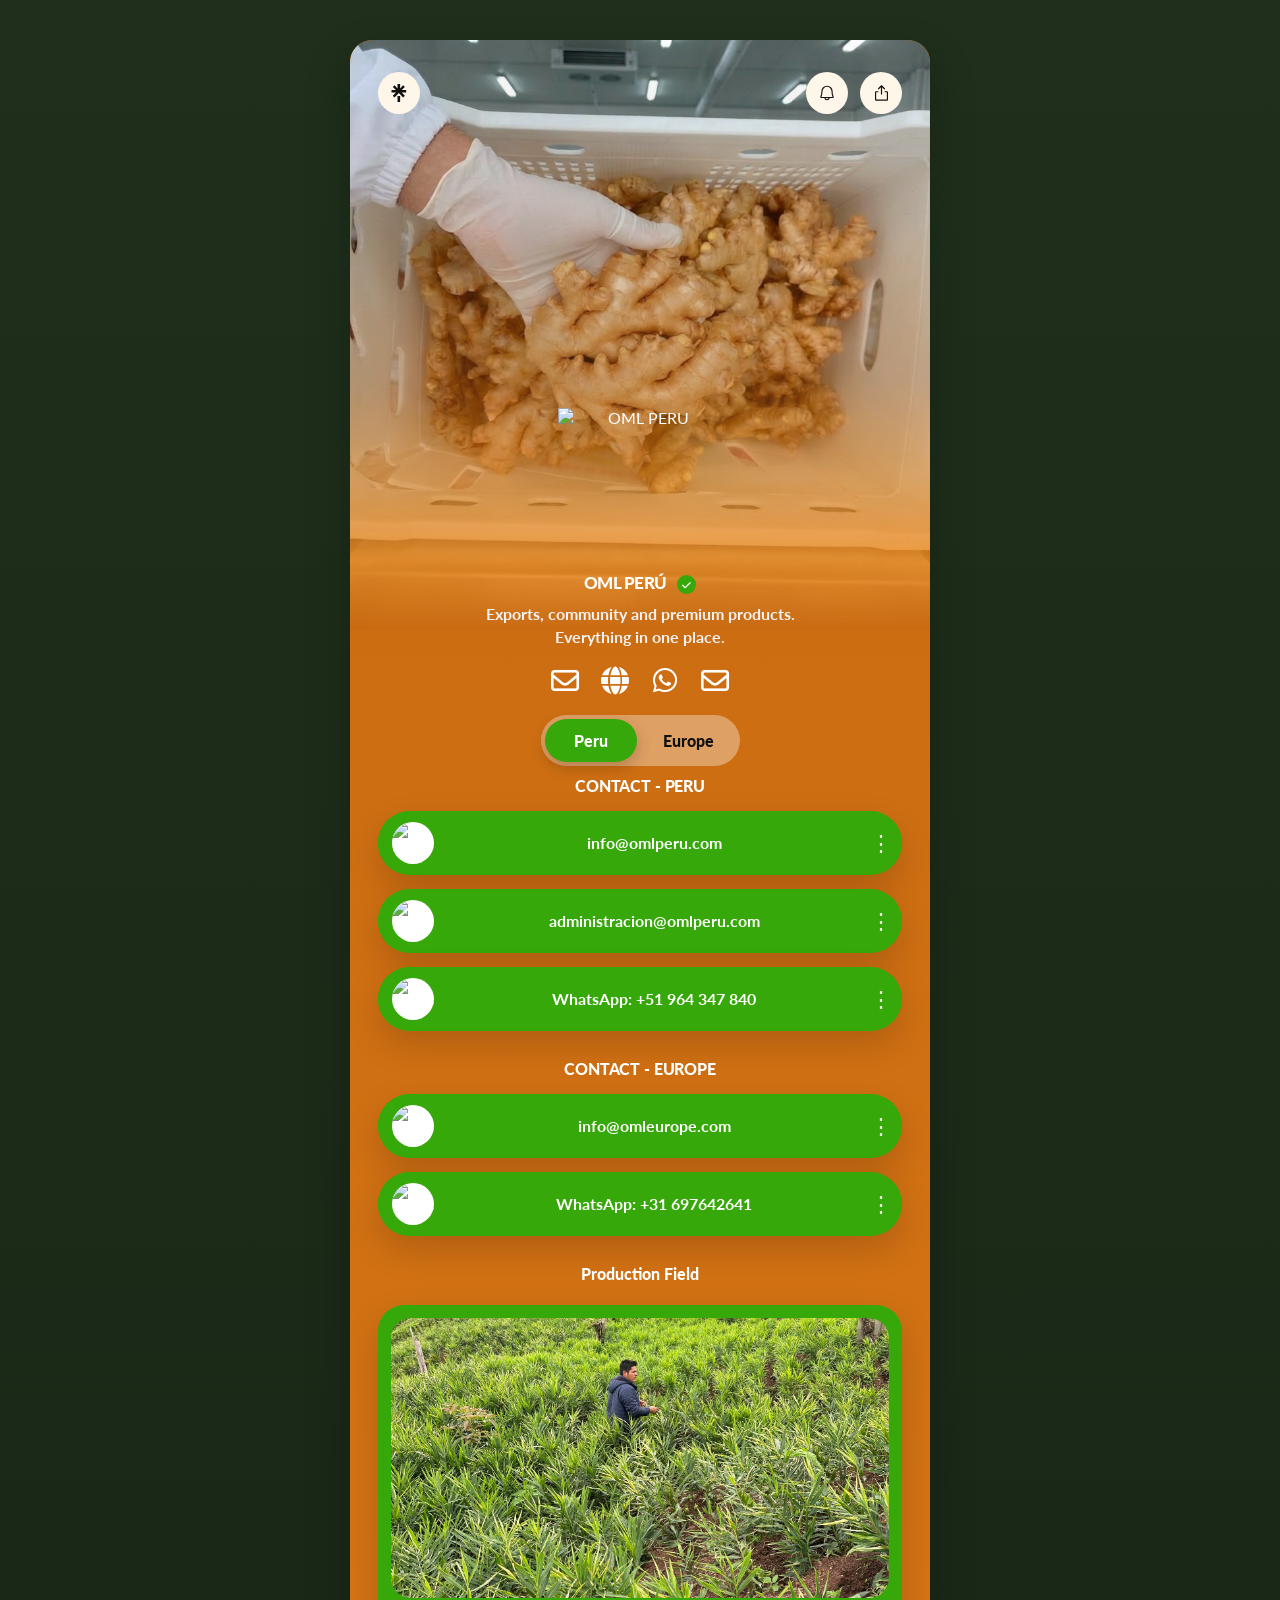
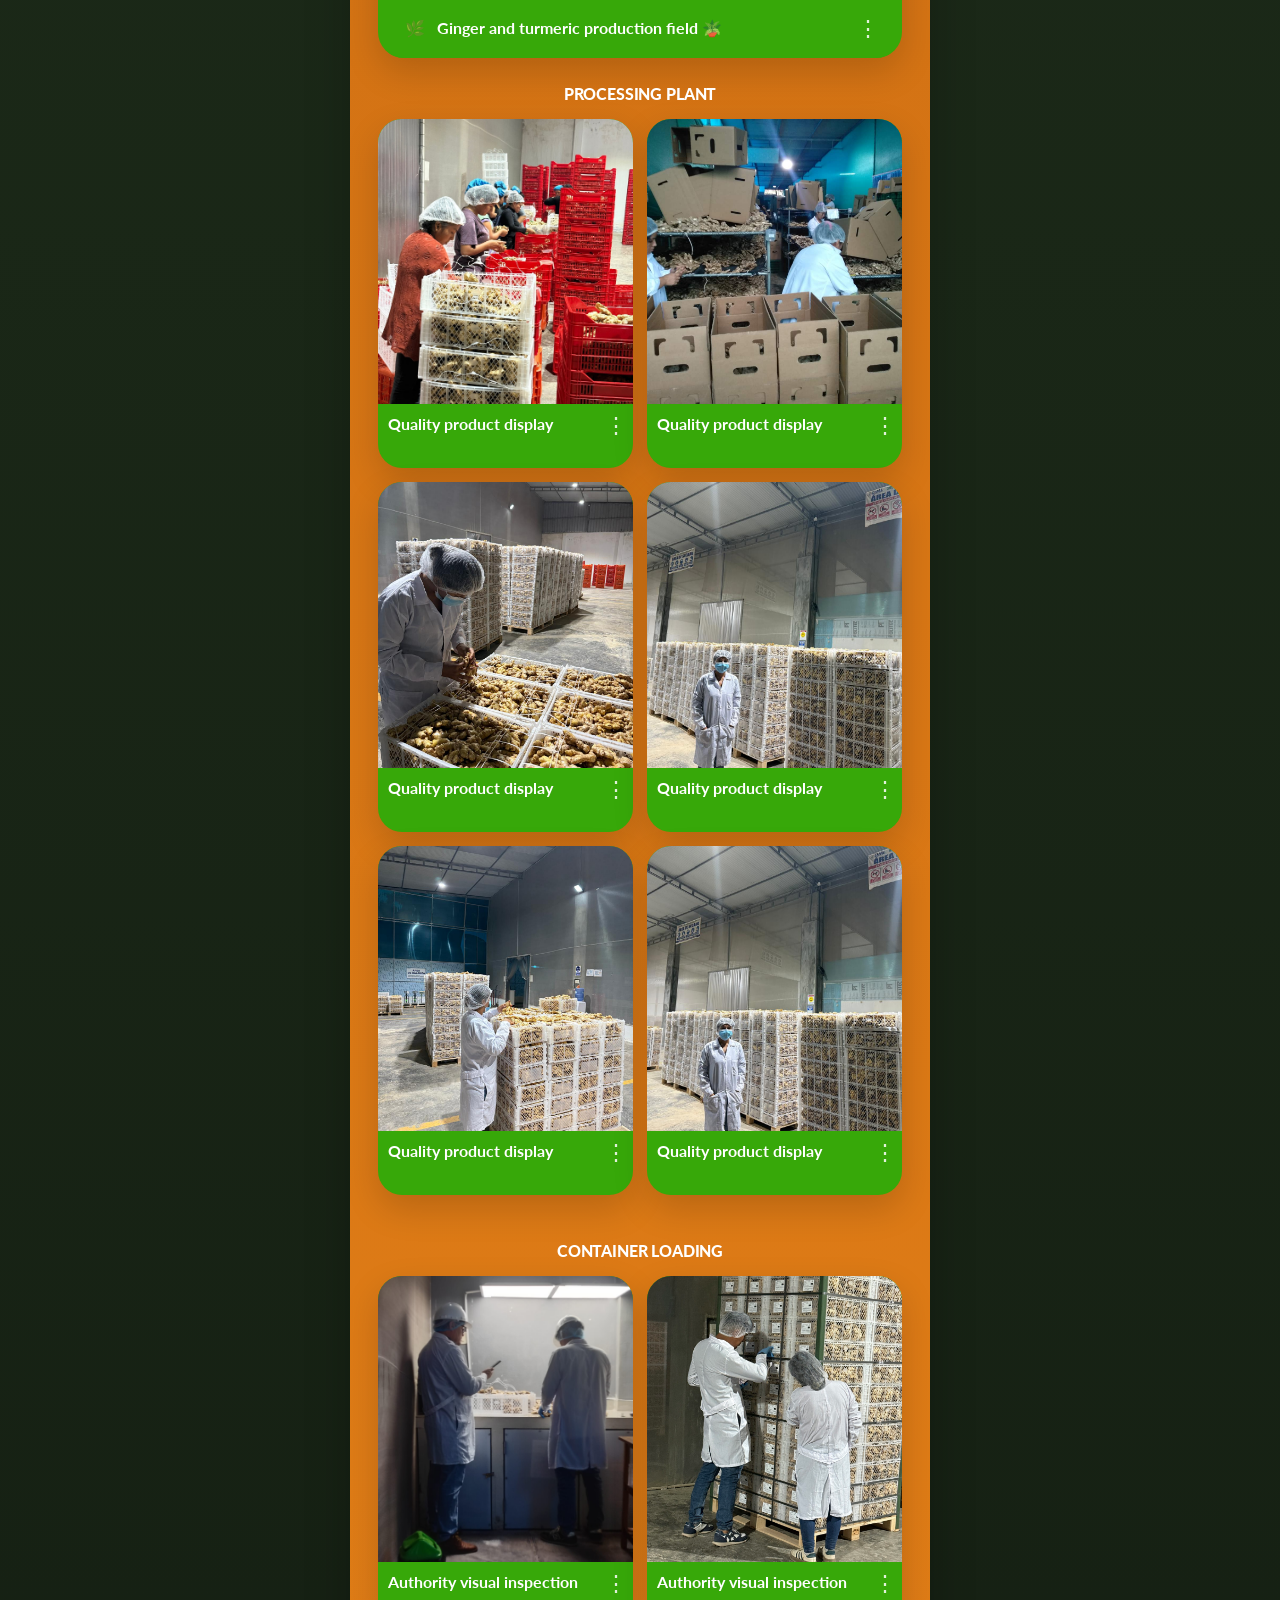
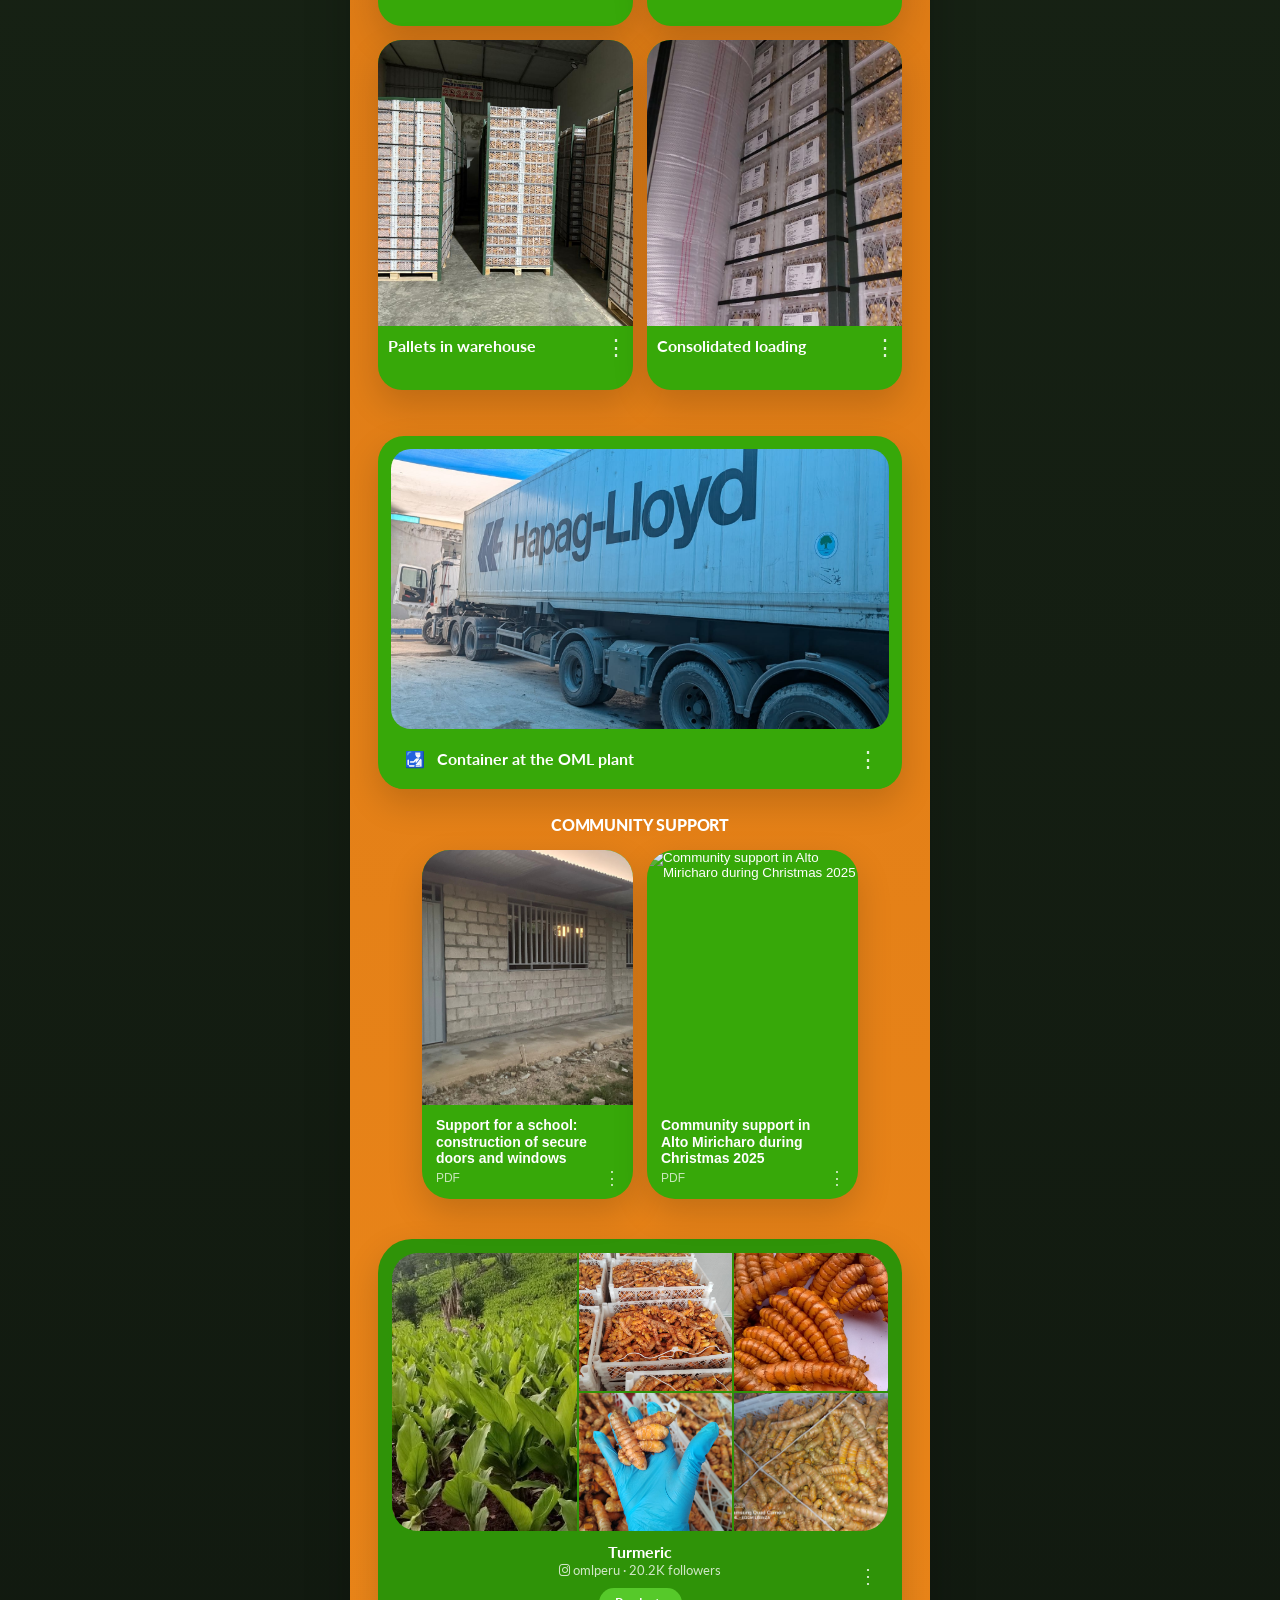
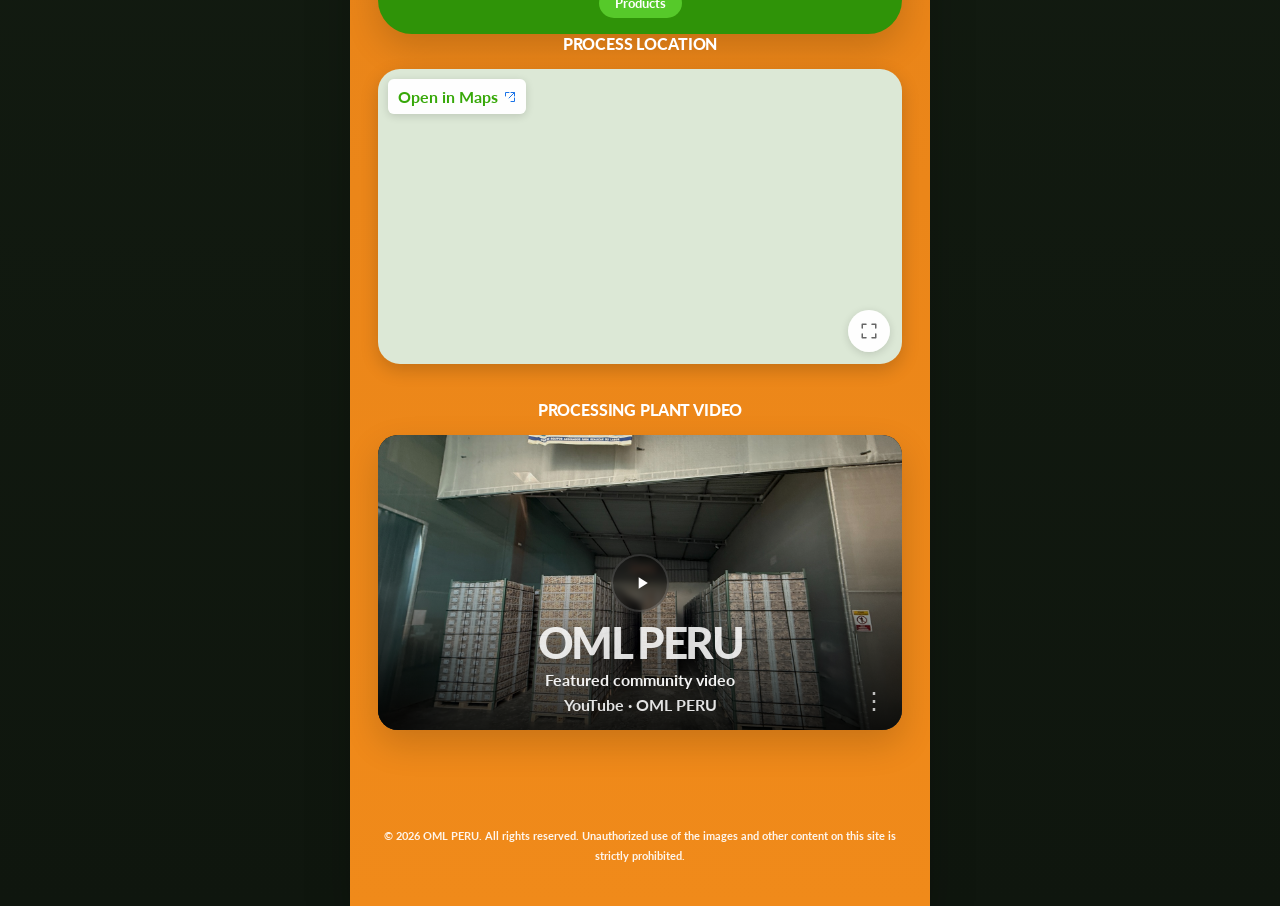
==== commit a0bfa95e: "Update index.html" ====
--- a/index.html
+++ b/index.html
@@ -303,46 +303,46 @@
         </div>
 
         <section class="story-section">
-  <h2 class="story-heading">SOCIOS EN EUROPA</h2>
-
-  <div class="story-slider-wrap">
-    <div class="story-slider story-slider-center">
-      <button
-        class="story-card openStoryViewer"
-        type="button"
-        data-title="Construcción de puertas y ventanas de seguridad en una escuela de Pichanaqui"
-        data-pdf="pdf/apoyoescula.pdf"
-      >
-        <img
-          src="img/apoyocomunidad.jpeg"
-          alt="Apoyo a una escuela: construcción de puertas y ventanas de seguridad"
-        >
-        <div class="story-body">
-          <div class="story-title">Apoyo a una escuela: construcción de puertas y ventanas de seguridad</div>
-          <div class="story-sub">PDF</div>
-          <div class="story-menu">⋮</div>
-        </div>
-      </button>
-
-      <button
-        class="story-card openStoryViewer"
-        type="button"
-        data-title="Colegios de Alto Miricharo reciben apoyo comunitario durante Navidad 2025"
-        data-pdf="pdf/apoyo2.pdf"
-      >
-        <img
-          src="https://blueberriesfrom.weebly.com/uploads/1/5/4/8/154844069/whatsapp-image-2025-12-19-at-2-17-32-pm_orig.jpeg"
-          alt="Apoyo comunitario en Alto Miricharo durante Navidad 2025"
-        >
-        <div class="story-body">
-          <div class="story-title">Apoyo comunitario en Alto Miricharo durante Navidad 2025</div>
-          <div class="story-sub">PDF</div>
-          <div class="story-menu">⋮</div>
-        </div>
-      </button>
-    </div>
-  </div>
-</section>
+          <h2 class="story-heading">APOYO A LA COMUNIDAD</h2>
+
+          <div class="story-slider-wrap">
+            <div class="story-slider story-slider-center">
+              <button
+                class="story-card openStoryViewer"
+                type="button"
+                data-title="Construcción de puertas y ventanas de seguridad en una escuela de Pichanaqui"
+                data-pdf="pdf/apoyoescula.pdf"
+              >
+                <img
+                  src="img/apoyocomunidad.jpeg"
+                  alt="Apoyo a una escuela: construcción de puertas y ventanas de seguridad"
+                >
+                <div class="story-body">
+                  <div class="story-title">Apoyo a una escuela: construcción de puertas y ventanas de seguridad</div>
+                  <div class="story-sub">PDF</div>
+                  <div class="story-menu">⋮</div>
+                </div>
+              </button>
+
+              <button
+                class="story-card openStoryViewer"
+                type="button"
+                data-title="Colegios de Alto Miricharo reciben apoyo comunitario durante Navidad 2025"
+                data-pdf="pdf/apoyo2.pdf"
+              >
+                <img
+                  src="https://blueberriesfrom.weebly.com/uploads/1/5/4/8/154844069/whatsapp-image-2025-12-19-at-2-17-32-pm_orig.jpeg"
+                  alt="Apoyo comunitario en Alto Miricharo durante Navidad 2025"
+                >
+                <div class="story-body">
+                  <div class="story-title">Apoyo comunitario en Alto Miricharo durante Navidad 2025</div>
+                  <div class="story-sub">PDF</div>
+                  <div class="story-menu">⋮</div>
+                </div>
+              </button>
+            </div>
+          </div>
+        </section>
 
         <section class="instagram-card">
           <div class="instagram-grid">
@@ -503,53 +503,53 @@
           </button>
         </section>
 
-        <h2 class="section-title">ALMACEN</h2>
+        <h2 class="section-title">ALMACÉN EN EUROPA</h2>
 
         <section class="grid">
           <a href="#" class="grid-card">
-            <img src="img/paletizado-proceso.jpeg" alt="Producto 1">
-            <div class="grid-bottom">
-              <div class="grid-title">Almacén en Europa</div>
-              <div class="dots">⋮</div>
-            </div>
-          </a>
-
-          <a href="#" class="grid-card">
-            <img src="img/almaceneurope3.jpeg" alt="Producto 2">
-            <div class="grid-bottom">
-              <div class="grid-title">Almacén en Europa</div>
-              <div class="dots">⋮</div>
-            </div>
-          </a>
-
-          <a href="#" class="grid-card">
-            <img src="img/contenedor4.jpeg" alt="Producto 3">
-            <div class="grid-bottom">
-              <div class="grid-title">Almacén en Europa</div>
-              <div class="dots">⋮</div>
-            </div>
-          </a>
-
-          <a href="#" class="grid-card">
-            <img src="img/contenedorentrada.jpeg" alt="Producto 4">
-            <div class="grid-bottom">
-              <div class="grid-title">Almacén en Europa</div>
-              <div class="dots">⋮</div>
-            </div>
-          </a>
-
-          <a href="#" class="grid-card">
-            <img src="img/alamceneuropa2.jpeg" alt="Producto 5">
-            <div class="grid-bottom">
-              <div class="grid-title">Almacén en Europa</div>
-              <div class="dots">⋮</div>
-            </div>
-          </a>
-
-          <a href="#" class="grid-card">
-            <img src="img/alamceneuropa4.jpeg" alt="Producto 6">
-            <div class="grid-bottom">
-              <div class="grid-title">Almacén en Europa</div>
+            <img src="img/paletizado-proceso.jpeg" alt="Mercadería en Rack">
+            <div class="grid-bottom">
+              <div class="grid-title">Mercadería en Rack</div>
+              <div class="dots">⋮</div>
+            </div>
+          </a>
+
+          <a href="#" class="grid-card">
+            <img src="img/almaceneurope3.jpeg" alt="Conservación de Mercadería">
+            <div class="grid-bottom">
+              <div class="grid-title">Conservación de Mercadería</div>
+              <div class="dots">⋮</div>
+            </div>
+          </a>
+
+          <a href="#" class="grid-card">
+            <img src="img/contenedor4.jpeg" alt="Gestión de Stock">
+            <div class="grid-bottom">
+              <div class="grid-title">Gestión de Stock</div>
+              <div class="dots">⋮</div>
+            </div>
+          </a>
+
+          <a href="#" class="grid-card">
+            <img src="img/contenedorentrada.jpeg" alt="Operaciones de Almacén">
+            <div class="grid-bottom">
+              <div class="grid-title">Operaciones de Almacén</div>
+              <div class="dots">⋮</div>
+            </div>
+          </a>
+
+          <a href="#" class="grid-card">
+            <img src="img/alamceneuropa2.jpeg" alt="Supervisión de Carga">
+            <div class="grid-bottom">
+              <div class="grid-title">Supervisión de Carga</div>
+              <div class="dots">⋮</div>
+            </div>
+          </a>
+
+          <a href="#" class="grid-card">
+            <img src="img/alamceneuropa4.jpeg" alt="Control de Calidad">
+            <div class="grid-bottom">
+              <div class="grid-title">Control de Calidad</div>
               <div class="dots">⋮</div>
             </div>
           </a>
--- a/css/inicio.css
+++ b/css/inicio.css
@@ -14,7 +14,7 @@
 
 body{
   font-family:"Lato", sans-serif;
-  background:#8f1a20;
+  background:linear-gradient(180deg,#1f2f1b 0%, #0f160e 100%);
   color:#fff;
   display:flex;
   justify-content:center;
@@ -26,7 +26,7 @@
 .phone{
   width:100%;
   max-width:580px;
-  background:linear-gradient(180deg,#cb2f37 0%, #c62c34 100%);
+  background:linear-gradient(180deg,#c96a12 0%, #f08a1a 100%);
   border-radius:22px 22px 0 0;
   box-shadow:0 20px 46px rgba(0,0,0,.22);
   min-height:100vh;
@@ -78,13 +78,13 @@
   background:
     linear-gradient(to bottom,
       rgba(0,0,0,.01) 0%,
-      rgba(0,0,0,.02) 10%,
-      rgba(203,47,55,.03) 24%,
-      rgba(203,47,55,.10) 40%,
-      rgba(203,47,55,.24) 58%,
-      rgba(203,47,55,.48) 74%,
-      rgba(198,44,52,.82) 88%,
-      rgba(198,44,52,1) 100%);
+      rgba(0,0,0,.04) 10%,
+      rgba(201,106,18,.08) 24%,
+      rgba(201,106,18,.18) 40%,
+      rgba(201,106,18,.32) 58%,
+      rgba(240,138,26,.52) 74%,
+      rgba(240,138,26,.82) 88%,
+      rgba(201,106,18,1) 100%);
   pointer-events:none;
 }
 
@@ -112,7 +112,7 @@
   min-height:42px;
   border:none;
   border-radius:50%;
-  background:#f2dddd;
+  background:#fff6ea;
   color:#111;
   display:flex;
   align-items:center;
@@ -127,7 +127,7 @@
 }
 
 .circle-btn:hover{
-  background:#f3e3e3;
+  background:#fffaf2;
 }
 
 .circle-btn:active{
@@ -195,7 +195,7 @@
   width:19px;
   height:19px;
   border-radius:50%;
-  background:#18a8ff;
+  background:#37a809;
   font-size:10px;
   margin-left:7px;
   vertical-align:middle;
@@ -263,7 +263,7 @@
 }
 
 .tab-btn.active{
-  background:#000;
+  background:#37a809;
   color:#fff;
   box-shadow:0 6px 16px rgba(0,0,0,.20);
 }
@@ -286,7 +286,7 @@
 
 /* Campo de Producción - 1 sola imagen */
 .field-slider-card{
-  background:#004D98;
+  background:#37a809;
   padding:13px 13px 0;
   margin:0 auto 26px;
   border-radius:26px;
@@ -297,7 +297,7 @@
 }
 
 .field-slider-window{
-  background:#d3523b;
+  background:#d97c16;
   border-radius:20px;
   overflow:hidden;
   position:relative;
@@ -327,7 +327,7 @@
 }
 
 .featured-card{
-  background:#004D98;
+  background:#37a809;
   padding:13px 13px 0;
   margin:0 auto 26px;
   border-radius:26px;
@@ -338,7 +338,7 @@
 }
 
 .featured-inner{
-  background:#d3523b;
+  background:#d97c16;
   padding:0;
   border-radius:20px;
   overflow:hidden;
@@ -352,7 +352,7 @@
 }
 
 .card-footer{
-  background:#004D98;
+  background:#37a809;
   min-height:60px;
   display:flex;
   align-items:center;
@@ -400,7 +400,7 @@
 }
 
 .song-card{
-  background:#004D98;
+  background:#37a809;
   margin:0 auto 14px;
   border-radius:999px;
   overflow:hidden;
@@ -412,7 +412,7 @@
 .song-card .card-footer{
   height:64px;
   padding:0 14px;
-  background:#004D98;
+  background:#37a809;
   display:flex;
   align-items:center;
   justify-content:space-between;
@@ -470,7 +470,7 @@
 }
 
 .grid-card{
-  background:#004D98;
+  background:#37a809;
   overflow:hidden;
   border-radius:24px;
   box-shadow:0 14px 35px rgba(0,0,0,.16);
@@ -533,7 +533,7 @@
   padding:8px 10px;
   font-size:16px;
   font-weight:700;
-  color:#1a73e8;
+  color:#37a809;
   background:rgba(255,255,255,.96);
   border-radius:6px;
   text-decoration:none;
@@ -568,7 +568,7 @@
 
 .store-preview-card{
   width:100%;
-  background:#0057ae;
+  background:#37a809;
   border:none;
   border-radius:34px;
   overflow:hidden;
@@ -666,7 +666,7 @@
 .story-card{
   flex:0 0 calc((100% - 28px) / 2.35);
   min-width:0;
-  background:#0057ae;
+  background:#37a809;
   border:none;
   border-radius:28px;
   overflow:hidden;
@@ -696,6 +696,13 @@
   font-weight:700;
   color:#fff;
   padding-right:18px;
+  display:-webkit-box;
+  -webkit-line-clamp:3;
+  -webkit-box-orient:vertical;
+  overflow:hidden;
+  text-overflow:ellipsis;
+  white-space:normal;
+  word-break:break-word;
 }
 
 .story-sub{
@@ -841,7 +848,7 @@
 }
 
 .member-card{
-  background:#004D98;
+  background:#37a809;
   margin:0 auto 14px;
   border-radius:999px;
   overflow:hidden;
@@ -853,7 +860,7 @@
 .member-card .card-footer{
   height:64px;
   padding:0 14px;
-  background:#004D98;
+  background:#37a809;
   display:flex;
   align-items:center;
   justify-content:space-between;
@@ -891,13 +898,13 @@
   overflow:hidden;
   border-radius:50%;
   background:#fff;
-  color:#0d4c95;
+  color:#2f9308;
   font-size:12px;
   font-weight:900;
 }
 
 .instagram-card{
-  background:#00478d;
+  background:#2f9308;
   border-radius:34px;
   overflow:hidden;
   box-shadow:0 14px 35px rgba(0,0,0,.16);
@@ -912,7 +919,7 @@
   grid-template-columns:1.2fr 1fr 1fr;
   grid-template-rows:138px 138px;
   gap:2px;
-  background:#00478d;
+  background:#2f9308;
   padding:0;
   border-radius:26px;
   overflow:hidden;
@@ -972,7 +979,7 @@
 
 .instagram-btn{
   display:inline-block;
-  background:#4b8ee8;
+  background:#56c92a;
   color:#fff;
   text-decoration:none;
   border-radius:999px;
@@ -1191,7 +1198,7 @@
 
 .story-viewer-btn-main{
   border:none;
-  background:#000;
+  background:#37a809;
   color:#fff;
   font-size:16px;
   font-weight:700;
@@ -1321,7 +1328,7 @@
   height:48px;
   border:none;
   border-radius:999px;
-  background:#000;
+  background:#37a809;
   color:#fff;
   font-size:14px;
   font-weight:900;
@@ -1365,7 +1372,7 @@
   width:514px;
   max-width:calc(100vw - 48px);
   min-height:638px;
-  background:#d2ea1c;
+  background:#d8ea83;
   color:#254F1A;
   border-radius:28px;
   padding:30px 28px 28px;
@@ -1507,7 +1514,7 @@
 @media (max-width:640px){
   body{
     padding:0;
-    background:#97181e;
+    background:linear-gradient(180deg,#1f2f1b 0%, #0f160e 100%);
   }
 
   .phone{
@@ -1599,16 +1606,46 @@
   }
 
   .story-card{
-    flex:0 0 calc((100% - 14px) / 1.75);
+    flex:0 0 calc((100% - 14px) / 2);
+    max-width:calc((100% - 14px) / 2);
+    min-width:calc((100% - 14px) / 2);
     border-radius:24px;
   }
 
   .story-card img{
     height:215px;
+    width:100%;
+    object-fit:cover;
+    display:block;
   }
 
   .story-body{
-    min-height:78px;
+    min-height:110px;
+    padding:10px 12px 14px;
+  }
+
+  .story-title{
+    font-size:12px;
+    line-height:1.22;
+    padding-right:16px;
+    display:-webkit-box;
+    -webkit-line-clamp:4;
+    -webkit-box-orient:vertical;
+    overflow:hidden;
+    text-overflow:ellipsis;
+    white-space:normal;
+    word-break:break-word;
+  }
+
+  .story-sub{
+    font-size:10px;
+    margin-top:6px;
+  }
+
+  .story-menu{
+    right:10px;
+    bottom:10px;
+    font-size:16px;
   }
 
   .story-nav{
